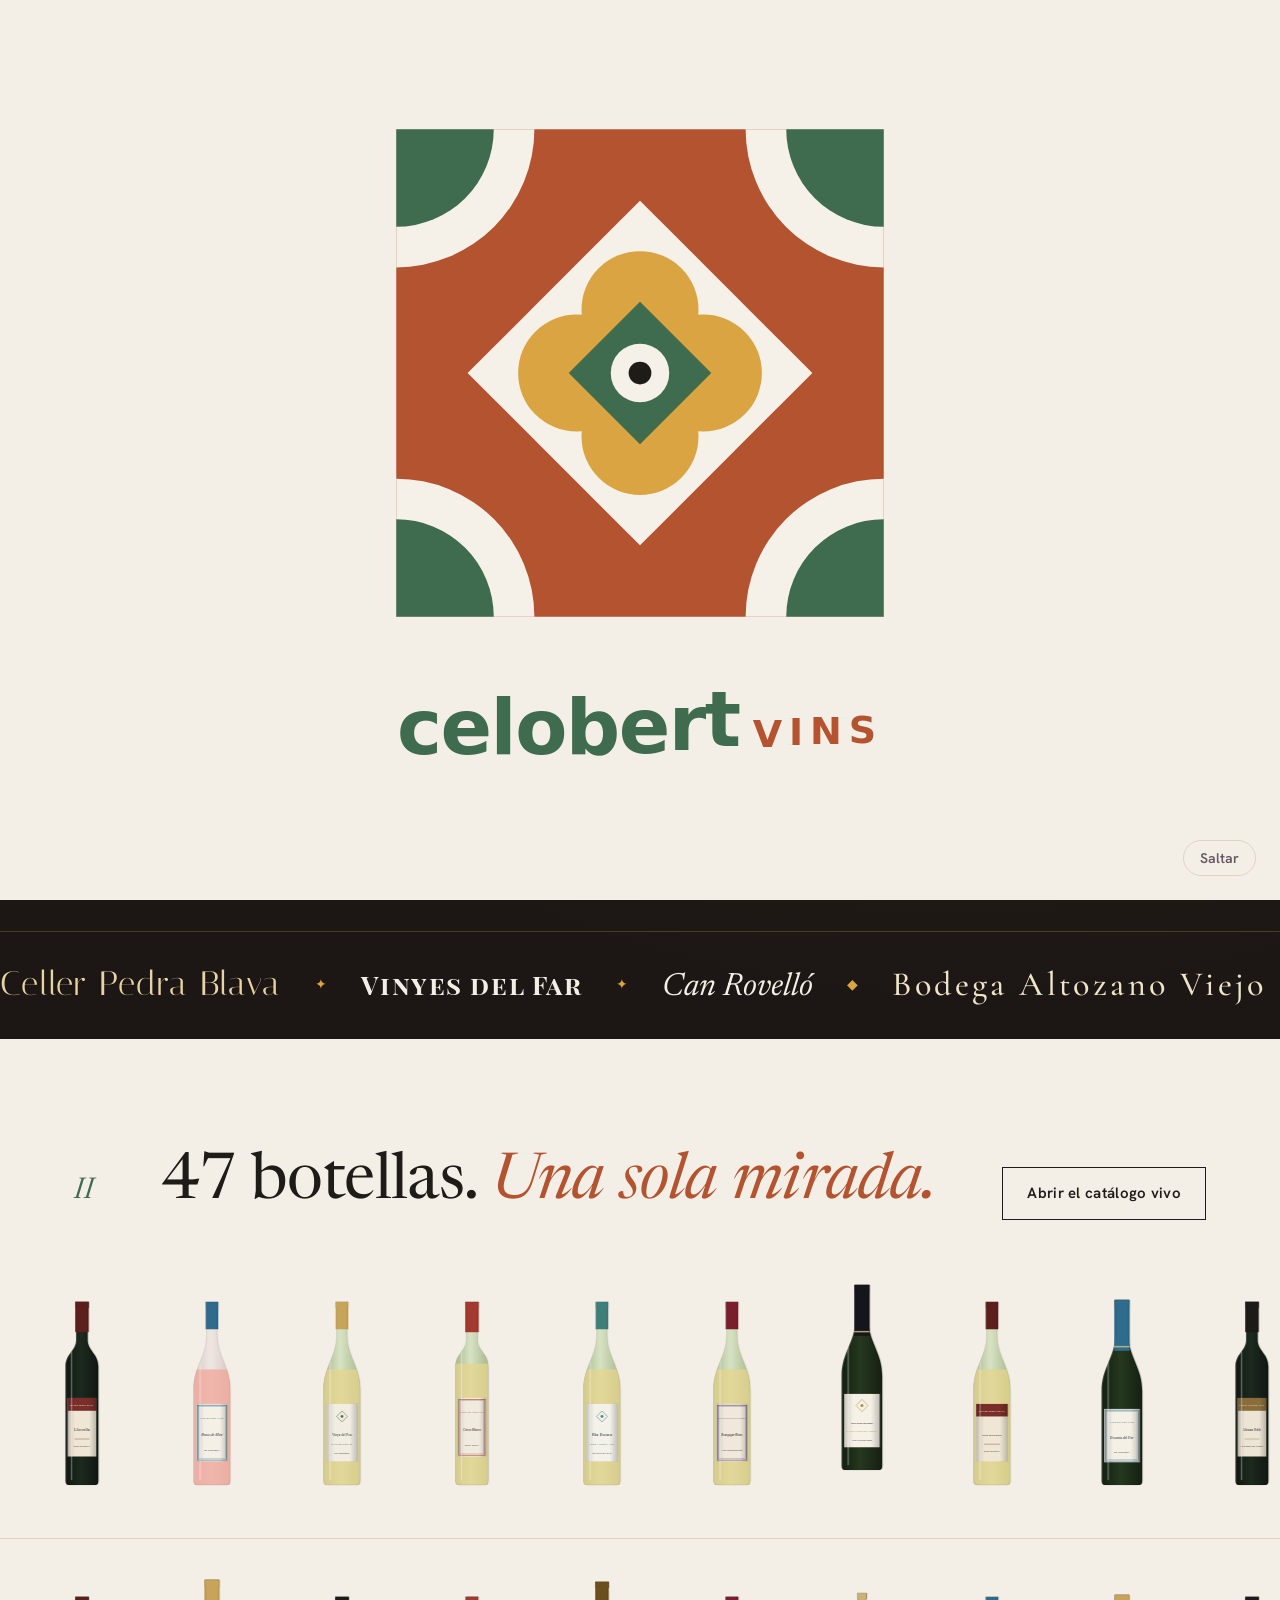
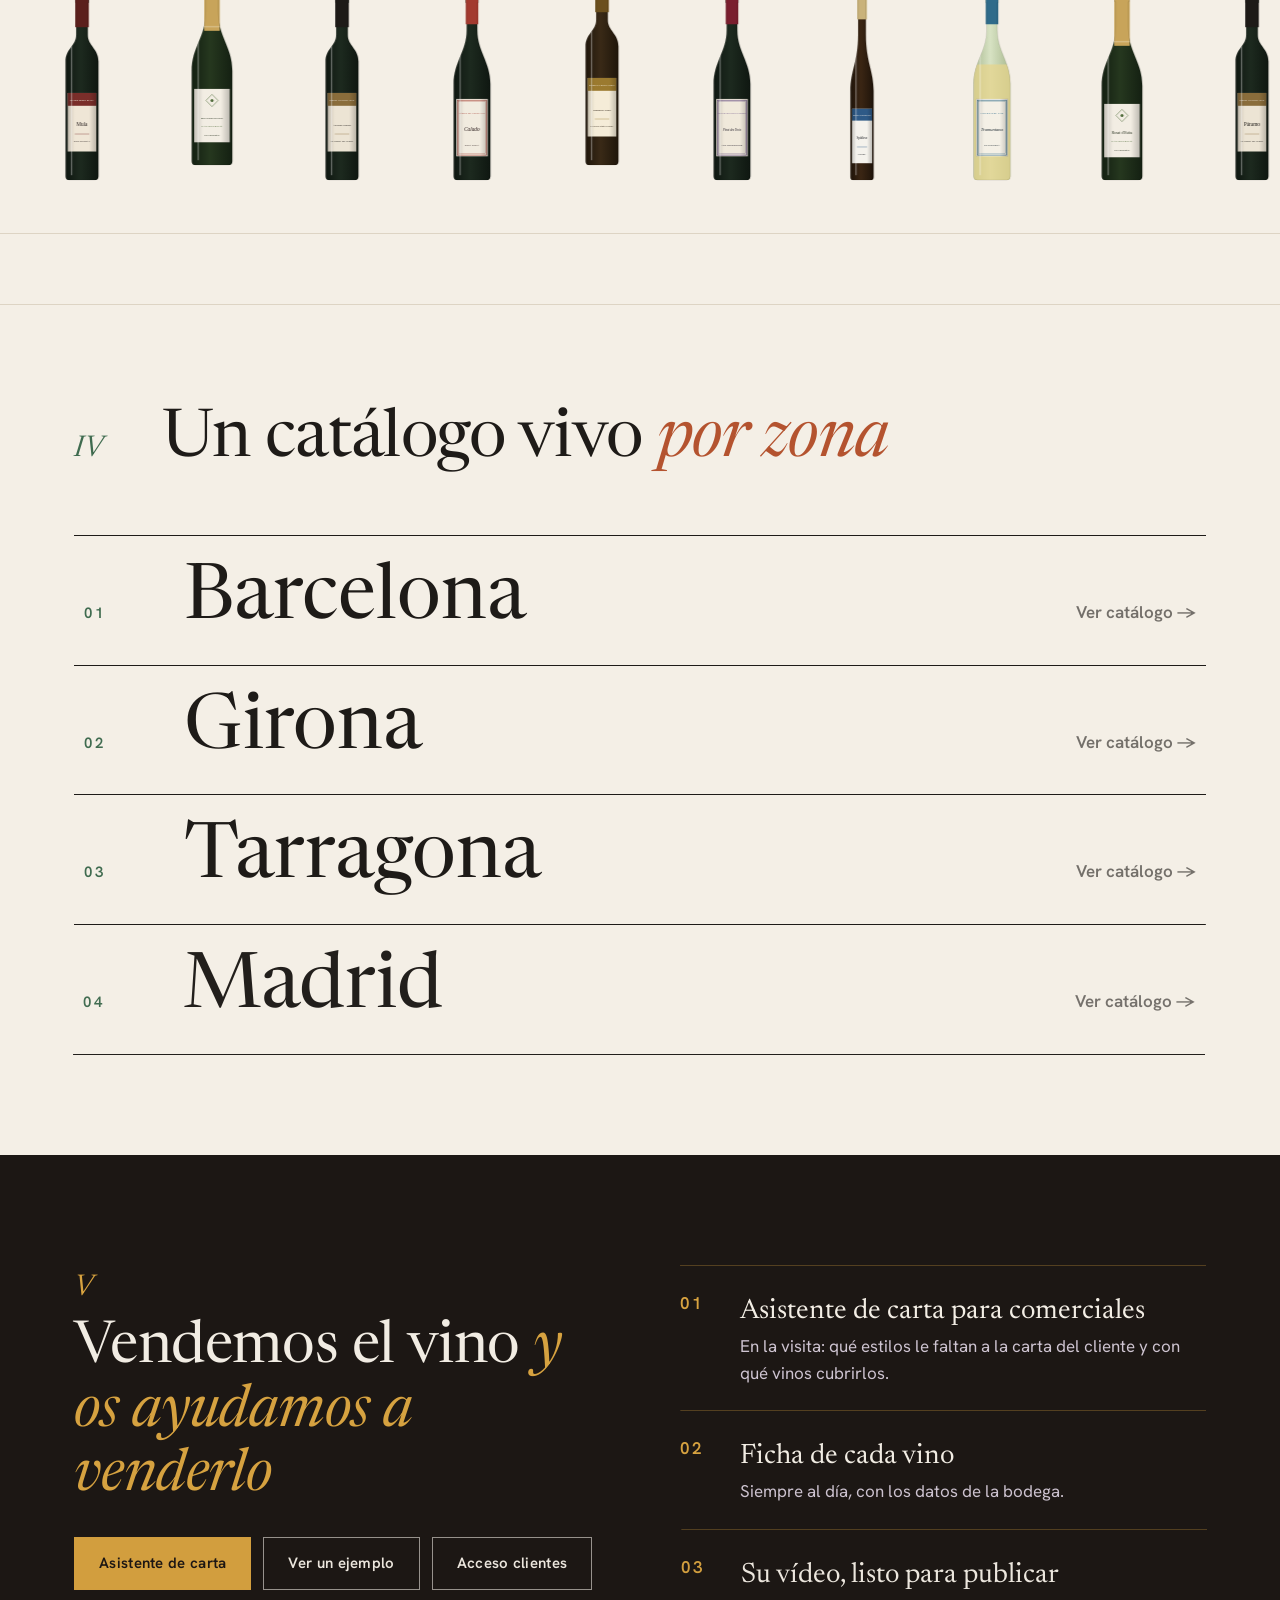
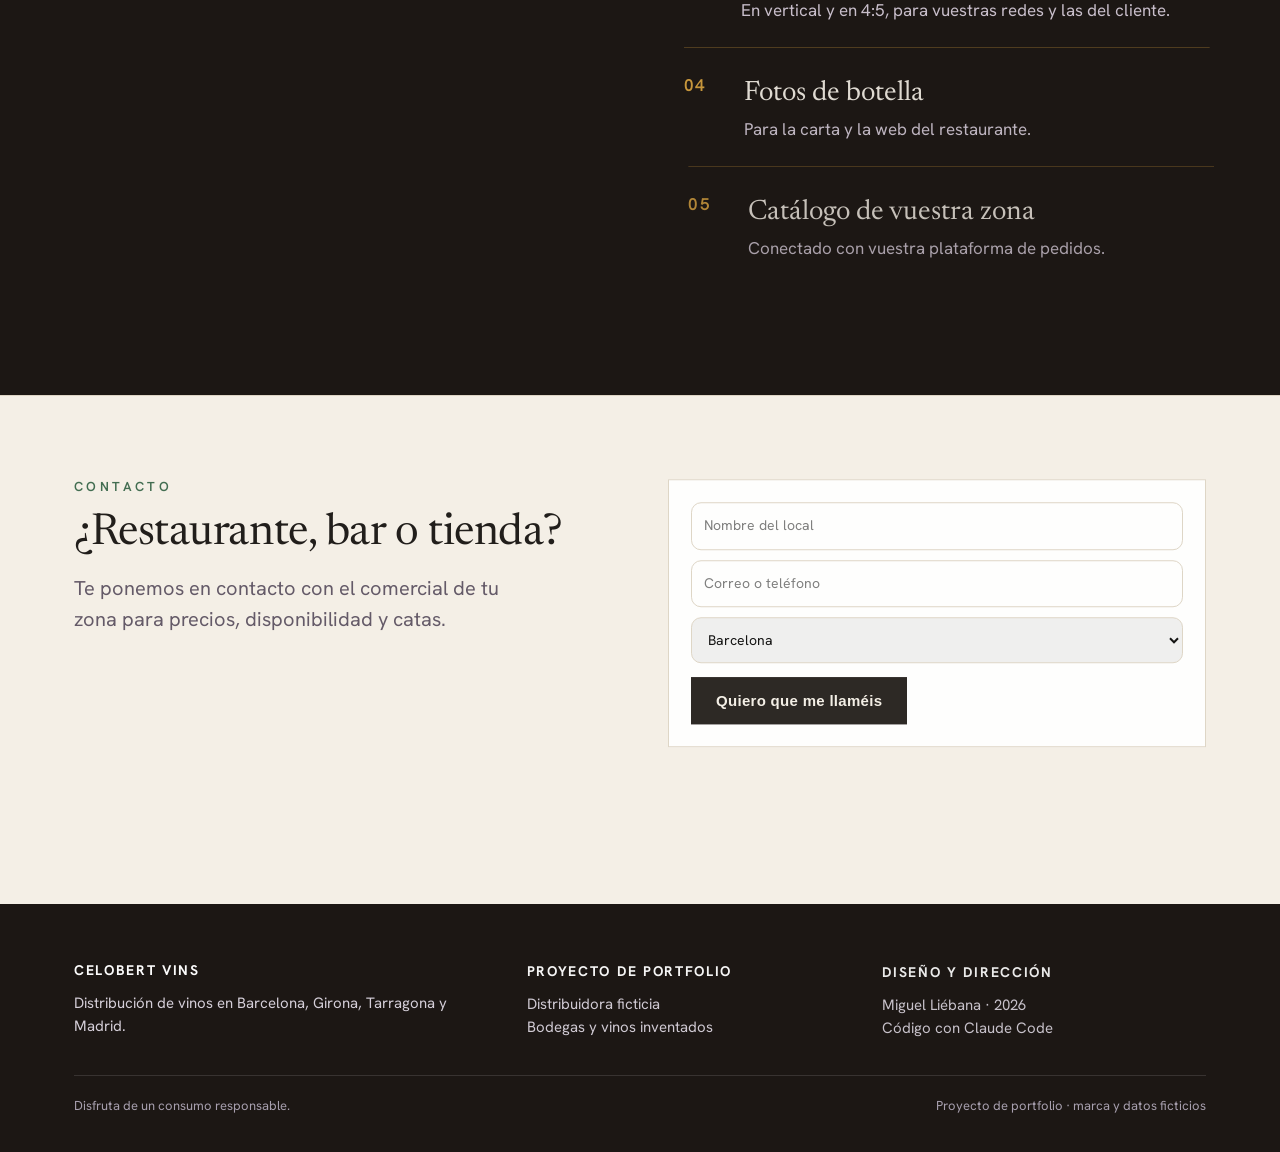
==== index.html @ f4293a27 "Celobert Vins: distribuidora ficticia para portfolio Datos inventados, botellas SVG, logo de baldosa" ====
<!doctype html>
<html lang="es">
<head>
  <meta charset="utf-8" />
  <meta name="viewport" content="width=device-width, initial-scale=1" />
  <title>Celobert Vins · distribuidora de vinos (portfolio)</title>
  <meta name="robots" content="noindex" />
  <link rel="preconnect" href="https://fonts.googleapis.com" />
  <link rel="preconnect" href="https://fonts.gstatic.com" crossorigin />
  <link href="https://fonts.googleapis.com/css2?family=Newsreader:ital,opsz,wght@0,6..72,300..700;1,6..72,300..700&family=Hanken+Grotesk:ital,wght@0,400..700;1,400..700&display=swap" rel="stylesheet" />
  <link href="https://fonts.googleapis.com/css2?family=Bodoni+Moda:opsz,wght@6..96,400;6..96,500&family=Cormorant+Garamond:ital,wght@0,500;0,600;1,500;1,600&family=Italiana&family=Playfair+Display+SC:wght@400;700&display=swap" rel="stylesheet" />
  <link rel="stylesheet" href="styles.css" />
  <script>
    // antes de pintar: lo que va a entrar animado no parpadea (si GSAP no carga en 4 s, se enseña todo)
    if (!matchMedia('(prefers-reduced-motion: reduce)').matches) document.documentElement.classList.add('js-anim','js-intro');
    setTimeout(() => { if (!window.gsap) document.documentElement.classList.remove('js-anim', 'js-intro'); }, 4000);
  </script>
</head>
<body>
  <!-- entrada: el mandala se despliega como un caleidoscopio y vuela a la cabecera (anim.js) -->
  <div id="intro" aria-hidden="true"><div class="intro-mark"></div><div class="intro-word">celobert<small>vins</small></div><button type="button" class="intro-skip">Saltar</button></div>
  <div class="proposal"><b>PORTFOLIO</b> · Celobert Vins es una distribuidora ficticia: bodegas, vinos y datos inventados · Miguel Liébana, 2026</div>
  <header class="top">
    <div class="wrap">
      <a class="brand" href="index.html" aria-label="Celobert Vins"><span class="brand-mark" data-mandala></span><span class="brand-word">celobert<small>vins</small></span></a>
      <nav class="nav">
        <a href="index.html#destacados">Destacados</a>
        <a href="catalogo.html">Catálogo</a>
        <a href="index.html#profesionales">Profesionales</a>
        <a href="#contacto">Contacto</a>
      </nav>
      <a class="pro-btn" href="#" data-platform>Acceso clientes</a>
    </div>
  </header>

  <main>
    <!-- I. Portada: el caleidoscopio con las fotos de sus bodegas -->
    <section class="hero ed-hero">
      <div class="wrap ed-hero-grid">
        <div class="ed-hero-copy">
          <p class="kicker">Distribuidora de vinos de autor · Barcelona</p>
          <h1>Vinos con historia, <em>contados como se merecen.</em></h1>
          <p class="lead">Cada vino con su ficha, su historia y su vídeo. Y material listo para que vuestros clientes los conozcan.</p>
          <div class="btns"><a class="btn solid" href="catalogo.html">Ver el catálogo</a><a class="btn ghost" href="#destacados">Ver los destacados</a></div>
        </div>
        <figure class="ed-kaleido">
          <div class="ed-mandala" data-mandala aria-label="Logo de Celobert: una baldosa de patio"></div>
          <svg class="ed-ring" viewBox="0 0 200 200" aria-hidden="true"><defs><path id="ring" d="M100,100 m-88,0 a88,88 0 1,1 176,0 a88,88 0 1,1 -176,0" /></defs><text><textPath href="#ring">10 BODEGAS · 47 VINOS · BARCELONA · GIRONA · TARRAGONA · MADRID ·</textPath></text></svg>
          
        </figure>
      </div>
      <nav class="ed-ribbon" aria-label="Bodegas"><div class="ed-ribbon-track" id="ribbon"></div></nav>
    </section>

    <!-- II. La bodega: una pared de botellas en movimiento -->
    <section class="ed-wall" id="bodega">
      <div class="wrap ed-wall-head">
        <p class="ed-num">II</p>
        <h2>47 botellas. <em>Una sola mirada.</em></h2>
        <a class="btn" href="catalogo.html">Abrir el catálogo vivo</a>
      </div>
      <div class="ed-shelf"><div class="ed-shelf-track" id="shelf-a"></div></div>
      <div class="ed-shelf reverse"><div class="ed-shelf-track" id="shelf-b"></div></div>
    </section>

    <!-- III. Destacados: los vinos con vídeo, en una sala de proyección (destacados.js + app.js) -->
    <section class="ed-star" id="destacados" hidden>
      <span id="vinos" class="anchor-alias" aria-hidden="true"></span>
      <div class="wrap">
        <div class="ed-star-head"><p class="ed-num">III</p><h2>Destacados, <em>en movimiento</em></h2><p class="ed-star-sub">Cada vino con su vídeo y su estilo. Toca uno para verlo.</p></div>
        <div class="ed-star-grid">
          <div class="ed-star-media">
            <video muted playsinline preload="metadata"></video>
            <button class="ed-star-sound" type="button" aria-label="Activar el sonido">Sonido</button>
          </div>
          <div class="ed-star-text" aria-live="polite"></div>
        </div>
        <div class="ed-star-rail" role="tablist" aria-label="Vinos destacados"></div>
      </div>
    </section>

    <!-- IV. Zonas: un índice -->
    <section class="ed-index" id="zonas">
      <div class="wrap">
        <div class="ed-chapter"><p class="ed-num">IV</p><h2>Un catálogo vivo <em>por zona</em></h2></div>
        <ol class="ed-zones">
          <li><a href="catalogo.html?zona=barcelona"><span class="z-n">01</span><span class="z-name">Barcelona</span><span class="z-go">Ver catálogo →</span></a></li>
          <li><a href="catalogo.html?zona=girona"><span class="z-n">02</span><span class="z-name">Girona</span><span class="z-go">Ver catálogo →</span></a></li>
          <li><a href="catalogo.html?zona=tarragona"><span class="z-n">03</span><span class="z-name">Tarragona</span><span class="z-go">Ver catálogo →</span></a></li>
          <li><a href="catalogo.html?zona=madrid"><span class="z-n">04</span><span class="z-name">Madrid</span><span class="z-go">Ver catálogo →</span></a></li>
        </ol>
      </div>
    </section>

    <!-- V. Profesionales -->
    <section class="ed-pro" id="profesionales">
      <div class="wrap ed-pro-grid">
        <div>
          <p class="ed-num light">V</p>
          <h2>Vendemos el vino <em>y os ayudamos a venderlo</em></h2>
          <div class="btns"><a class="btn solid light" href="carta.html">Asistente de carta</a><a class="btn ghost light" href="vino.html?id=celler-pedra-blava-terrassa-vella">Ver un ejemplo</a><a class="btn ghost light" href="#" data-platform>Acceso clientes</a></div>
        </div>
        <ol class="ed-pro-list">
          <li><b>Asistente de carta para comerciales</b><span>En la visita: qué estilos le faltan a la carta del cliente y con qué vinos cubrirlos.</span></li>
          <li><b>Ficha de cada vino</b><span>Siempre al día, con los datos de la bodega.</span></li>
          <li><b>Su vídeo, listo para publicar</b><span>En vertical y en 4:5, para vuestras redes y las del cliente.</span></li>
          <li><b>Fotos de botella</b><span>Para la carta y la web del restaurante.</span></li>
          <li><b>Catálogo de vuestra zona</b><span>Conectado con vuestra plataforma de pedidos.</span></li>
        </ol>
      </div>
    </section>
  </main>
  <section class="section" id="contacto">
    <div class="wrap grid-2">
      <div>
        <p class="kicker">Contacto</p>
        <h2 style="font-size:clamp(30px,3.6vw,44px)">¿Restaurante, bar o tienda?</h2>
        <p class="lead" style="margin-top:14px">Te ponemos en contacto con el comercial de tu zona para precios, disponibilidad y catas.</p>
      </div>
      <form class="zone" onsubmit="event.preventDefault(); this.querySelector('p.ok').hidden=false;">
        <p style="margin:0 0 10px"><input required placeholder="Nombre del local" style="width:100%;padding:12px;border:1px solid var(--line);border-radius:10px;font:inherit" /></p>
        <p style="margin:0 0 10px"><input required placeholder="Correo o teléfono" style="width:100%;padding:12px;border:1px solid var(--line);border-radius:10px;font:inherit" /></p>
        <p style="margin:0 0 14px"><select style="width:100%;padding:12px;border:1px solid var(--line);border-radius:10px;font:inherit"><option>Barcelona</option><option>Girona</option><option>Tarragona</option><option>Madrid</option></select></p>
        <button class="btn solid" type="submit">Quiero que me llaméis</button>
        <p class="ok" hidden style="margin:14px 0 0;color:var(--olive);font-weight:600">Prototipo: aquí la petición llegaría al comercial de tu zona.</p>
      </form>
    </div>
  </section>
  <footer class="foot">
    <div class="wrap">
      <div class="cols">
        <div><h4>Celobert Vins</h4><p>Distribución de vinos en Barcelona, Girona, Tarragona y Madrid.</p></div>
        <div><h4>Proyecto de portfolio</h4><p>Distribuidora ficticia<br />Bodegas y vinos inventados</p></div>
        <div><h4>Diseño y dirección</h4><p>Miguel Liébana · 2026<br />Código con Claude Code</p></div>
      </div>
      <div class="legal"><span>Disfruta de un consumo responsable.</span><span>Proyecto de portfolio · marca y datos ficticios</span></div>
    </div>
  </footer>
  <script src="catalogo-data.js"></script>
  <script src="nav.js"></script>
  <script src="marca.js"></script>
  <script src="data.js"></script>
  <script src="destacados.js"></script>
  <script src="app.js"></script>
  <!-- GSAP en local: la propuesta funciona sin internet -->
  <script src="assets/vendor/gsap.min.js"></script>
  <script src="assets/vendor/ScrollTrigger.min.js"></script>
  <script src="assets/vendor/SplitText.min.js"></script>
  <script src="anim.js"></script>
</body>
</html>
---- styles.css ----
/* Celobert Vins (distribuidora ficticia, portfolio) · cal, terracota de baldosa, verde de patio y ocre */
:root {
  --paper: #faf8f4;
  --paper-2: #f2eee6;
  --ink: #1e1b18;
  --ink-2: #5d5563;
  --line: #e6e0d6;
  --purple: #b4532f;
  --purple-2: #c96b45;
  --olive: #3f6b4f;
  --olive-soft: #dfe7d8;
  --serif: "Newsreader", Georgia, serif;
  --sans: "Inter", system-ui, -apple-system, sans-serif;
  --radius: 18px;
  --wrap: 1180px;
}
* { box-sizing: border-box; }
html { scroll-behavior: smooth; }
body { margin: 0; background: var(--paper); color: var(--ink); font-family: var(--sans); font-size: 17px; line-height: 1.55; -webkit-font-smoothing: antialiased; }
img, video { max-width: 100%; display: block; }
a { color: inherit; }
.wrap { max-width: var(--wrap); margin: 0 auto; padding: 0 24px; }

/* franja de propuesta */
.proposal { background: var(--ink); color: #fff; font-size: 13px; letter-spacing: 0.04em; text-align: center; padding: 8px 16px; }
.proposal b { color: #d9c7ff; font-weight: 600; }

/* cabecera */
.top { position: sticky; top: 0; z-index: 10; background: rgba(250, 248, 244, 0.92); backdrop-filter: blur(10px); border-bottom: 1px solid var(--line); }
.top .wrap { display: flex; align-items: center; justify-content: space-between; height: 76px; gap: 16px; }
.brand img { height: 48px; width: auto; mix-blend-mode: multiply; } /* el logo tiene fondo blanco: se funde con el papel */
.nav { display: flex; gap: 28px; font-size: 15px; font-weight: 500; }
.nav a { text-decoration: none; color: var(--ink-2); }
.nav a:hover, .nav a.on { color: var(--purple); }
.pro-btn { text-decoration: none; font-size: 14px; font-weight: 600; color: #fff; background: var(--purple); padding: 10px 18px; border-radius: 999px; white-space: nowrap; }

/* tipografía */
h1, h2, h3 { font-family: var(--serif); font-weight: 500; line-height: 1.08; letter-spacing: -0.01em; margin: 0; }
.kicker { font-size: 13px; font-weight: 600; letter-spacing: 0.22em; text-transform: uppercase; color: var(--olive); margin: 0 0 14px; }
.lead { font-size: 20px; color: var(--ink-2); max-width: 40ch; }

/* botones */
.btn { display: inline-flex; align-items: center; gap: 8px; text-decoration: none; font-weight: 600; font-size: 15px; padding: 13px 22px; border-radius: 999px; border: 1.5px solid var(--purple); color: var(--purple); background: transparent; cursor: pointer; }
.btn.solid { background: var(--purple); color: #fff; }
.btn:hover { transform: translateY(-1px); }
.btns { display: flex; flex-wrap: wrap; gap: 12px; margin-top: 28px; }

/* portada */
.hero { padding: 90px 0 70px; position: relative; overflow: hidden; }
.hero h1 { font-size: clamp(44px, 7vw, 92px); max-width: 13ch; }
.hero h1 em { color: var(--purple); font-style: italic; }
.hero .lead { margin-top: 24px; }
.hero .mandala { position: absolute; right: -120px; top: 40px; width: 560px; opacity: 0.08; pointer-events: none; }
.section { padding: 80px 0; border-top: 1px solid var(--line); }
.section-head { display: flex; justify-content: space-between; align-items: end; gap: 24px; margin-bottom: 36px; flex-wrap: wrap; }
.section-head h2 { font-size: clamp(32px, 4vw, 48px); }

/* tarjetas de vino */
.cards { display: grid; grid-template-columns: repeat(3, 1fr); gap: 24px; }
.card { text-decoration: none; background: #fff; border: 1px solid var(--line); border-radius: var(--radius); overflow: hidden; display: flex; flex-direction: column; transition: transform 0.25s, box-shadow 0.25s; }
.card:hover { transform: translateY(-4px); box-shadow: 0 24px 50px rgba(34, 28, 38, 0.12); }
.card .media { position: relative; aspect-ratio: 4 / 5; background: var(--paper-2); overflow: hidden; }
.card .media video, .card .media img { position: absolute; inset: 0; width: 100%; height: 100%; object-fit: cover; }
.card .media .play { position: absolute; left: 14px; bottom: 14px; font-size: 12px; font-weight: 600; background: rgba(255, 255, 255, 0.9); padding: 6px 12px; border-radius: 999px; }
.card .body { padding: 20px 22px 24px; }
.card .winery { font-size: 13px; font-weight: 600; letter-spacing: 0.14em; text-transform: uppercase; color: var(--olive); }
.card h3 { font-size: 26px; margin: 6px 0 8px; }
.card p { margin: 0; color: var(--ink-2); font-size: 15px; }

/* zonas */
.zones { display: grid; grid-template-columns: repeat(4, 1fr); gap: 16px; }
.zone { border: 1px solid var(--line); border-radius: var(--radius); padding: 22px; background: #fff; }
.zone h3 { font-size: 24px; margin-bottom: 6px; }
.zone p { margin: 0 0 14px; font-size: 14px; color: var(--ink-2); }
.zone a { font-size: 14px; font-weight: 600; color: var(--purple); text-decoration: none; }

/* profesionales */
.pro { background: var(--purple); color: #fff; border-radius: 28px; padding: 56px; display: grid; grid-template-columns: 1.1fr 1fr; gap: 48px; align-items: center; }
.pro .kicker { color: #d9c7ff; }
.pro h2 { font-size: clamp(30px, 3.6vw, 44px); }
.pro ul { list-style: none; padding: 0; margin: 0; display: grid; gap: 14px; }
.pro li { display: flex; gap: 12px; align-items: start; font-size: 16px; }
.pro li::before { content: ""; flex: none; width: 10px; height: 10px; margin-top: 8px; border-radius: 50%; background: #d9c7ff; }
.pro .btn { border-color: #fff; color: #fff; }
.pro .btn.solid { background: #fff; color: var(--purple); }

/* ficha de un vino */
.crumbs { font-size: 14px; color: var(--ink-2); padding: 22px 0 0; }
.crumbs a { text-decoration: none; }
.wine-hero { display: grid; grid-template-columns: 0.9fr 1.1fr; gap: 56px; align-items: center; padding: 36px 0 70px; }
.bottle-stage { position: relative; border-radius: 28px; min-height: 620px; display: flex; align-items: end; justify-content: center; padding: 40px 0 30px; background: radial-gradient(70% 60% at 50% 40%, #fff 0%, var(--paper-2) 100%); overflow: hidden; }
.bottle-stage.dark { background: radial-gradient(70% 60% at 50% 40%, #2a241b 0%, #0d0b08 100%); }
.bottle-stage img { height: 560px; width: auto; position: relative; z-index: 1; filter: drop-shadow(0 24px 30px rgba(0, 0, 0, 0.18)); }
.bottle-stage img.multiply { mix-blend-mode: multiply; filter: none; }
.bottle-stage .glow { position: absolute; width: 70%; height: 60%; top: 15%; border-radius: 50%; filter: blur(40px); opacity: 0.35; }
.wine-hero h1 { font-size: clamp(40px, 5.4vw, 72px); }
.wine-hero .winery { font-family: var(--serif); font-style: italic; font-size: 26px; color: var(--purple); margin: 10px 0 18px; }
.chips { display: flex; flex-wrap: wrap; gap: 8px; margin-top: 20px; }
.chip { font-size: 14px; font-weight: 600; padding: 7px 14px; border-radius: 999px; background: var(--olive-soft); color: #5b5b22; }

.grid-2 { display: grid; grid-template-columns: 1fr 1fr; gap: 56px; }
.sheet { margin: 0; display: grid; grid-template-columns: 190px 1fr; border-top: 1px solid var(--line); }
.sheet dt, .sheet dd { margin: 0; padding: 14px 0; border-bottom: 1px solid var(--line); }
.sheet dt { font-size: 13px; font-weight: 600; letter-spacing: 0.08em; text-transform: uppercase; color: var(--ink-2); padding-right: 16px; }
.notes { list-style: none; padding: 0; margin: 0 0 22px; display: grid; gap: 8px; }
.notes li { font-family: var(--serif); font-size: 24px; }
.notes li:nth-child(even) { font-style: italic; color: var(--purple); }
.quote { margin: 36px 0 0; padding: 28px 30px; border-left: 3px solid var(--olive); background: #fff; border-radius: 0 var(--radius) var(--radius) 0; }
.quote p { font-family: var(--serif); font-style: italic; font-size: 24px; margin: 0 0 10px; }
.quote small { color: var(--ink-2); }
.tags { display: flex; flex-wrap: wrap; gap: 8px; }

/* material para clientes */
.kit { display: grid; grid-template-columns: 340px 1fr; gap: 56px; align-items: center; }
.phone { border-radius: 44px; padding: 12px; background: #17131a; box-shadow: 0 40px 80px rgba(34, 28, 38, 0.25); }
.phone video { border-radius: 34px; width: 100%; aspect-ratio: 9 / 16; object-fit: cover; background: #000; }
.downloads { display: grid; gap: 12px; margin-top: 26px; }
.dl { display: flex; align-items: center; justify-content: space-between; gap: 16px; text-decoration: none; background: #fff; border: 1px solid var(--line); border-radius: 14px; padding: 16px 18px; }
.dl b { display: block; font-size: 16px; }
.dl small { color: var(--ink-2); }
.dl span.go { font-weight: 600; color: var(--purple); white-space: nowrap; }

.more { display: grid; grid-template-columns: repeat(3, 1fr); gap: 24px; }

/* pie */
.foot { margin-top: 80px; background: var(--ink); color: #d8d2dc; padding: 56px 0 36px; font-size: 15px; }
.foot .cols { display: grid; grid-template-columns: 1.3fr 1fr 1fr; gap: 32px; }
.foot h4 { margin: 0 0 10px; color: #fff; font-size: 14px; letter-spacing: 0.12em; text-transform: uppercase; }
.foot p { margin: 0; }
.foot .legal { margin-top: 36px; padding-top: 20px; border-top: 1px solid rgba(255, 255, 255, 0.12); font-size: 13px; color: #a79fae; display: flex; justify-content: space-between; gap: 16px; flex-wrap: wrap; }

/* móvil */
@media (max-width: 900px) {
  .nav { display: none; }
  .cards, .zones { grid-template-columns: 1fr 1fr; }
  .pro, .wine-hero, .grid-2, .kit, .more { grid-template-columns: 1fr; }
  .pro { padding: 36px 26px; }
  .bottle-stage { min-height: 460px; }
  .bottle-stage img { height: 400px; }
  .kit .phone { max-width: 300px; margin: 0 auto; }
  .foot .cols { grid-template-columns: 1fr; }
}
@media (max-width: 560px) {
  body { font-size: 16px; }
  .wrap { padding: 0 16px; }
  .top .wrap { height: 64px; }
  .brand img { height: 38px; }
  .hero { padding: 56px 0 44px; }
  .hero .mandala { width: 360px; right: -140px; opacity: 0.045; }
  .cards, .zones { grid-template-columns: 1fr; }
  .section { padding: 56px 0; }
  .sheet { grid-template-columns: 1fr; }
  .sheet dt { border-bottom: 0; padding-bottom: 0; }
  .sheet dd { padding-top: 4px; }
}

/* ---------- logo vectorial: el mandala redibujado + el nombre (Verdana, como el original) ---------- */
.brand { display: inline-flex; align-items: center; gap: 12px; text-decoration: none; }
.brand-mark { width: 46px; height: 46px; display: block; }
.brand-mark svg, .mandala svg, .intro-mark svg { width: 100%; height: 100%; display: block; overflow: visible; }
.brand-word { font-family: Verdana, "DejaVu Sans", sans-serif; font-weight: 700; font-size: 23px; letter-spacing: -0.02em; color: #3f6b4f; }
.hero .mandala { width: 560px; height: 560px; }
@media (max-width: 560px) {
  .brand-mark { width: 36px; height: 36px; }
  .brand-word { font-size: 19px; }
  .hero .mandala { width: 360px; height: 360px; }
}

/* ---------- entrada (solo en la portada, con GSAP) ---------- */
#intro { display: none; }
.js-intro #intro { display: flex; position: fixed; inset: 0; z-index: 100; background: var(--paper); flex-direction: column; align-items: center; justify-content: center; gap: 4vmin; }
.js-intro body { overflow: hidden; }
.intro-mark { width: min(62vmin, 520px); height: min(62vmin, 520px); }
.intro-word { font-family: Verdana, "DejaVu Sans", sans-serif; font-weight: 700; font-size: min(9vmin, 76px); letter-spacing: -0.02em; color: #3f6b4f; }
.intro-skip { position: absolute; right: 24px; bottom: 24px; font: 600 14px var(--sans); color: var(--ink-2); background: transparent; border: 1px solid var(--line); border-radius: 999px; padding: 8px 16px; cursor: pointer; }

/* mientras carga la animación, lo que va a entrar animado no parpadea */
.js-anim .hero .kicker, .js-anim .hero h1, .js-anim .hero .lead, .js-anim .hero .btns { visibility: hidden; }

/* ================= catálogo ================= */
.sr { position: absolute; width: 1px; height: 1px; overflow: hidden; clip: rect(0 0 0 0); }
.cat-hero { padding: 56px 0 30px; }
.cat-hero h1 { font-size: clamp(42px, 6vw, 76px); }
.cat-hero h1 em { color: var(--purple); }
.cat-hero .lead { margin-top: 14px; }
.zone-tabs { display: flex; gap: 8px; flex-wrap: wrap; margin-top: 24px; }
.zone-tabs a { text-decoration: none; font-weight: 600; font-size: 15px; padding: 9px 18px; border-radius: 999px; border: 1.5px solid var(--line); color: var(--ink-2); background: #fff; }
.zone-tabs a.on { border-color: var(--purple); color: #fff; background: var(--purple); }
.zone-note { margin-top: 14px; font-size: 14px; color: var(--olive); }

.cat-bar { position: sticky; top: 76px; z-index: 8; background: rgba(250, 248, 244, 0.95); backdrop-filter: blur(10px); border-top: 1px solid var(--line); border-bottom: 1px solid var(--line); }
.cat-bar .wrap { display: grid; grid-template-columns: minmax(220px, 1.2fr) 2fr auto; gap: 14px; align-items: center; padding-top: 14px; padding-bottom: 14px; }
.cat-search input { width: 100%; font: inherit; padding: 12px 16px; border-radius: 999px; border: 1.5px solid var(--line); background: #fff; }
.cat-search input:focus { outline: none; border-color: var(--purple); }
.cat-filters { display: flex; gap: 10px; align-items: center; flex-wrap: wrap; }
.cat-filters select { font: inherit; font-size: 14px; padding: 9px 12px; border-radius: 10px; border: 1.5px solid var(--line); background: #fff; max-width: 220px; }
.chips.country { margin: 0; }
.chips.country button { font: 600 13px var(--sans); padding: 8px 13px; border-radius: 999px; border: 1.5px solid var(--line); background: #fff; color: var(--ink-2); cursor: pointer; }
.chips.country button.on { background: var(--olive); border-color: var(--olive); color: #fff; }
.cat-tools { display: flex; gap: 10px; align-items: center; }
.toggle { display: inline-flex; background: #fff; border: 1.5px solid var(--line); border-radius: 999px; padding: 3px; }
.toggle button { font: 600 13px var(--sans); border: 0; background: transparent; padding: 8px 12px; border-radius: 999px; cursor: pointer; color: var(--ink-2); white-space: nowrap; }
.toggle button.on { background: var(--ink); color: #fff; }
.cat-tools .btn { padding: 10px 16px; font-size: 14px; }

.cat-featured { padding-top: 36px; }
.feat-head { display: flex; align-items: baseline; justify-content: space-between; gap: 16px; flex-wrap: wrap; }
.feat-head .hint { margin: 0; color: var(--ink-2); font-size: 14px; }
.feat-row { display: grid; grid-template-columns: repeat(3, 1fr); gap: 16px; margin-top: 6px; }
.feat { display: flex; align-items: center; gap: 16px; text-decoration: none; background: #fff; border: 1px solid var(--line); border-radius: var(--radius); padding: 14px 18px; transition: transform 0.25s, box-shadow 0.25s; }
.feat:hover { transform: translateY(-3px); box-shadow: 0 18px 36px rgba(34, 28, 38, 0.1); }
.feat img { height: 110px; width: auto; }
.feat img.multiply { mix-blend-mode: multiply; }
.feat small { display: block; font-size: 12px; font-weight: 600; letter-spacing: 0.1em; text-transform: uppercase; color: var(--olive); }
.feat b { display: block; font-family: var(--serif); font-weight: 500; font-size: 20px; line-height: 1.15; margin: 4px 0 6px; }
.feat em { font-style: normal; font-size: 13px; font-weight: 600; color: var(--purple); }

#results { padding-top: 26px; }
.winery { margin: 0 0 34px; }
.winery.hide, .bottle-card.hide { display: none; }
.winery-head { display: flex; align-items: center; gap: 16px; padding-bottom: 12px; border-bottom: 1px solid var(--line); margin-bottom: 14px; }
.wphoto { width: 92px; height: 58px; border-radius: 12px; background: center/cover var(--paper-2); flex: none; }
.wphoto.empty { background: var(--olive-soft); }
.wtext { flex: 1; min-width: 0; }
.wtext b { display: block; font-family: var(--serif); font-weight: 500; font-size: 26px; line-height: 1.1; }
.wtext small { color: var(--ink-2); font-size: 14px; }
.wcount { font-size: 13px; color: var(--ink-2); white-space: nowrap; }
.bottles { display: flex; gap: 12px; overflow-x: auto; padding: 4px 2px 14px; scroll-snap-type: x proximity; }
.bottles.grid { display: grid; grid-template-columns: repeat(auto-fill, minmax(132px, 1fr)); overflow: visible; gap: 14px; }
.bottle-card { flex: 0 0 132px; scroll-snap-align: start; display: flex; flex-direction: column; align-items: center; gap: 8px; text-align: center; font: inherit; background: #fff; border: 1px solid var(--line); border-radius: 16px; padding: 14px 10px 12px; cursor: pointer; transition: transform 0.25s, box-shadow 0.25s, border-color 0.25s; }
.bottle-card:hover { transform: translateY(-4px); box-shadow: 0 16px 30px rgba(34, 28, 38, 0.12); border-color: #d9cfe0; }
.bimg { height: 170px; display: flex; align-items: end; justify-content: center; }
.bimg img { max-height: 170px; width: auto; transition: transform 0.35s; }
.bottle-card:hover .bimg img { transform: translateY(-4px) rotate(-2deg); }
.bname { font-size: 14px; font-weight: 500; line-height: 1.25; color: var(--ink); }
.bottle-card small { font-size: 11px; color: var(--olive); font-weight: 600; letter-spacing: 0.04em; }
.cat-empty { padding: 30px 0; color: var(--ink-2); }
.linkish { font: inherit; color: var(--purple); background: none; border: 0; text-decoration: underline; cursor: pointer; }
.cat-source { font-size: 13px; color: var(--ink-2); margin-top: 20px; }

/* pedido */
.order-fab { position: fixed; right: 24px; bottom: 24px; z-index: 30; font: 600 15px var(--sans); color: #fff; background: var(--ink); border: 0; border-radius: 999px; padding: 14px 20px; box-shadow: 0 14px 30px rgba(34, 28, 38, 0.3); cursor: pointer; display: flex; gap: 10px; align-items: center; }
.order-fab b { display: inline-grid; place-items: center; min-width: 26px; height: 26px; border-radius: 999px; background: #fff; color: var(--ink); font-size: 13px; }
.order-fab.has { background: var(--purple); }
.order-fab.has b { color: var(--purple); }
.scrim { position: fixed; inset: 0; z-index: 40; background: rgba(34, 28, 38, 0.45); }
body.locked { overflow: hidden; }
.drawer { position: fixed; top: 0; right: 0; bottom: 0; z-index: 50; width: min(440px, 100%); background: var(--paper); box-shadow: -20px 0 50px rgba(0, 0, 0, 0.2); display: flex; flex-direction: column; }
.drawer-head { display: flex; justify-content: space-between; align-items: center; padding: 22px 24px; border-bottom: 1px solid var(--line); }
.drawer-head h2 { font-size: 30px; }
.x { font-size: 28px; line-height: 1; width: 40px; height: 40px; border-radius: 50%; border: 1px solid var(--line); background: #fff; cursor: pointer; }
#order-list { flex: 1; overflow-y: auto; padding: 10px 24px; }
.o-row { display: grid; grid-template-columns: 44px 1fr auto auto; gap: 12px; align-items: center; padding: 12px 0; border-bottom: 1px solid var(--line); }
.o-row img { height: 64px; width: auto; justify-self: center; }
.o-row b { display: block; font-size: 15px; font-weight: 600; line-height: 1.2; }
.o-row small { color: var(--ink-2); font-size: 13px; }
.o-row .x { width: 32px; height: 32px; font-size: 20px; }
.qty { display: inline-flex; align-items: center; gap: 8px; }
.qty button { width: 30px; height: 30px; border-radius: 50%; border: 1.5px solid var(--line); background: #fff; font-size: 16px; cursor: pointer; }
.qty span { min-width: 22px; text-align: center; font-weight: 600; }
.drawer-foot { padding: 18px 24px 24px; border-top: 1px solid var(--line); display: grid; gap: 10px; }
.drawer-foot label { display: grid; gap: 4px; font-size: 13px; font-weight: 600; color: var(--ink-2); }
.drawer-foot input, .drawer-foot select, .drawer-foot textarea { font: inherit; font-weight: 400; color: var(--ink); padding: 10px 12px; border-radius: 10px; border: 1.5px solid var(--line); background: #fff; }
.drawer-foot .btns { margin-top: 6px; }
.ok { color: var(--olive); font-weight: 600; font-size: 14px; }
.empty { color: var(--ink-2); padding: 20px 0; }

/* ficha rápida */
.modal { position: fixed; inset: 0; z-index: 45; display: grid; place-items: center; padding: 20px; }
.modal[hidden] { display: none; }
.modal-card { position: relative; width: min(860px, 100%); max-height: calc(100vh - 40px); overflow: auto; background: var(--paper); border-radius: 28px; display: grid; grid-template-columns: 0.8fr 1.2fr; box-shadow: 0 40px 90px rgba(0, 0, 0, 0.3); }
.modal-card > .x { position: absolute; top: 16px; right: 16px; z-index: 2; }
.modal-bottle { background: radial-gradient(70% 60% at 50% 45%, #fff 0%, var(--paper-2) 100%); display: flex; align-items: end; justify-content: center; padding: 36px 20px 26px; border-radius: 28px 0 0 28px; min-height: 420px; }
.modal-bottle img { max-height: 380px; width: auto; filter: drop-shadow(0 20px 24px rgba(0, 0, 0, 0.15)); }
.modal-body { padding: 44px 36px 32px; }
.modal-body h2 { font-size: clamp(30px, 3.4vw, 42px); }
.modal-body .winery { font-family: var(--serif); font-style: italic; font-size: 22px; color: var(--purple); margin: 8px 0 14px; }
.modal-body .qty { margin: 24px 0 4px; }
.modal-body .qty small { color: var(--ink-2); }
.modal-body .btns { margin-top: 18px; }

@media (max-width: 1080px) {
  .cat-bar .wrap { grid-template-columns: 1fr; }
  .feat-row { grid-template-columns: 1fr; }
}
@media (max-width: 700px) {
  .cat-bar { position: static; }
  .cat-filters select { max-width: none; flex: 1 1 45%; }
  .modal-card { grid-template-columns: 1fr; }
  .modal-bottle { min-height: 260px; border-radius: 28px 28px 0 0; }
  .modal-bottle img { max-height: 230px; }
  .modal-body { padding: 24px 22px 26px; }
  .order-fab { right: 16px; bottom: 16px; }
  .wtext b { font-size: 21px; }
  .wphoto { width: 64px; height: 44px; }
}

/* ================= PDF (imprimir) ================= */
@media print {
  @page { margin: 14mm; }
  body { background: #fff; font-size: 11pt; }
  .proposal, .top, .cat-bar, .zone-tabs, .zone-note, .cat-featured, .order-fab, .drawer, .scrim, .modal, #contacto, .foot, .cat-empty { display: none !important; }
  .cat-hero { padding: 0 0 10pt; }
  .cat-hero h1 { font-size: 26pt; }
  .cat-hero .lead { font-size: 11pt; }
  .winery { break-inside: avoid; margin-bottom: 12pt; }
  .winery-head { margin-bottom: 6pt; }
  .wphoto { display: none; }
  .wtext b { font-size: 14pt; }
  .bottles, .bottles.grid { display: grid !important; grid-template-columns: repeat(6, 1fr); overflow: visible; gap: 6pt; padding: 0; }
  .bottle-card { border: 0; padding: 2pt; box-shadow: none !important; transform: none !important; }
  .bimg, .bimg img { height: 70pt; max-height: 70pt; }
  .bname { font-size: 8pt; }
  .bottle-card.hide, .winery.hide { display: none !important; }
  /* solo el pedido */
  body.print-order main, body.print-order .order-fab { display: none !important; }
  body.print-order .drawer { display: block !important; position: static; box-shadow: none; width: 100%; }
  body.print-order .drawer[hidden] { display: block !important; }
  body.print-order .drawer .x, body.print-order .drawer .btns, body.print-order .qty button, body.print-order .ok { display: none !important; }
}

/* que «hidden» gane al display del panel y del fondo oscuro */
.drawer[hidden], .scrim[hidden], .order-fab[hidden] { display: none; }

/* «hidden» siempre oculta, aunque el elemento tenga su propio display (botones, paneles…) */
[hidden] { display: none !important; }
.print-only { display: none; }
@media print { .print-only { display: block; font-size: 10pt; color: #5d5563; margin: 4pt 0 0; } .cat-hero .lead { display: none; } }
@media (max-width: 700px) { .cat-source { padding-bottom: 90px; } }
.platform-tip { position: fixed; left: 50%; bottom: 96px; z-index: 300; transform: translate(-50%, 20px); opacity: 0; pointer-events: none; max-width: min(520px, calc(100% - 32px)); background: var(--ink); color: #fff; font-size: 15px; padding: 14px 20px; border-radius: 14px; box-shadow: 0 16px 40px rgba(0, 0, 0, 0.3); transition: opacity 0.3s, transform 0.3s; text-align: center; }
.platform-tip.show { opacity: 1; transform: translate(-50%, 0); }
.drawer-foot .btns { display: grid; grid-template-columns: 1fr 1fr; }
.drawer-foot .btns #o-platform { grid-column: 1 / -1; }

/* reel de bodega */
.reel-btn { font: 600 13px var(--sans); color: #fff; background: var(--ink); border: 0; border-radius: 999px; padding: 9px 16px; cursor: pointer; white-space: nowrap; display: inline-flex; gap: 8px; align-items: center; transition: transform 0.2s, background 0.2s; }
.reel-btn span { color: #ff8a80; font-size: 11px; }
.reel-btn:hover { transform: translateY(-1px); background: var(--purple); }
.feat-reel { font: inherit; text-align: left; cursor: pointer; background: var(--ink); border-color: var(--ink); color: #fff; }
.feat-reel img { height: 110px; width: auto; aspect-ratio: 9 / 16; object-fit: cover; border-radius: 8px; }
.feat-reel small { color: #d9c7ff; }
.feat-reel b { color: #fff; }
.feat-reel em { color: #ff8a80; }
.feat-row { grid-template-columns: repeat(4, 1fr); }
.reel-card { grid-template-columns: 340px 1fr; align-items: center; }
.reel-phone { padding: 30px 0 30px 34px; }
.reel-phone .phone { box-shadow: 0 30px 60px rgba(34, 28, 38, 0.3); }
@media (max-width: 1080px) { .feat-row { grid-template-columns: 1fr 1fr; } }
@media (max-width: 700px) {
  .feat-row { grid-template-columns: 1fr; }
  .reel-card { grid-template-columns: 1fr; }
  .reel-phone { padding: 56px 40px 0; }
  .winery-head { flex-wrap: wrap; }
  .reel-btn { order: 3; }
}
@media print { .reel-btn, .reel-modal { display: none !important; } }

/* =====================================================================
   DIRECCIÓN «REVISTA DE VINO · CALEIDOSCOPIO» (sustituye a la base genérica)
   Lino en vez de blanco, tinta berenjena, el oliva del logo como acento y el morado solo en detalles.
   Newsreader para titulares y Hanken Grotesk para el texto.
   ===================================================================== */
:root {
  --paper: #f4efe6;
  --paper-2: #ebe4d6;
  --ink: #1e1b18;
  --ink-2: #625866;
  --line: #ddd4c4;
  --night: #1c1714;
  --night-2: #2a221c;
  --purple: #b4532f;
  --olive: #3f6b4f;
  --olive-soft: #dfe7d8;
  --gold: #d9a441;
  --serif: "Newsreader", Georgia, serif;
  --sans: "Hanken Grotesk", "Helvetica Neue", sans-serif;
}
body { background: var(--paper); }
body::before { /* grano de papel en toda la web */
  content: ""; position: fixed; inset: 0; z-index: 0; pointer-events: none; opacity: 0.35; mix-blend-mode: multiply;
  background-image: url("data:image/svg+xml,%3Csvg xmlns='http://www.w3.org/2000/svg' width='220' height='220'%3E%3Cfilter id='n'%3E%3CfeTurbulence type='fractalNoise' baseFrequency='0.85' numOctaves='2' stitchTiles='stitch'/%3E%3CfeColorMatrix values='0 0 0 0 0.35 0 0 0 0 0.3 0 0 0 0 0.28 0 0 0 0.16 0'/%3E%3C/filter%3E%3Crect width='220' height='220' filter='url(%23n)'/%3E%3C/svg%3E");
}
main, header, footer, section, .proposal { position: relative; z-index: 1; }
h1, h2, h3 { font-family: var(--serif); font-variation-settings: "SOFT" 50, "WONK" 1; font-weight: 400; }
h1 em, h2 em, h3 em { font-style: italic; font-variation-settings: "SOFT" 100, "WONK" 1; }
.kicker { color: var(--olive); letter-spacing: 0.26em; }
.top { background: rgba(244, 239, 230, 0.86); border-bottom-color: var(--line); }
.nav a:hover, .nav a.on { color: var(--ink); }
.pro-btn { background: var(--night); }
.pro-btn:hover { background: var(--purple); }
.btn { border-color: var(--ink); color: var(--ink); border-radius: 0; letter-spacing: 0.02em; padding: 14px 24px; transition: background 0.25s, color 0.25s, border-color 0.25s, transform 0.25s; }
.btn:hover { background: var(--ink); color: var(--paper); transform: none; }
.btn.solid { background: var(--night); border-color: var(--night); color: var(--paper); }
.btn.solid:hover { background: var(--purple); border-color: var(--purple); }
.btn.ghost { background: transparent; }
.btn.light { border-color: rgba(244, 239, 230, 0.6); color: var(--paper); }
.btn.solid.light { background: var(--gold); border-color: var(--gold); color: var(--night); }
.btn.solid.light:hover { background: var(--paper); border-color: var(--paper); }
.chip { background: var(--olive-soft); color: #4e4e1c; border-radius: 0; }
.ed-num { font-family: var(--serif); font-style: italic; font-variation-settings: "SOFT" 100, "WONK" 1; font-size: 30px; color: var(--olive); margin: 0 0 6px; }
.ed-num.light { color: var(--gold); }
.ed-chapter { display: grid; grid-template-columns: 70px 1fr; column-gap: 18px; align-items: baseline; margin-bottom: 56px; }
.ed-chapter h2 { font-size: clamp(40px, 5.2vw, 76px); }
.ed-chapter h2 em { color: var(--purple); }
.ed-chapter .lead { grid-column: 2; margin-top: 14px; }

/* ---------- I. portada oscura con el caleidoscopio ---------- */
.ed-hero { background: radial-gradient(90% 80% at 75% 40%, var(--night-2) 0%, var(--night) 70%); color: var(--paper); padding: 90px 0 0; overflow: hidden; }
.ed-hero .mandala { display: none; }
.ed-hero-grid { display: grid; grid-template-columns: 1.05fr 0.95fr; gap: 40px; align-items: center; min-height: 640px; }
.ed-hero h1 { font-size: clamp(50px, 6.6vw, 104px); line-height: 0.98; max-width: 12ch; color: var(--paper); }
.ed-hero h1 em { color: var(--gold); }
.ed-hero .kicker { color: var(--gold); }
.ed-hero .lead { color: #cfc5d2; }
.ed-hero .btn { border-color: rgba(244, 239, 230, 0.55); color: var(--paper); }
.ed-hero .btn.solid { background: var(--gold); border-color: var(--gold); color: var(--night); }
.ed-hero .btn:hover { background: var(--paper); color: var(--night); }
.ed-kaleido { position: relative; margin: 0; justify-self: center; width: min(560px, 42vw); aspect-ratio: 1; }
.ed-kaleido canvas { position: absolute; inset: 7%; width: 86%; height: 86%; border-radius: 50%; box-shadow: 0 0 0 1px rgba(217, 164, 65, 0.5), 0 40px 120px rgba(180, 83, 47, 0.35); }
.ed-ring { position: absolute; inset: 0; width: 100%; height: 100%; animation: ed-spin 60s linear infinite; }
.ed-ring text { font: 600 7.2px var(--sans); letter-spacing: 0.32em; fill: var(--gold); }
.ed-kaleido figcaption { position: absolute; left: 0; right: 0; bottom: -34px; text-align: center; font-size: 13px; color: #a99fae; font-style: italic; }
@keyframes ed-spin { to { transform: rotate(360deg); } }
.ed-ribbon { margin-top: 80px; border-top: 1px solid rgba(217, 164, 65, 0.25); padding: 22px 0; overflow: hidden; white-space: nowrap; }
.ed-ribbon-track { display: inline-flex; gap: 28px; align-items: center; animation: ed-marquee 90s linear infinite; }
.ed-ribbon a { text-decoration: none; transition: color 0.2s; font-family: var(--serif); font-style: italic; font-variation-settings: "SOFT" 100, "WONK" 1; font-size: 30px; color: var(--paper); }
.ed-ribbon i { font-style: normal; color: var(--gold); font-size: 14px; }
@keyframes ed-marquee { to { transform: translateX(-50%); } }

/* ---------- II. la pared de botellas ---------- */
.ed-wall { padding: 110px 0 70px; overflow: hidden; }
.ed-wall-head { display: grid; grid-template-columns: 70px 1fr auto; column-gap: 18px; align-items: baseline; margin-bottom: 50px; }
.ed-wall-head h2 { font-size: clamp(38px, 5vw, 72px); }
.ed-wall-head h2 em { color: var(--purple); }
.ed-shelf { overflow: hidden; padding: 6px 0 22px; border-bottom: 1px solid var(--line); }
.ed-shelf + .ed-shelf { margin-top: 26px; }
.ed-shelf-track { display: inline-flex; gap: 34px; align-items: end; animation: ed-marquee 70s linear infinite; padding-left: 34px; }
.ed-shelf.reverse .ed-shelf-track { animation-direction: reverse; animation-duration: 80s; }
.ed-shelf:hover .ed-shelf-track { animation-play-state: paused; }
.ed-bottle { display: flex; flex-direction: column; align-items: center; gap: 10px; width: 96px; text-decoration: none; }
.ed-bottle img { height: 200px; width: auto; transition: transform 0.4s cubic-bezier(0.22, 1, 0.36, 1); }
.ed-bottle span { font-size: 12px; line-height: 1.25; text-align: center; color: var(--ink-2); opacity: 0; transition: opacity 0.3s; }
.ed-bottle:hover img { transform: translateY(-10px) rotate(-3deg); }
.ed-bottle:hover span { opacity: 1; }

/* ---------- III. páginas de revista ---------- */
.ed-spreads { padding: 110px 0 60px; }
.ed-spread { display: grid; grid-template-columns: 1.1fr 0.9fr; gap: 70px; align-items: center; margin-bottom: 120px; }
.ed-spread.flip .ed-spread-media { order: 2; }
.ed-spread-media { position: relative; display: block; aspect-ratio: 4 / 5; background: var(--paper-2); overflow: visible; }
.ed-spread-media video { position: absolute; inset: 0; width: 100%; height: 100%; object-fit: cover; }
.ed-spread-bottle { position: absolute; right: -40px; bottom: -36px; height: 72%; width: auto; filter: drop-shadow(0 30px 30px rgba(0, 0, 0, 0.35)); transition: transform 0.6s cubic-bezier(0.22, 1, 0.36, 1); }
.ed-spread.flip .ed-spread-bottle { right: auto; left: -40px; }
.ed-spread-bottle.multiply { filter: none; mix-blend-mode: multiply; background: transparent; }
.ed-spread-media:hover .ed-spread-bottle { transform: translateY(-14px) rotate(-2deg); }
.ed-spread-n { font-family: var(--serif); font-style: italic; font-variation-settings: "SOFT" 100, "WONK" 1; font-size: 120px; line-height: 0.8; color: var(--accent); margin: 0 0 18px; }
.ed-spread h3 { font-size: clamp(36px, 4vw, 60px); line-height: 1.02; }
.ed-spread-hook { font-family: var(--serif); font-size: 24px; line-height: 1.4; color: var(--ink-2); margin: 18px 0 22px; }
.ed-link { display: inline-flex; gap: 10px; margin-top: 26px; font-weight: 600; text-decoration: none; border-bottom: 1px solid var(--ink); padding-bottom: 4px; }
.ed-link span { transition: transform 0.3s; }
.ed-link:hover span { transform: translateX(6px); }

/* ---------- IV. índice de zonas ---------- */
.ed-index { padding: 100px 0; border-top: 1px solid var(--line); }
.ed-zones { list-style: none; padding: 0; margin: 0; border-top: 1px solid var(--ink); }
.ed-zones a { display: grid; grid-template-columns: 90px 1fr auto; align-items: baseline; gap: 20px; padding: 26px 0; border-bottom: 1px solid var(--ink); text-decoration: none; position: relative; overflow: hidden; }
.ed-zones a::before { content: ""; position: absolute; inset: 0; background: var(--night); transform: scaleY(0); transform-origin: bottom; transition: transform 0.45s cubic-bezier(0.22, 1, 0.36, 1); z-index: -1; }
.ed-zones a:hover::before { transform: scaleY(1); }
.ed-zones a:hover { color: var(--paper); }
.z-n { font-size: 15px; font-weight: 600; letter-spacing: 0.2em; color: var(--olive); padding-left: 10px; }
.z-name { font-family: var(--serif); font-variation-settings: "SOFT" 50, "WONK" 1; font-size: clamp(44px, 6vw, 92px); line-height: 1; transition: transform 0.45s cubic-bezier(0.22, 1, 0.36, 1); }
.ed-zones a:hover .z-name { transform: translateX(24px); font-style: italic; }
.z-go { font-weight: 600; padding-right: 10px; opacity: 0.6; }

/* ---------- V. profesionales, en oscuro ---------- */
.ed-pro { background: var(--night); color: var(--paper); padding: 110px 0; }
.ed-pro-grid { display: grid; grid-template-columns: 1fr 1fr; gap: 80px; align-items: start; }
.ed-pro h2 { font-size: clamp(38px, 4.6vw, 66px); color: var(--paper); }
.ed-pro h2 em { color: var(--gold); }
.ed-pro-list { list-style: none; counter-reset: p; padding: 0; margin: 0; }
.ed-pro-list li { counter-increment: p; display: grid; grid-template-columns: 60px 1fr; padding: 24px 0; border-top: 1px solid rgba(217, 164, 65, 0.3); }
.ed-pro-list li::before { content: counter(p, decimal-leading-zero); font-weight: 600; color: var(--gold); letter-spacing: 0.1em; grid-row: span 2; }
.ed-pro-list b { font-family: var(--serif); font-weight: 400; font-size: 28px; }
.ed-pro-list span { color: #cfc5d2; }

/* contacto y pie con la misma paleta */
#contacto .zone { border-radius: 0; }
#contacto h2 em { color: var(--purple); }
.foot { background: var(--night); }

/* las otras páginas heredan la paleta */
.cat-hero h1 em, .wine-hero .winery { color: var(--purple); }
.zone-tabs a, .chips.country button, .toggle, .cat-search input, .cat-filters select { border-radius: 0; }
.zone-tabs a.on { background: var(--night); border-color: var(--night); }
.bottle-card, .feat, .wphoto, .modal-card, .bottle-stage, .sheet, .dl, .zone { border-radius: 0 !important; }
.order-fab { border-radius: 0; background: var(--night); }
.order-fab.has { background: var(--purple); }

@media (max-width: 900px) {
  .ed-hero-grid { grid-template-columns: 1fr; min-height: 0; }
  .ed-kaleido { width: min(420px, 86vw); margin-top: 20px; }
  .ed-spread, .ed-pro-grid { grid-template-columns: 1fr; gap: 40px; }
  .ed-spread.flip .ed-spread-media { order: 0; }
  .ed-spread-bottle { right: -10px; height: 60%; }
  .ed-spread.flip .ed-spread-bottle { left: -10px; }
  .ed-wall-head { grid-template-columns: 1fr; }
  .ed-chapter { grid-template-columns: 1fr; }
  .ed-chapter .lead { grid-column: 1; }
}
@media (max-width: 560px) {
  .ed-hero { padding-top: 50px; }
  .ed-ribbon a { font-size: 22px; }
  .ed-bottle img { height: 150px; }
  .ed-zones a { grid-template-columns: 50px 1fr; }
  .z-go { display: none; }
  .ed-spread-n { font-size: 84px; }
  .ed-spread { margin-bottom: 80px; }
}
@media (prefers-reduced-motion: reduce) {
  .ed-ribbon-track, .ed-shelf-track, .ed-ring { animation: none; }
}
/* fondo propio en las secciones con botellas fundidas («multiply» necesita algo detrás) */
.ed-spreads, .ed-wall, .ed-index { background: var(--paper); }
.ed-kaleido canvas { filter: saturate(1.15) contrast(1.08); }
/* el mandala oficial en la portada (sustituye al caleidoscopio de fotos) */
.ed-mandala { position: absolute; inset: 14%; filter: drop-shadow(0 30px 60px rgba(0, 0, 0, 0.45)); }
.ed-mandala svg { width: 100%; height: 100%; overflow: visible; display: block; }
/* ficha de un vino del catálogo */
.wsum { display: block; font-style: normal; font-size: 14px; color: var(--ink-2); margin-top: 4px; max-width: 70ch; }
.cat-wphoto { width: 100%; aspect-ratio: 16 / 9; object-fit: cover; margin: 6px 0 22px; }
.story p { font-family: var(--serif); font-size: 19px; line-height: 1.6; color: var(--ink); margin: 0 0 16px; }
.pending { margin-top: 26px; padding: 22px 24px; background: var(--olive-soft); }
.pending b { font-family: var(--serif); font-weight: 500; font-size: 22px; }
.pending p { margin: 8px 0 16px; color: var(--ink-2); font-size: 15px; }
.bottles.sib { flex-wrap: nowrap; }
a.bottle-card { text-decoration: none; }

/* lo que entra animado desde un lado (y el anillo que gira) no debe ensanchar la página en el móvil */
html, body { overflow-x: clip; }

/* =================== cabecera =================== */
.top { position: sticky; top: 0; z-index: 30; background: rgba(244, 239, 230, 0.9); backdrop-filter: blur(14px) saturate(1.2); border-bottom: 1px solid transparent; transition: transform 0.45s cubic-bezier(0.22, 1, 0.36, 1), background 0.35s, border-color 0.35s, color 0.35s; }
.top.scrolled { border-bottom-color: var(--line); }
.top.hide { transform: translateY(-100%); }
.top .nav-row { display: grid; justify-content: stretch; grid-template-columns: auto 1fr auto; align-items: center; gap: 28px; height: 84px; }
.brand { gap: 14px; }
.brand-mark { width: 50px; height: 50px; }
.brand-word { font-size: 25px; transition: color 0.35s; }
.nav { justify-self: center; display: flex; gap: 6px; font-size: 15px; }
.nav-item { position: relative; }
.nav-item > a { position: relative; display: inline-flex; align-items: baseline; gap: 6px; padding: 12px 14px; color: var(--ink); font-weight: 500; letter-spacing: 0.01em; text-decoration: none; transition: color 0.3s; }
.nav-item > a sup { font-family: var(--serif); font-style: italic; font-variation-settings: "SOFT" 100, "WONK" 1; font-size: 13px; color: var(--olive); transition: color 0.3s; }
.nav-item > a::after { content: ""; position: absolute; left: 14px; right: 14px; bottom: 6px; height: 1.5px; background: currentColor; transform: scaleX(0); transform-origin: right; transition: transform 0.45s cubic-bezier(0.22, 1, 0.36, 1); }
.nav-item > a:hover::after, .nav-item > a.on::after, .nav-item.open > a::after { transform: scaleX(1); transform-origin: left; }
.nav-item > a.on { color: var(--purple); }
.caret { width: 7px; height: 7px; border-right: 1.5px solid currentColor; border-bottom: 1.5px solid currentColor; transform: translateY(-3px) rotate(45deg); margin-left: 2px; transition: transform 0.3s; }
.has-mega.open .caret { transform: translateY(0) rotate(225deg); }
.nav-end { display: flex; align-items: center; gap: 12px; }
.pro-btn { border-radius: 0; padding: 12px 20px; font-size: 14px; letter-spacing: 0.02em; background: var(--night); color: var(--paper); transition: background 0.3s, color 0.3s; }

/* sobre la portada oscura: transparente y en claro */
.top.over-dark { background: transparent; backdrop-filter: none; border-bottom-color: rgba(217, 164, 65, 0.18); }
.top.over-dark .nav-item > a { color: var(--paper); }
.top.over-dark .nav-item > a sup { color: var(--gold); }
.top.over-dark .pro-btn { background: var(--gold); color: var(--night); }
.top.over-dark .burger span { background: var(--paper); }
body:has(.ed-hero) .top { margin-bottom: -84px; } /* la portada sube por debajo de la cabecera */
body:has(.ed-hero) .ed-hero { padding-top: 174px; }

/* panel «Catálogo» */
.mega { position: absolute; top: calc(100% + 10px); left: 50%; width: min(940px, 92vw); transform: translate(-50%, 12px); display: grid; grid-template-columns: 1fr 1.1fr 0.9fr; gap: 34px; padding: 34px; background: var(--paper); color: var(--ink); border: 1px solid var(--line); box-shadow: 0 40px 80px rgba(23, 13, 27, 0.18); opacity: 0; visibility: hidden; transition: opacity 0.3s, transform 0.45s cubic-bezier(0.22, 1, 0.36, 1), visibility 0.3s; }
.mega::before { content: ""; position: absolute; left: 0; right: 0; top: -14px; height: 14px; } /* puente: el ratón no pierde el panel */
.has-mega.open .mega { opacity: 1; visibility: visible; transform: translate(-50%, 0); }
.mega-k { font-size: 12px; font-weight: 600; letter-spacing: 0.24em; text-transform: uppercase; color: var(--olive); margin: 0 0 14px; }
.mega-zones a { display: flex; justify-content: space-between; align-items: baseline; padding: 11px 0; border-bottom: 1px solid var(--line); text-decoration: none; }
.mega-zones a span { font-family: var(--serif); font-size: 26px; transition: transform 0.35s cubic-bezier(0.22, 1, 0.36, 1), color 0.3s; }
.mega-zones a em { font-style: normal; font-size: 13px; color: var(--ink-2); }
.mega-zones a:hover span { transform: translateX(10px); color: var(--purple); font-style: italic; }
.mega-search input { width: 100%; font: inherit; padding: 14px 16px; border: 1.5px solid var(--ink); background: #fff; margin-bottom: 12px; }
.mega-search input:focus { outline: none; border-color: var(--purple); }
.mega-search .btn { width: 100%; justify-content: center; }
.mega-note { font-size: 13px; color: var(--ink-2); margin: 14px 0 0; }
.mega-pick { display: block; text-decoration: none; }
.mega-pick img { width: 100%; aspect-ratio: 4 / 3; object-fit: cover; margin-bottom: 14px; transition: transform 0.6s cubic-bezier(0.22, 1, 0.36, 1); }
.mega-pick:hover img { transform: scale(1.03); }
.mega-pick b { display: block; font-family: var(--serif); font-weight: 400; font-size: 24px; margin-top: -4px; }
.mega-pick small { color: var(--ink-2); }

/* botón de menú (móvil) */
.burger { display: none; width: 46px; height: 46px; border: 0; background: transparent; position: relative; cursor: pointer; z-index: 60; }
.burger span { position: absolute; left: 11px; right: 11px; height: 2px; background: var(--ink); transition: transform 0.45s cubic-bezier(0.22, 1, 0.36, 1), background 0.3s, top 0.45s; }
.burger span:first-child { top: 18px; }
.burger span:last-child { top: 27px; }
body.menu-open .burger span { background: var(--paper); }
body.menu-open .burger span:first-child { top: 22px; transform: rotate(45deg); }
body.menu-open .burger span:last-child { top: 22px; transform: rotate(-45deg); }
body.menu-open .top { z-index: 70; background: transparent; backdrop-filter: none; border-color: transparent; transform: none; }
body.menu-open .top .brand-word { color: var(--gold); }

/* menú a pantalla completa */
.menu { position: fixed; inset: 0; z-index: 50; background: radial-gradient(90% 70% at 80% 10%, var(--night-2), var(--night) 70%); color: var(--paper); padding: 110px 28px 32px; display: flex; flex-direction: column; gap: 26px; overflow-y: auto; }
.menu-mandala { position: absolute; right: -40%; bottom: -12%; width: 120vw; height: 120vw; max-width: 760px; max-height: 760px; opacity: 0.18; pointer-events: none; animation: ed-spin 90s linear infinite; }
.menu-links { position: relative; display: grid; gap: 2px; }
.menu-links a { display: flex; align-items: baseline; gap: 14px; overflow: hidden; font-family: var(--serif); font-variation-settings: "SOFT" 50, "WONK" 1; font-size: clamp(40px, 11vw, 64px); line-height: 1.12; color: var(--paper); text-decoration: none; }
.menu-links a sup { font-style: italic; font-size: 17px; color: var(--gold); width: 26px; }
.menu-links a:active { color: var(--gold); font-style: italic; }
.menu-search input { width: 100%; font: inherit; font-size: 17px; padding: 15px 16px; border: 1px solid rgba(217, 164, 65, 0.5); background: rgba(255, 255, 255, 0.06); color: var(--paper); }
.menu-search input::placeholder { color: #a99fae; }
.menu-zones { position: relative; display: grid; grid-template-columns: 1fr 1fr; gap: 10px; }
.menu-zones a { display: flex; justify-content: space-between; padding: 14px 16px; border: 1px solid rgba(217, 164, 65, 0.3); color: var(--paper); text-decoration: none; font-weight: 500; }
.menu-zones em { font-style: normal; color: var(--gold); font-size: 13px; }
.menu-end { position: relative; display: flex; align-items: center; justify-content: space-between; margin-top: auto; }
.menu-mail { color: #cfc5d2; }

@media (max-width: 1080px) { .nav-item > a { padding: 12px 9px; } .nav-item > a::after { left: 9px; right: 9px; } .mega { left: 0; transform: translateY(12px); } .has-mega.open .mega { transform: translateY(0); } }
@media (max-width: 900px) {
  .nav { display: none; }
  .top .nav-row { grid-template-columns: 1fr auto; height: 68px; }
  .burger { display: block; }
  .nav-end .pro-btn { display: none; }
  body:has(.ed-hero) .top { margin-bottom: -68px; }
  body:has(.ed-hero) .ed-hero { padding-top: 118px; }
  .brand-mark { width: 40px; height: 40px; }
  .brand-word { font-size: 21px; }
}
@media (min-width: 901px) { .menu { display: none !important; } }
.cat-bar { top: 84px; transition: top 0.45s cubic-bezier(0.22, 1, 0.36, 1); }
body.nav-hidden .cat-bar { top: 0; } /* la cabecera se esconde al bajar: la barra de filtros sube con ella */
.tech { background: #fff; border: 1px solid var(--line); padding: 26px 26px 20px; }
.tech-badge { display: inline-block; margin: 0 0 14px; font-size: 12px; font-weight: 600; letter-spacing: 0.18em; text-transform: uppercase; color: var(--paper); background: var(--purple); padding: 6px 10px; }
.tech-intro { font-family: var(--serif); font-style: italic; font-size: 19px; line-height: 1.5; margin: 0 0 18px; }
.tech p { line-height: 1.6; }
.bottle-card { position: relative; }
.tech-dot { position: absolute; top: 8px; right: 8px; font-size: 10px; font-weight: 600; letter-spacing: 0.1em; text-transform: uppercase; color: var(--paper); background: var(--purple); padding: 3px 6px; }
.feat-row { grid-template-columns: repeat(auto-fill, minmax(260px, 1fr)); }
.feat img { max-height: 110px; width: auto; object-fit: contain; }

/* vino destacado: banda oscura de cine con el vídeo vertical */
.ed-star { background: radial-gradient(80% 70% at 30% 40%, #1d1013 0%, #0b0909 70%); color: #efe8dc; padding: 120px 0; overflow: hidden; }
.ed-star-grid { display: grid; grid-template-columns: minmax(260px, 420px) 1fr; gap: 90px; align-items: center; }
.ed-star-media { position: relative; aspect-ratio: 9 / 16; background: #000; box-shadow: 0 40px 90px rgba(0, 0, 0, 0.6), 0 0 0 1px rgba(239, 232, 220, 0.08); }
.ed-star-media video { position: absolute; inset: 0; width: 100%; height: 100%; object-fit: cover; }
.ed-star-sound { position: absolute; right: 14px; bottom: 14px; font: 600 12px/1 var(--sans); letter-spacing: 0.14em; text-transform: uppercase; color: #efe8dc; background: rgba(10, 9, 9, 0.55); border: 1px solid rgba(239, 232, 220, 0.3); padding: 9px 12px; cursor: pointer; backdrop-filter: blur(6px); }
.ed-star-sound:hover { background: rgba(10, 9, 9, 0.8); }
.ed-star-kicker { font: 600 12px/1 var(--sans); letter-spacing: 0.4em; text-transform: uppercase; color: #d9a441; margin: 0 0 26px; display: flex; align-items: center; gap: 14px; }
.ed-star-kicker::before { content: ""; width: 46px; height: 1px; background: #d9a441; }
.ed-star .kicker { color: rgba(239, 232, 220, 0.6); }
.ed-star h3 { font-size: clamp(44px, 6vw, 88px); line-height: 0.98; font-style: italic; font-variation-settings: "SOFT" 100; color: #f5efe4; margin: 10px 0 0; }
.ed-star-hook { font-family: var(--serif); font-size: 22px; line-height: 1.45; color: rgba(239, 232, 220, 0.82); max-width: 44ch; margin: 26px 0 34px; }
.ed-star-facts { display: grid; grid-template-columns: repeat(3, auto); justify-content: start; gap: 0 46px; margin: 0 0 40px; padding: 22px 0; border-top: 1px solid rgba(239, 232, 220, 0.16); border-bottom: 1px solid rgba(239, 232, 220, 0.16); }
.ed-star-facts dt { font: 600 11px/1 var(--sans); letter-spacing: 0.24em; text-transform: uppercase; color: rgba(239, 232, 220, 0.5); margin-bottom: 10px; }
.ed-star-facts dd { margin: 0; font-family: var(--serif); font-size: 20px; color: #f5efe4; }
.ed-star .btn { background: #efe8dc; color: #120d0e; border-color: #efe8dc; }
.ed-star .btn.ghost { background: transparent; color: #efe8dc; border-color: rgba(239, 232, 220, 0.4); }
.ed-star-note { font-size: 13px; color: rgba(239, 232, 220, 0.45); margin: 26px 0 0; max-width: 56ch; }
@media (max-width: 900px) {
  .ed-star { padding: 80px 0; }
  .ed-star-grid { grid-template-columns: 1fr; gap: 50px; }
  .ed-star-media { width: min(360px, 78vw); margin: 0 auto; }
  .ed-star-facts { grid-template-columns: 1fr; gap: 16px; }
}

/* cinta de bodegas: los nombres son enlaces; se para al pasar por encima para poder pinchar */
.ed-ribbon .rg { display: inline-flex; gap: 28px; align-items: center; padding-right: 28px; }
.ed-ribbon .ed-ribbon-track { gap: 0; } /* el hueco entre copias lo pone .rg: así el -50 % del bucle encaja exacto */
.ed-ribbon a:hover, .ed-ribbon a:focus-visible { color: var(--gold); }
.ed-ribbon:hover .ed-ribbon-track, .ed-ribbon:focus-within .ed-ribbon-track { animation-play-state: paused; }
/* cabecera de bodega en el móvil: foto + nombre arriba, texto a lo ancho, reel y número de vinos debajo */
@media (max-width: 700px) {
  .winery-head { display: grid; grid-template-columns: 64px 1fr auto; gap: 10px 14px; align-items: center; }
  .winery-head .wphoto { grid-column: 1; grid-row: 1; }
  .winery-head .wtext { grid-column: 2 / -1; grid-row: 1; }
  .winery-head .reel-btn { grid-column: 1 / 3; grid-row: 2; justify-self: start; }
  .winery-head .wcount { grid-column: 3; grid-row: 2; }
  .winery-head .wtext .wsum { font-size: 14px; line-height: 1.5; }
}
@media (max-width: 700px) { .winery-head .wphoto { align-self: start; margin-top: 4px; } }

/* cinta de bodegas como carta tipográfica: seis voces distintas, todas en la gama de la casa */
.ed-ribbon { padding: 26px 0; }
.ed-ribbon .rg { align-items: baseline; gap: 34px; padding-right: 34px; }
.ed-ribbon i { align-self: center; }
.ed-ribbon a.r0 { font-family: var(--serif); font-style: italic; font-size: 32px; color: var(--paper); }
.ed-ribbon a.r1 { font-family: "Bodoni Moda", serif; font-style: normal; font-weight: 500; font-size: 22px; letter-spacing: 0.22em; text-transform: uppercase; color: var(--gold); }
.ed-ribbon a.r2 { font-family: "Cormorant Garamond", serif; font-style: normal; font-weight: 500; font-size: 34px; letter-spacing: 0.1em; color: #efe4c8; }
.ed-ribbon a.r3 { font-family: var(--sans); font-style: normal; font-weight: 700; font-size: 15px; letter-spacing: 0.34em; text-transform: uppercase; color: #b9b874; }
.ed-ribbon a.r4 { font-family: "Italiana", serif; font-style: normal; font-size: 34px; letter-spacing: 0.04em; color: #e8d3a2; }
.ed-ribbon a.r5 { font-family: "Playfair Display SC", serif; font-style: normal; font-weight: 700; font-size: 26px; letter-spacing: 0.06em; color: var(--paper); }
.ed-ribbon a:hover, .ed-ribbon a:focus-visible { color: var(--gold); opacity: 1; }
.ed-ribbon a.r1:hover, .ed-ribbon a.r1:focus-visible { color: var(--paper); }
@media (max-width: 560px) {
  .ed-ribbon a.r0 { font-size: 24px; } .ed-ribbon a.r1 { font-size: 17px; } .ed-ribbon a.r2 { font-size: 28px; }
  .ed-ribbon a.r3 { font-size: 12px; } .ed-ribbon a.r4 { font-size: 26px; } .ed-ribbon a.r5 { font-size: 20px; }
}

/* destacados: sala de proyección (cabecera, título del vino y fila de miniaturas) */
.anchor-alias { position: absolute; margin-top: -90px; }
.ed-star { position: relative; }
.ed-star-head { display: grid; grid-template-columns: auto 1fr; align-items: end; gap: 0 28px; margin-bottom: 64px; }
.ed-star-head .ed-num { color: #d9a441; margin: 0; }
.ed-star-head h2 { font-size: clamp(38px, 4.6vw, 64px); color: #f5efe4; margin: 0; }
.ed-star-head h2 em { color: #d9a441; }
.ed-star-sub { grid-column: 2; color: rgba(239, 232, 220, 0.6); margin: 10px 0 0; }
.ed-star-text { min-height: 520px; }
.ed-star-text h3 { margin: 10px 0 0; }
.ed-star-facts dd { font-size: 19px; }
.ed-star-rail { display: flex; gap: 14px; margin-top: 56px; overflow-x: auto; padding: 4px 2px 12px; scroll-snap-type: x proximity; scrollbar-width: thin; scrollbar-color: rgba(217, 164, 65, 0.4) transparent; }
.ed-star-tab { flex: 0 0 auto; width: 178px; display: grid; grid-template-columns: 54px 1fr; gap: 12px; align-items: center; text-align: left; padding: 8px; background: rgba(239, 232, 220, 0.04); border: 1px solid rgba(239, 232, 220, 0.12); color: #efe8dc; cursor: pointer; scroll-snap-align: start; font: inherit; transition: background 0.25s, border-color 0.25s, transform 0.25s; }
.ed-star-tab:hover { background: rgba(239, 232, 220, 0.08); transform: translateY(-2px); }
.ed-star-tab.on { border-color: #d9a441; background: rgba(217, 164, 65, 0.12); }
.ed-star-thumb { width: 54px; aspect-ratio: 9 / 16; overflow: hidden; background: #000; }
.ed-star-thumb img { width: 100%; height: 100%; object-fit: cover; display: block; }
.ed-star-tabtext small { display: block; font-size: 11px; letter-spacing: 0.14em; text-transform: uppercase; color: rgba(239, 232, 220, 0.5); margin-bottom: 4px; }
.ed-star-tabtext b { font-family: var(--serif); font-weight: 500; font-size: 16px; line-height: 1.2; display: block; }
@media (max-width: 900px) {
  .ed-star-head { grid-template-columns: 1fr; margin-bottom: 40px; }
  .ed-star-sub { grid-column: 1; }
  .ed-star-text { min-height: 0; }
  .ed-star-rail { margin-top: 36px; }
}
/* en el móvil, las miniaturas van justo debajo del vídeo (antes que el texto) */
@media (max-width: 900px) {
  .ed-star .wrap { display: flex; flex-direction: column; }
  .ed-star-grid { display: contents; }
  .ed-star-head { order: 0; }
  .ed-star-media { order: 1; }
  .ed-star-rail { order: 2; margin: 22px 0 34px; }
  .ed-star-text { order: 3; }
  .ed-star-tab { width: 168px; }
}
@media (max-width: 900px) { .ed-star-media { width: min(290px, 66vw); } }

/* cinta y estanterías: capas animadas ligeras (una capa por pista, sin repintar) */
.ed-ribbon-track, .ed-shelf-track { will-change: transform; backface-visibility: hidden; transform: translateZ(0); }
.ed-ribbon, .ed-shelf { contain: paint; }
.ed-bottle img { aspect-ratio: 1 / 3.4; object-fit: contain; }

/* =====================================================================
   Cristal: pinceladas de glassmorphism (no un rediseño). Colores de la casa, esquinas rectas como el resto,
   desenfoque 10-20 px, superficies del 4-12 %, borde de luz de 1 px. Solo transform en lo que se mueve.
   ===================================================================== */
:root {
  --glass-dark: rgba(255, 255, 255, 0.055);
  --glass-dark-line: rgba(255, 255, 255, 0.13);
  --glass-light: rgba(250, 248, 244, 0.72);
  --glass-light-line: rgba(255, 255, 255, 0.7);
  --glass-hi: inset 0 1px 0 rgba(255, 255, 255, 0.14); /* el filo de luz arriba */
}

/* 1. Destacados: luces de ambiente detrás (gradientes, sin filtros) */
.ed-star { overflow: hidden; isolation: isolate; }
.ed-star::before, .ed-star::after { content: ""; position: absolute; z-index: -1; width: 70vmax; height: 70vmax; border-radius: 50%; pointer-events: none; will-change: transform; }
.ed-star::before { left: -20vmax; top: -18vmax; background: radial-gradient(circle, rgba(180, 83, 47, 0.38) 0%, rgba(180, 83, 47, 0) 62%); animation: glass-drift-a 26s ease-in-out infinite alternate; }
.ed-star::after { right: -24vmax; bottom: -26vmax; background: radial-gradient(circle, rgba(217, 164, 65, 0.22) 0%, rgba(217, 164, 65, 0) 60%); animation: glass-drift-b 32s ease-in-out infinite alternate; }
@keyframes glass-drift-a { to { transform: translate(14vmax, 10vmax) scale(1.12); } }
@keyframes glass-drift-b { to { transform: translate(-12vmax, -8vmax) scale(0.92); } }

.ed-star-tab { background: var(--glass-dark); border-color: var(--glass-dark-line); box-shadow: var(--glass-hi); }
.ed-star-tab.on { background: rgba(217, 164, 65, 0.14); border-color: rgba(217, 164, 65, 0.85); box-shadow: var(--glass-hi), 0 10px 30px rgba(0, 0, 0, 0.35); }
.ed-star-facts { padding: 22px 26px; background: var(--glass-dark); border: 1px solid var(--glass-dark-line); box-shadow: var(--glass-hi); }
.ed-star-sound { background: rgba(12, 10, 12, 0.35); border-color: rgba(255, 255, 255, 0.28); box-shadow: var(--glass-hi); }

/* 5. «Mi selección» */
.order-fab { background: rgba(26, 18, 30, 0.74); border: 1px solid var(--glass-dark-line); box-shadow: var(--glass-hi), 0 18px 40px rgba(34, 28, 38, 0.35); }
.order-fab.has { background: rgba(180, 83, 47, 0.8); }

/* 4. menú del móvil: baldosas de cristal sobre el mandala */
.menu-zones a, .menu-search input { background: var(--glass-dark); border-color: rgba(217, 164, 65, 0.32); box-shadow: var(--glass-hi); }

@supports ((-webkit-backdrop-filter: blur(1px)) or (backdrop-filter: blur(1px))) {
  .ed-star-tab, .ed-star-facts { -webkit-backdrop-filter: blur(14px) saturate(1.3); backdrop-filter: blur(14px) saturate(1.3); }
  .ed-star-sound { -webkit-backdrop-filter: blur(10px); backdrop-filter: blur(10px); }
  .order-fab { -webkit-backdrop-filter: blur(14px) saturate(1.4); backdrop-filter: blur(14px) saturate(1.4); }
  .menu-zones a, .menu-search input { -webkit-backdrop-filter: blur(10px); backdrop-filter: blur(10px); }
  /* 2. cabecero sobre lo oscuro, ya bajando: cristal oscuro */
  .top.over-dark.scrolled { background: rgba(16, 12, 18, 0.42); -webkit-backdrop-filter: blur(16px) saturate(1.3); backdrop-filter: blur(16px) saturate(1.3); box-shadow: inset 0 -1px 0 rgba(217, 164, 65, 0.18); }
  .top { -webkit-backdrop-filter: blur(14px) saturate(1.2); }
  /* 3. panel «Catálogo»: cristal crema */
  /* (el panel vive dentro del cabecero, que ya desenfoca: Safari no anida cristales, así que va opaco con filo de luz) */
  /* 6. avisos (la barra de filtros se queda casi opaca: con cristal se colaba el texto de debajo) */
  .platform-tip { background: rgba(26, 18, 30, 0.78); -webkit-backdrop-filter: blur(14px); backdrop-filter: blur(14px); border: 1px solid var(--glass-dark-line); }
}
@media (prefers-reduced-motion: reduce) { .ed-star::before, .ed-star::after { animation: none; } }
.mega { background: #f6f2eb; border: 1px solid rgba(255, 255, 255, 0.9); box-shadow: inset 0 1px 0 #fff, 0 30px 70px rgba(34, 28, 38, 0.24); }

/* =====================================================================
   «Completa tu carta» (carta.html)
   ===================================================================== */
.cc-hero { padding: 70px 0 34px; }
.cc-hero h1 { font-size: clamp(42px, 6vw, 82px); max-width: 14ch; }
.cc-hero h1 em { color: var(--purple); }
.cc-hero .lead { max-width: 62ch; }
.cc-tool { display: grid; grid-template-columns: minmax(300px, 400px) 1fr; gap: 48px; align-items: start; padding-bottom: 70px; }
.cc-form { position: sticky; top: 100px; display: grid; gap: 22px; }
.cc-step { border: 1px solid var(--line); background: #fff; padding: 22px; margin: 0; display: grid; gap: 14px; }
.cc-step legend { font-family: var(--serif); font-size: 24px; padding: 0 8px; margin-left: -8px; display: flex; gap: 10px; align-items: baseline; }
.cc-step legend span { font-style: italic; color: var(--olive); font-size: 18px; }
.cc-chips { display: flex; flex-wrap: wrap; gap: 8px; }
.cc-chip { font: 500 14px var(--sans); padding: 9px 14px; border: 1.5px solid var(--line); background: var(--paper); color: var(--ink); cursor: pointer; transition: border-color 0.2s, background 0.2s; }
.cc-chip:hover { border-color: var(--purple); }
.cc-chip.on { background: var(--purple); border-color: var(--purple); color: #fff; }
.cc-row { display: grid; gap: 6px; font-size: 13px; font-weight: 600; color: var(--ink-2); }
.cc-row select { font: inherit; font-weight: 400; font-size: 15px; color: var(--ink); padding: 10px 12px; border: 1.5px solid var(--line); background: var(--paper); }
.cc-hint { font-size: 13px; font-weight: 600; color: var(--ink-2); margin: 6px 0 0; }
.cc-have { display: grid; gap: 6px; }
.cc-stepper { display: flex; justify-content: space-between; align-items: center; gap: 10px; padding: 8px 0; border-bottom: 1px solid var(--line); }
.cc-st-label b { font-weight: 600; font-size: 15px; display: block; }
.cc-st-label small { font-size: 12px; color: var(--ink-2); }
.cc-st-ctrl { display: inline-flex; align-items: center; border: 1.5px solid var(--line); }
.cc-st-ctrl button { width: 36px; height: 36px; border: 0; background: var(--paper); font-size: 18px; cursor: pointer; color: var(--ink); }
.cc-st-ctrl button:hover { background: var(--olive-soft); }
.cc-st-ctrl output { min-width: 34px; text-align: center; font-weight: 600; }
.cc-panel { background: var(--night); color: var(--paper); padding: 30px 32px 26px; margin-bottom: 30px; }
.cc-panel .kicker { color: var(--gold); }
.cc-panel h2 { font-size: clamp(30px, 3.4vw, 46px); margin: 6px 0 14px; }
.cc-panel h2 em { color: var(--gold); }
.cc-legend { font-size: 13px; color: #b9b0bd; display: flex; align-items: center; gap: 8px; margin: 0 0 16px; flex-wrap: wrap; }
.cc-legend i { width: 18px; height: 8px; display: inline-block; }
.lg-have, .cc-bar-have { background: var(--gold); }
.lg-target { border: 1px dashed rgba(217, 164, 65, 0.7); }
.cc-bar { display: grid; grid-template-columns: 110px 1fr 70px; gap: 14px; align-items: center; padding: 7px 0; }
.cc-bar-label { font-size: 14px; }
.cc-bar-track { position: relative; height: 14px; background: rgba(255, 255, 255, 0.05); }
.cc-bar-track i { position: absolute; left: 0; top: 0; bottom: 0; transition: width 0.5s cubic-bezier(0.22, 1, 0.36, 1); }
.cc-bar-target { border: 1px dashed rgba(217, 164, 65, 0.7); }
.cc-bar-have { top: 3px !important; bottom: 3px !important; }
.cc-bar-n { font-size: 13px; color: #b9b0bd; text-align: right; }
.cc-bar-n b { color: var(--paper); font-size: 16px; }
.cc-gap { margin-bottom: 30px; }
.cc-gap h3 { font-size: 30px; display: flex; align-items: baseline; gap: 12px; margin: 0 0 14px; }
.cc-gap h3 small { font-family: var(--sans); font-size: 14px; font-weight: 600; color: var(--purple); }
.cc-cards { display: grid; grid-template-columns: repeat(auto-fill, minmax(280px, 1fr)); gap: 12px; }
.cc-card { display: grid; grid-template-columns: 54px 1fr; grid-template-rows: auto auto; gap: 6px 14px; padding: 14px; background: #fff; border: 1px solid var(--line); }
.cc-card img { grid-row: 1 / 3; width: 54px; height: 130px; object-fit: contain; }
.cc-card small { display: block; font-size: 12px; color: var(--ink-2); }
.cc-card b { display: block; font-family: var(--serif); font-weight: 500; font-size: 19px; line-height: 1.2; margin: 2px 0 6px; }
.cc-src { display: inline-block; font-size: 11px; font-weight: 600; letter-spacing: 0.06em; text-transform: uppercase; color: var(--olive); }
.cc-tags { display: flex; flex-wrap: wrap; gap: 10px; margin-top: 6px; font-size: 13px; }
.cc-tags a { color: var(--purple); font-weight: 600; text-decoration: none; }
.cc-slot { font-style: normal; color: var(--ink-2); border: 1px dashed var(--line); padding: 1px 6px; font-size: 11px; }
.cc-add { grid-column: 2; justify-self: start; font: 600 13px var(--sans); padding: 8px 14px; border: 1.5px solid var(--purple); color: var(--purple); background: transparent; cursor: pointer; }
.cc-add:hover { background: var(--purple); color: #fff; }
.cc-add:disabled { border-color: var(--line); color: var(--ink-2); background: var(--paper-2); cursor: default; }
.cc-empty { color: var(--ink-2); }
.cc-all { display: flex; flex-wrap: wrap; gap: 12px; margin-top: 10px; }
.cc-notes { padding: 10px 0 90px; max-width: 900px; }
.cc-notes h2 { font-size: 28px; margin-bottom: 14px; }
.cc-notes li { margin-bottom: 10px; color: var(--ink-2); }
.cc-notes b { color: var(--ink); }
@media (max-width: 900px) {
  .cc-tool { grid-template-columns: 1fr; gap: 30px; }
  .cc-form { position: static; }
  .cc-panel { padding: 24px 20px; }
  .cc-bar { grid-template-columns: 86px 1fr 56px; gap: 10px; }
}
.cc-other { font-style: normal; font-size: 11px; color: #8a5a00; background: #fbf1dc; padding: 1px 6px; }
.cc-row input { font: inherit; font-weight: 400; font-size: 15px; color: var(--ink); padding: 10px 12px; border: 1.5px solid var(--line); background: var(--paper); }

/* Celobert: la palabra de la marca, con «vins» en pequeño */
.brand-word small, .intro-word small { font-size: 0.5em; letter-spacing: 0.18em; text-transform: uppercase; margin-left: 0.35em; color: var(--purple); font-weight: 600; }
.brand-word { color: var(--olive); }
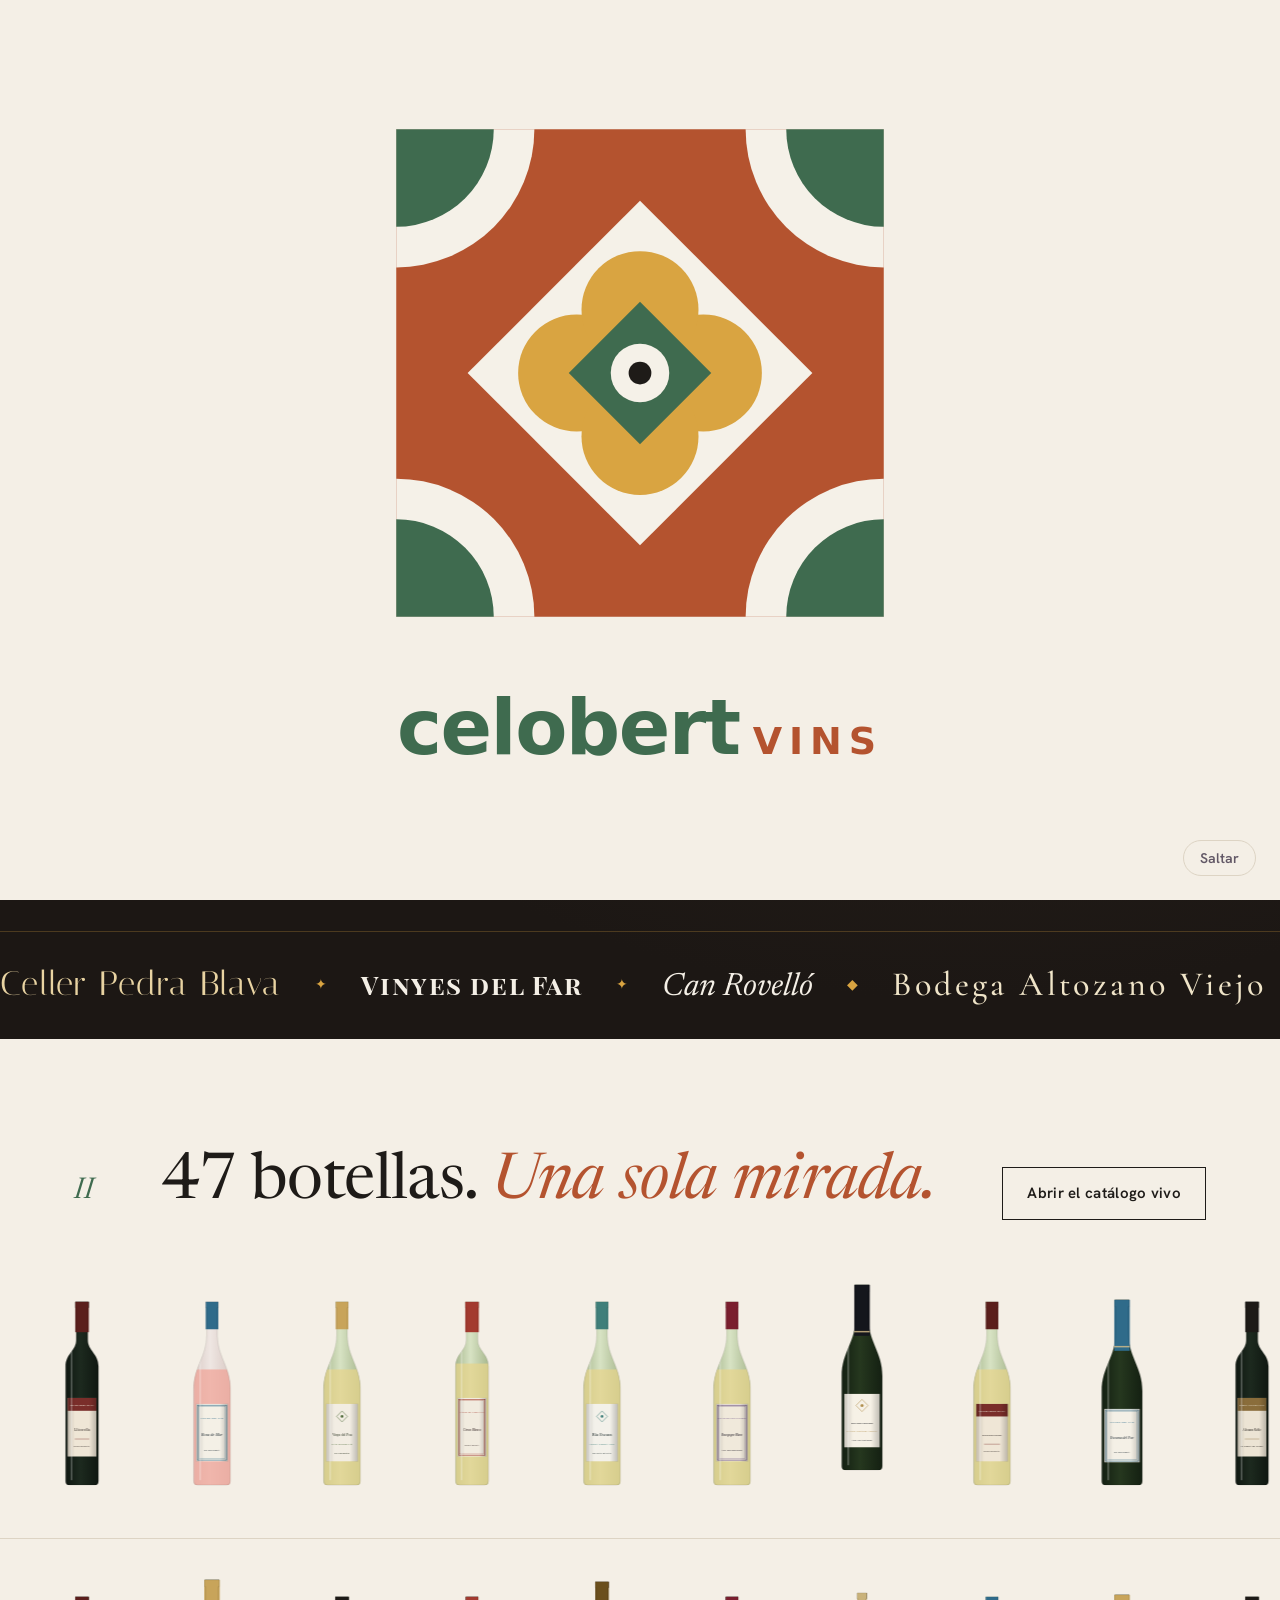
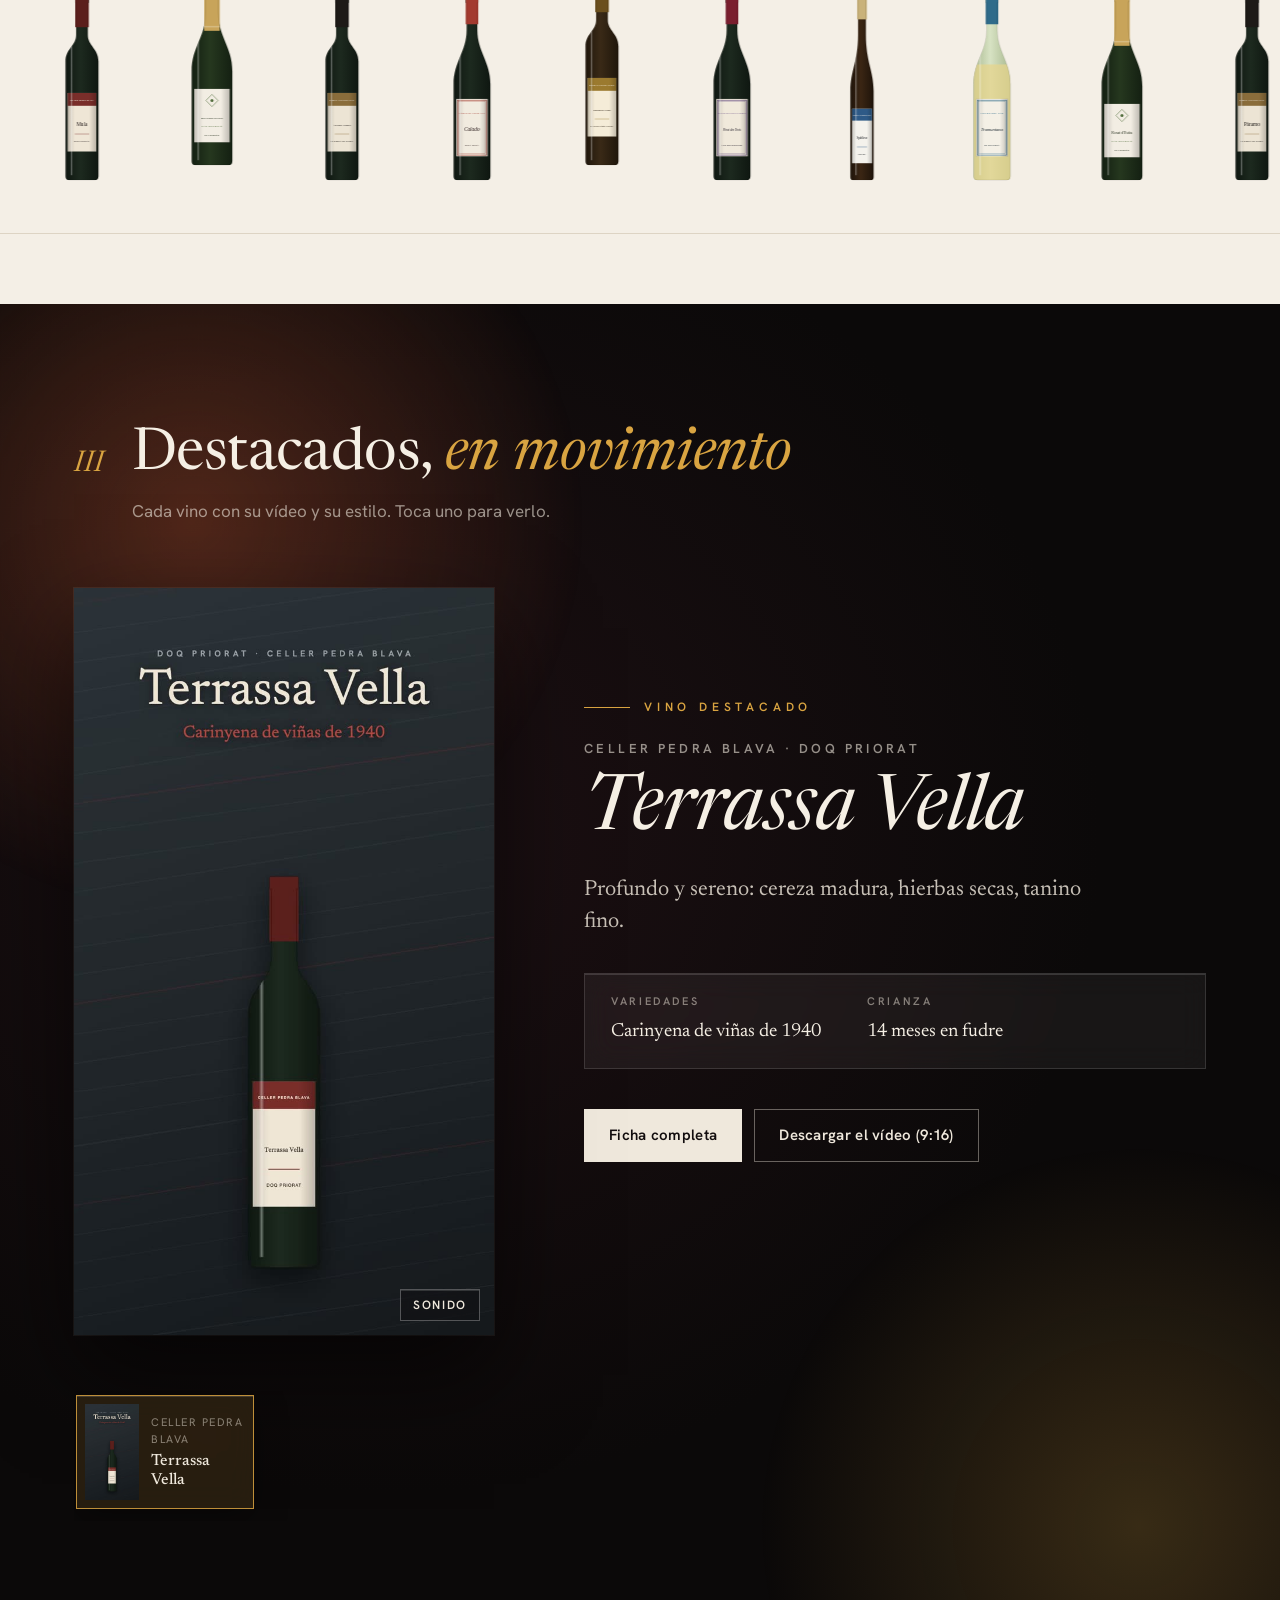
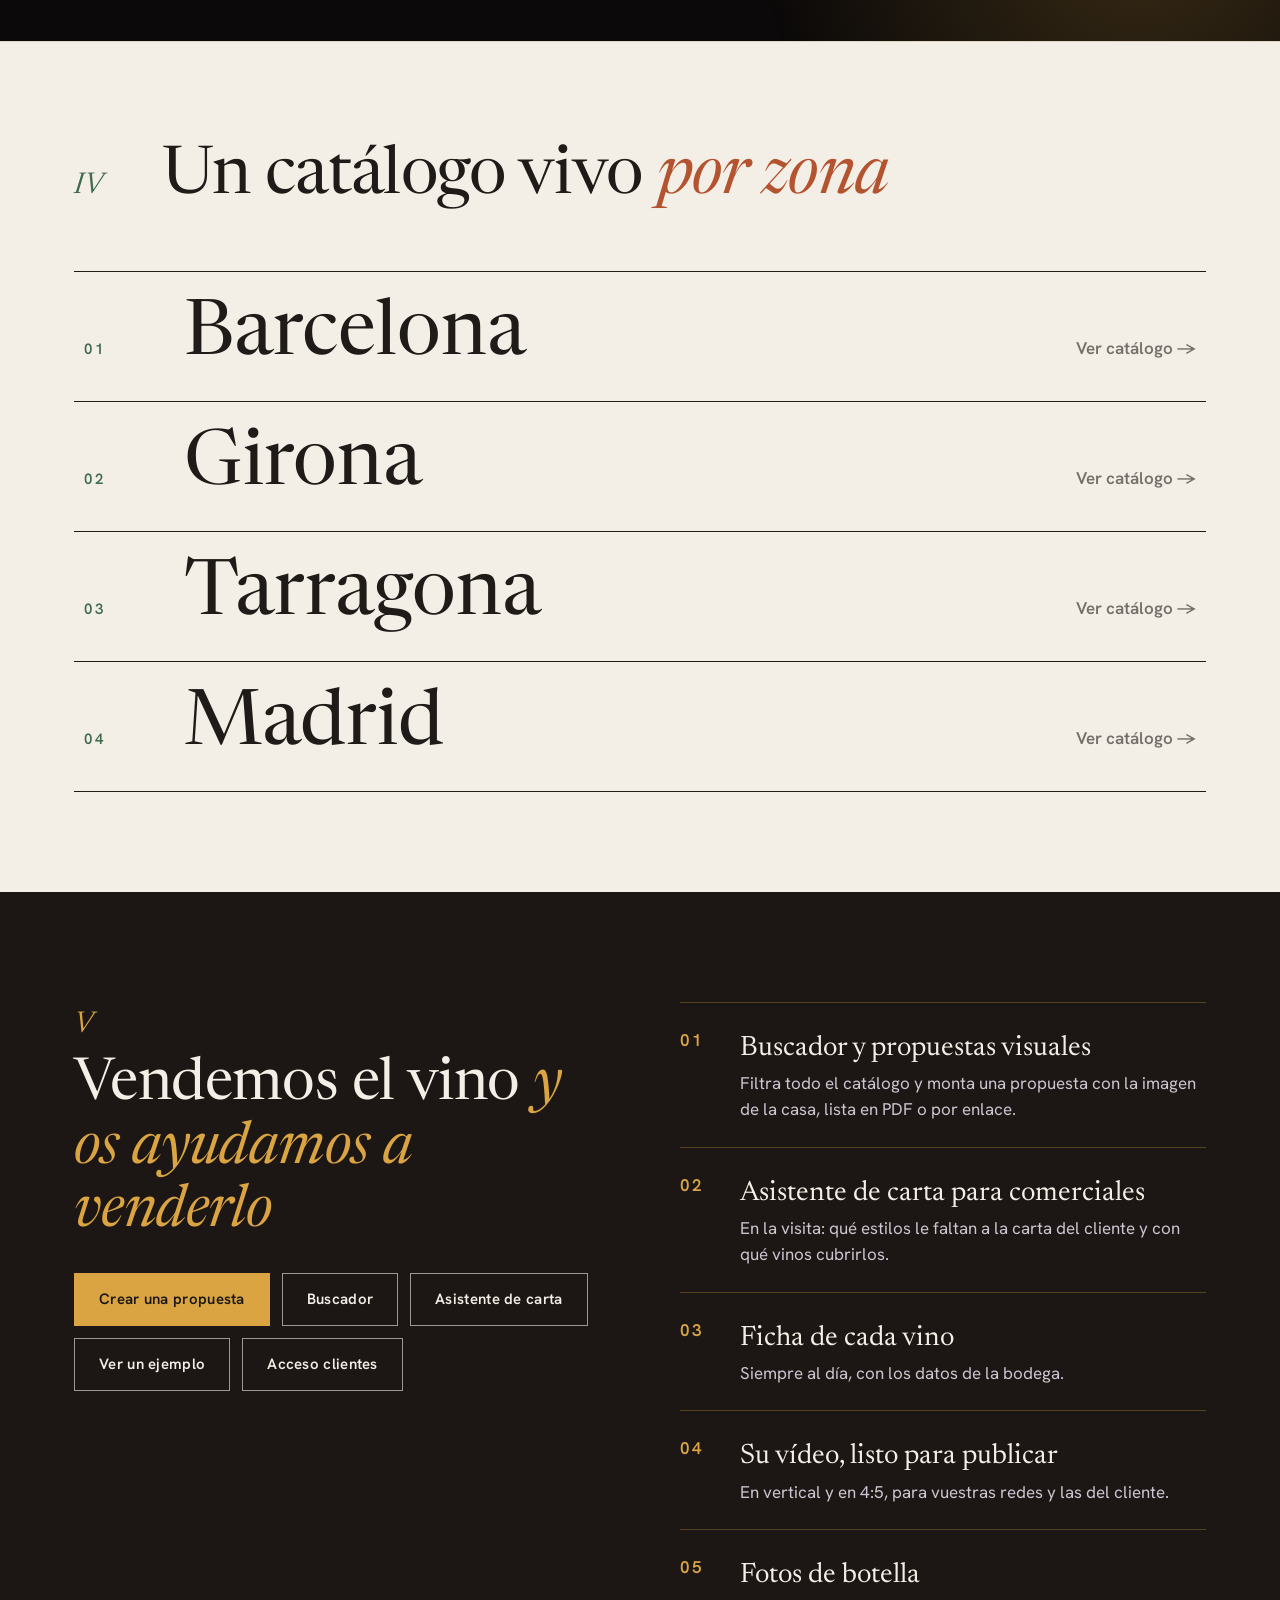
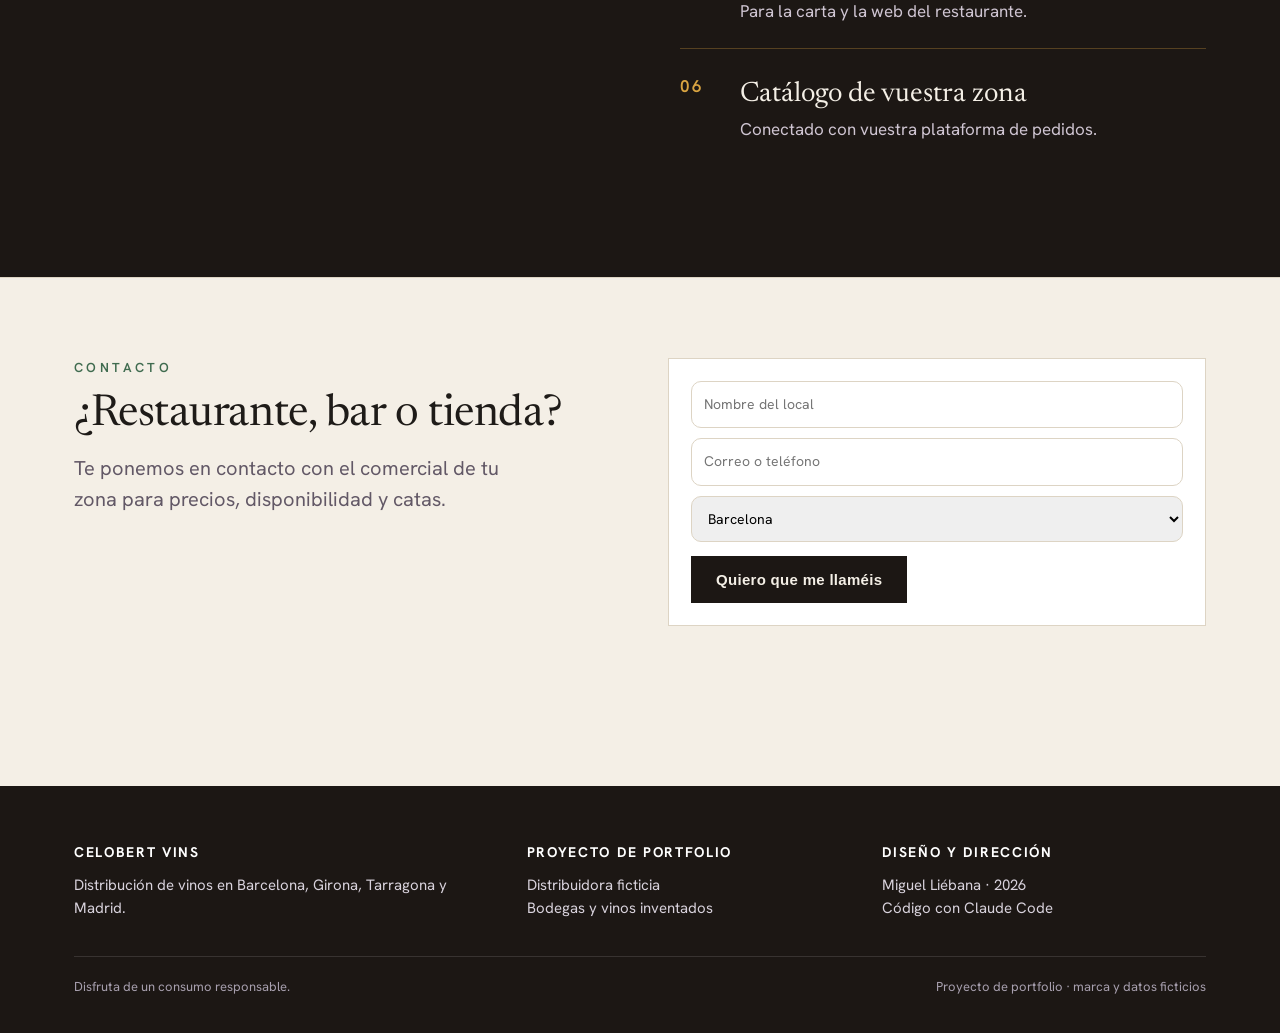
==== commit 3968a24b: "Buscador avanzado y propuestas visuales con pedido y PDF A4 - buscador.html: filtros combinables con" ====
--- a/index.html
+++ b/index.html
@@ -98,9 +98,10 @@
         <div>
           <p class="ed-num light">V</p>
           <h2>Vendemos el vino <em>y os ayudamos a venderlo</em></h2>
-          <div class="btns"><a class="btn solid light" href="carta.html">Asistente de carta</a><a class="btn ghost light" href="vino.html?id=celler-pedra-blava-terrassa-vella">Ver un ejemplo</a><a class="btn ghost light" href="#" data-platform>Acceso clientes</a></div>
+          <div class="btns"><a class="btn solid light" href="propuesta.html">Crear una propuesta</a><a class="btn ghost light" href="buscador.html">Buscador</a><a class="btn ghost light" href="carta.html">Asistente de carta</a><a class="btn ghost light" href="vino.html?id=celler-pedra-blava-terrassa-vella">Ver un ejemplo</a><a class="btn ghost light" href="#" data-platform>Acceso clientes</a></div>
         </div>
         <ol class="ed-pro-list">
+          <li><b>Buscador y propuestas visuales</b><span>Filtra todo el catálogo y monta una propuesta con la imagen de la casa, lista en PDF o por enlace.</span></li>
           <li><b>Asistente de carta para comerciales</b><span>En la visita: qué estilos le faltan a la carta del cliente y con qué vinos cubrirlos.</span></li>
           <li><b>Ficha de cada vino</b><span>Siempre al día, con los datos de la bodega.</span></li>
           <li><b>Su vídeo, listo para publicar</b><span>En vertical y en 4:5, para vuestras redes y las del cliente.</span></li>
--- a/styles.css
+++ b/styles.css
@@ -859,3 +859,272 @@
 /* Celobert: la palabra de la marca, con «vins» en pequeño */
 .brand-word small, .intro-word small { font-size: 0.5em; letter-spacing: 0.18em; text-transform: uppercase; margin-left: 0.35em; color: var(--purple); font-weight: 600; }
 .brand-word { color: var(--olive); }
+/* asistente: lo añadido a la propuesta en la barra; y el formulario fijo, pero con su propio scroll si no cabe */
+.cc-bar-add { background: repeating-linear-gradient(135deg, rgba(217, 164, 65, 0.9) 0 4px, rgba(217, 164, 65, 0.45) 4px 8px); top: 3px !important; bottom: 3px !important; }
+.lg-add { background: repeating-linear-gradient(135deg, rgba(217, 164, 65, 0.9) 0 3px, rgba(217, 164, 65, 0.45) 3px 6px); }
+@media (min-width: 901px) { .cc-form { max-height: calc(100vh - 120px); overflow-y: auto; overscroll-behavior: contain; padding-right: 4px; } }
+
+/* =====================================================================
+   Buscador avanzado (buscador.html)
+   ===================================================================== */
+.sr { position: absolute; width: 1px; height: 1px; overflow: hidden; clip: rect(0 0 0 0); }
+.bs-hero { padding: 60px 0 26px; }
+.bs-hero h1 { font-size: clamp(42px, 6vw, 80px); margin-bottom: 22px; }
+.bs-hero h1 em { color: var(--purple); }
+.bs-q input { width: 100%; max-width: 760px; font: inherit; font-size: 20px; padding: 18px 22px; border: 1.5px solid var(--ink); background: #fff; }
+.bs-q input:focus { outline: none; border-color: var(--purple); box-shadow: 0 0 0 4px rgba(180, 83, 47, 0.12); }
+.bs-layout { display: grid; grid-template-columns: 280px 1fr; gap: 40px; align-items: start; padding-bottom: 80px; }
+.bs-facets { position: sticky; top: 100px; max-height: calc(100vh - 120px); overflow-y: auto; overscroll-behavior: contain; padding-right: 6px; }
+.bs-facets-head { display: flex; align-items: baseline; justify-content: space-between; gap: 10px; padding-bottom: 10px; border-bottom: 1.5px solid var(--ink); margin-bottom: 6px; }
+.bs-facets-head b { font-family: var(--serif); font-weight: 500; font-size: 22px; }
+.bs-close { display: none; }
+.linkish { background: none; border: 0; padding: 0; font: inherit; font-size: 13px; color: var(--purple); text-decoration: underline; cursor: pointer; }
+.bs-group { border: 0; border-bottom: 1px solid var(--line); margin: 0; padding: 14px 0; }
+.bs-gtitle { font-size: 12px; font-weight: 600; letter-spacing: 0.2em; text-transform: uppercase; color: var(--olive); margin: 0 0 8px; padding: 0; }
+.bs-gtitle em { font-style: normal; background: var(--purple); color: #fff; font-size: 11px; padding: 1px 7px; margin-left: 6px; letter-spacing: 0; }
+.bs-opts.scroll { max-height: 210px; overflow-y: auto; }
+.bs-opt { display: grid; grid-template-columns: 18px 1fr auto; gap: 8px; align-items: center; padding: 4px 0; font-size: 14px; cursor: pointer; }
+.bs-opt input { accent-color: var(--purple); width: 16px; height: 16px; margin: 0; }
+.bs-opt small { color: var(--ink-2); font-size: 12px; }
+.bs-opt.zero { opacity: 0.4; }
+.bs-opt.pend span { font-style: italic; color: var(--ink-2); }
+.bs-find { width: 100%; font: inherit; font-size: 13px; padding: 8px 10px; border: 1px solid var(--line); background: #fff; margin-bottom: 8px; }
+.bs-note { font-size: 12px; color: var(--ink-2); margin: 8px 0 0; line-height: 1.4; }
+.bs-pending { opacity: 0.85; }
+.bs-fake-range { position: relative; height: 4px; background: var(--line); margin: 14px 4px; }
+.bs-fake-range i { position: absolute; top: -6px; width: 16px; height: 16px; border: 2px dashed var(--ink-2); border-radius: 50%; background: var(--paper); }
+.bs-fake-range i:first-child { left: 10%; } .bs-fake-range i:last-child { right: 15%; }
+.bs-bar { display: flex; align-items: center; justify-content: space-between; gap: 14px; flex-wrap: wrap; padding-bottom: 12px; border-bottom: 1px solid var(--line); }
+.bs-count { margin: 0; font-size: 15px; color: var(--ink-2); }
+.bs-count b { font-family: var(--serif); font-weight: 500; font-size: 30px; color: var(--ink); margin-right: 4px; }
+.bs-sort { font-size: 13px; color: var(--ink-2); display: flex; gap: 8px; align-items: center; }
+.bs-sort select { font: inherit; padding: 8px 10px; border: 1px solid var(--line); background: #fff; }
+.bs-open { display: none; }
+.bs-chips { display: flex; flex-wrap: wrap; gap: 8px; margin: 14px 0 4px; }
+.bs-chip { font: 500 13px var(--sans); padding: 6px 12px; border: 1px solid var(--purple); color: var(--purple); background: rgba(180, 83, 47, 0.05); cursor: pointer; }
+.bs-chip:hover { background: var(--purple); color: #fff; }
+.bs-grid { display: grid; grid-template-columns: repeat(auto-fill, minmax(250px, 1fr)); gap: 14px; margin-top: 16px; }
+.bs-card { position: relative; display: grid; grid-template-columns: 70px 1fr; gap: 14px; padding: 16px 14px 54px; background: #fff; border: 1px solid var(--line); transition: transform 0.25s, box-shadow 0.25s; }
+.bs-card:hover { transform: translateY(-3px); box-shadow: 0 18px 40px rgba(34, 28, 38, 0.1); }
+.bs-img img { width: 70px; height: 170px; object-fit: contain; display: block; }
+.bs-body small { display: block; font-size: 12px; color: var(--ink-2); }
+.bs-name { display: block; font-family: var(--serif); font-size: 20px; line-height: 1.15; color: var(--ink); text-decoration: none; margin: 2px 0 6px; }
+.bs-name:hover { color: var(--purple); }
+.bs-meta { font-size: 12px; color: var(--ink-2); margin: 0 0 8px; }
+.bs-tags { display: flex; flex-wrap: wrap; gap: 5px; margin: 0; }
+.bs-tags span { font-size: 11px; font-weight: 600; padding: 3px 7px; background: var(--paper-2); color: var(--ink); }
+.bs-tags .pend { background: none; border: 1px dashed var(--line); color: var(--ink-2); font-weight: 500; }
+.bs-tags .t-tinto { background: #f1dfe1; color: #6b1d2a; } .bs-tags .t-blanco { background: #f4efd6; color: #6a5a12; }
+.bs-tags .t-rosado { background: #f9e1dc; color: #9a3b2c; } .bs-tags .t-espumoso { background: #e8efe0; color: #3d5a24; }
+.bs-tags .t-generoso { background: #efe3cf; color: #6e4a12; } .bs-tags .t-dulce { background: #f3e2c8; color: #7a4a0f; }
+.bs-tags .v { background: var(--night); color: var(--gold); }
+.bs-uvas { font-size: 12px; font-style: italic; color: var(--ink-2); margin: 8px 0 0; }
+.bs-add { position: absolute; left: 14px; right: 14px; bottom: 12px; font: 600 13px var(--sans); padding: 8px; border: 1.5px solid var(--purple); color: var(--purple); background: transparent; cursor: pointer; }
+.bs-add:hover { background: var(--purple); color: #fff; }
+.bs-add[aria-pressed="true"] { background: var(--purple); color: #fff; }
+.bs-empty, .bs-more { color: var(--ink-2); margin: 24px 0; }
+@media (max-width: 900px) {
+  .bs-layout { grid-template-columns: 1fr; }
+  .bs-open { display: inline-flex; }
+  .bs-open b { background: var(--purple); color: #fff; padding: 0 7px; font-size: 12px; }
+  .bs-facets { position: fixed; inset: auto 0 0 0; top: 12vh; z-index: 60; max-height: none; background: var(--paper); padding: 18px 20px 30px; box-shadow: 0 -20px 60px rgba(0, 0, 0, 0.3); transform: translateY(105%); transition: transform 0.4s cubic-bezier(0.22, 1, 0.36, 1); }
+  body.bs-filters-open .bs-facets { transform: none; }
+  body.bs-filters-open { overflow: hidden; }
+  .bs-close { display: block; background: none; border: 0; font-size: 28px; line-height: 1; cursor: pointer; }
+  .bs-grid { grid-template-columns: 1fr; }
+}
+
+/* =====================================================================
+   Propuestas visuales (propuesta.html)
+   ===================================================================== */
+.pp-hero { padding: 60px 0 26px; }
+.pp-hero h1 { font-size: clamp(42px, 6vw, 80px); }
+.pp-hero h1 em { color: var(--purple); }
+.pp-layout { display: grid; grid-template-columns: 380px 1fr; gap: 44px; align-items: start; padding-bottom: 90px; }
+.pp-editor { position: sticky; top: 100px; max-height: calc(100vh - 120px); overflow-y: auto; overscroll-behavior: contain; display: grid; gap: 18px; padding-right: 4px; }
+.pp-editor textarea, .pp-editor input { font: inherit; font-size: 15px; color: var(--ink); padding: 10px 12px; border: 1.5px solid var(--line); background: var(--paper); width: 100%; resize: vertical; }
+.pp-themes { display: flex; gap: 10px; margin-top: 6px; }
+.pp-theme { width: 46px; height: 46px; border: 2px solid var(--line); cursor: pointer; }
+.pp-theme.on { outline: 2px solid var(--purple); outline-offset: 3px; }
+.pp-theme.t-noche { background: linear-gradient(135deg, #1c1714 60%, #b4532f); }
+.pp-theme.t-lino { background: linear-gradient(135deg, #f5f1e8 60%, #d9a441); }
+.pp-theme.t-oliva { background: linear-gradient(135deg, #2c4a37 60%, #3f6b4f); }
+.pp-sugg { display: grid; gap: 4px; }
+.pp-sugg button { display: grid; grid-template-columns: 26px 1fr; gap: 10px; align-items: center; text-align: left; font: inherit; padding: 6px 8px; border: 1px solid var(--line); background: #fff; cursor: pointer; }
+.pp-sugg button:hover { border-color: var(--purple); }
+.pp-sugg img { width: 26px; height: 56px; object-fit: contain; }
+.pp-sugg small, .pp-list small { display: block; font-size: 12px; color: var(--ink-2); }
+.pp-list { list-style: none; margin: 0; padding: 0; display: grid; gap: 10px; }
+.pp-list li { display: grid; grid-template-columns: 34px 1fr auto; gap: 10px; padding: 10px; background: #fff; border: 1px solid var(--line); }
+.pp-list img { width: 34px; height: 80px; object-fit: contain; }
+.pp-li-main { display: grid; gap: 6px; }
+.pp-li-main input, .pp-li-main textarea { font-size: 13px; padding: 7px 9px; }
+.pp-li-ctrl { display: flex; flex-direction: column; gap: 4px; }
+.pp-li-ctrl button { width: 28px; height: 28px; border: 1px solid var(--line); background: var(--paper); cursor: pointer; }
+.pp-li-ctrl button:disabled { opacity: 0.3; cursor: default; }
+.pp-actions { display: flex; flex-wrap: wrap; gap: 10px; }
+.pp-view-only { display: none; }
+
+/* el documento: páginas apiladas, proporción A4 */
+.pp-doc { --bg: #1c1714; --fg: #f5f1e8; --acc: #d9a441; --acc2: #b4532f; display: grid; gap: 26px; }
+.pp-doc.theme-lino { --bg: #f5f1e8; --fg: #1e1b18; --acc: #b4532f; --acc2: #3f6b4f; }
+.pp-doc.theme-oliva { --bg: #24402f; --fg: #f5f1e8; --acc: #dfe7d8; --acc2: #3f6b4f; }
+.pp-page { position: relative; aspect-ratio: 1 / 1.414; overflow: hidden; background: #fff; box-shadow: 0 30px 70px rgba(34, 28, 38, 0.16); padding: 7% 8%; display: flex; flex-direction: column; animation: pp-in 0.6s cubic-bezier(0.22, 1, 0.36, 1) both; }
+@keyframes pp-in { from { opacity: 0; transform: translateY(18px); } }
+.pp-k { font-size: 12px; font-weight: 600; letter-spacing: 0.3em; text-transform: uppercase; margin: 0 0 14px; color: var(--acc2); }
+.pp-cover { background: var(--bg); color: var(--fg); justify-content: flex-end; }
+.pp-cover .pp-k { color: var(--acc); }
+.pp-cover-mark { position: absolute; right: -22%; top: -14%; width: 85%; opacity: 0.9; animation: ed-spin 140s linear infinite; }
+.pp-cover-mark svg { width: 100%; height: auto; display: block; overflow: visible; }
+.pp-cover h2 { font-size: clamp(40px, 5.4vw, 74px); line-height: 1; color: var(--fg); margin: 0 0 22px; }
+.pp-cover h2 em { color: var(--acc); }
+.pp-intro { font-family: var(--serif); font-size: clamp(17px, 1.6vw, 22px); line-height: 1.45; max-width: 30ch; margin: 0 0 30px; opacity: 0.9; }
+.pp-cover-meta { display: grid; grid-template-columns: repeat(2, 1fr); gap: 16px 30px; margin: 0 0 34px; padding-top: 20px; border-top: 1px solid rgba(255, 255, 255, 0.22); }
+.pp-doc.theme-lino .pp-cover-meta { border-top-color: rgba(27, 19, 32, 0.18); }
+.pp-cover-meta dt { font-size: 11px; letter-spacing: 0.24em; text-transform: uppercase; opacity: 0.6; margin-bottom: 4px; }
+.pp-cover-meta dd { margin: 0; font-family: var(--serif); font-size: 19px; }
+.pp-brand { margin: 0; }
+.pp-brand .brand-word { font-size: 26px; }
+.pp-wine { background: #fbf8f2; display: grid; grid-template-rows: 54% 1fr; padding: 0; }
+.pp-wine-img { position: relative; display: flex; align-items: flex-end; justify-content: center; padding-bottom: 4%; background: radial-gradient(60% 70% at 50% 60%, #fff 0%, #ece6da 100%); }
+.pp-wine.t-tinto .pp-wine-img { background: radial-gradient(60% 70% at 50% 60%, #f6e9ea 0%, #e2c7ca 100%); }
+.pp-wine.t-blanco .pp-wine-img { background: radial-gradient(60% 70% at 50% 60%, #fbf7e6 0%, #ece2b8 100%); }
+.pp-wine.t-rosado .pp-wine-img { background: radial-gradient(60% 70% at 50% 60%, #fdf0ec 0%, #f0cfc6 100%); }
+.pp-wine.t-espumoso .pp-wine-img { background: radial-gradient(60% 70% at 50% 60%, #f3f6ee 0%, #d6e0c6 100%); }
+.pp-wine.t-generoso .pp-wine-img, .pp-wine.t-dulce .pp-wine-img { background: radial-gradient(60% 70% at 50% 60%, #f8eedd 0%, #e6cfa5 100%); }
+.pp-wine-img img { height: 88%; width: auto; filter: drop-shadow(0 24px 24px rgba(0, 0, 0, 0.22)); }
+.pp-n { position: absolute; left: 7%; top: 6%; font-family: var(--serif); font-style: italic; font-size: clamp(40px, 5vw, 72px); color: rgba(27, 19, 32, 0.18); }
+.pp-wine-text { padding: 5% 8% 6%; display: flex; flex-direction: column; }
+.pp-wine h3 { font-size: clamp(28px, 3.4vw, 46px); line-height: 1.05; margin: 0 0 12px; }
+.pp-tags { display: flex; flex-wrap: wrap; gap: 6px; margin: 0 0 14px; }
+.pp-tags span { font-size: 12px; font-weight: 600; padding: 4px 9px; border: 1px solid var(--line); background: #fff; }
+.pp-note { margin: 0 0 12px; padding: 12px 16px; border-left: 3px solid var(--purple); background: rgba(180, 83, 47, 0.05); font-family: var(--serif); font-style: italic; font-size: 17px; line-height: 1.4; }
+.pp-note cite { display: block; font-style: normal; font-family: var(--sans); font-size: 12px; color: var(--ink-2); margin-top: 6px; }
+.pp-winery { font-size: 14px; line-height: 1.5; color: var(--ink-2); margin: 0; display: -webkit-box; -webkit-line-clamp: 4; -webkit-box-orient: vertical; overflow: hidden; }
+.pp-winery b { color: var(--ink); }
+.pp-price { margin: auto 0 0; padding-top: 12px; border-top: 1px solid var(--line); display: flex; justify-content: space-between; align-items: baseline; }
+.pp-price span { font-size: 11px; letter-spacing: 0.22em; text-transform: uppercase; color: var(--ink-2); }
+.pp-price b { font-family: var(--serif); font-weight: 500; font-size: 26px; }
+.pp-price b.soft { font-size: 16px; font-style: italic; color: var(--ink-2); }
+.pp-end { background: var(--bg); color: var(--fg); justify-content: center; }
+.pp-end .pp-k { color: var(--acc); }
+.pp-end h3 { font-size: clamp(34px, 4.6vw, 62px); line-height: 1.02; margin: 0 0 18px; color: var(--fg); }
+.pp-end h3 em { color: var(--acc); }
+.pp-end p { max-width: 34ch; font-size: 17px; line-height: 1.5; }
+.pp-end .pp-fine { font-size: 12px; opacity: 0.6; margin-top: auto; }
+.pp-empty { align-items: center; justify-content: center; color: var(--ink-2); background: #fbf8f2; aspect-ratio: 2 / 1; }
+/* modo lectura (enlace compartido) */
+body.pp-view .pp-edit-only { display: none !important; }
+body.pp-view .pp-layout { grid-template-columns: minmax(0, 720px); justify-content: center; padding-top: 30px; }
+body.pp-view .pp-view-only { display: flex; justify-content: space-between; align-items: center; gap: 12px; margin-bottom: 18px; font-size: 13px; color: var(--ink-2); }
+@media (max-width: 900px) {
+  .pp-layout { grid-template-columns: 1fr; }
+  .pp-editor { position: static; max-height: none; overflow: visible; }
+}
+/* PDF: solo las páginas, en A4 y con sus fondos */
+@media print {
+  @page { size: A4; margin: 0; }
+  body.prop-page > *:not(main), .pp-hero, .pp-editor, .pp-view-bar, .order-fab { display: none !important; }
+  body.prop-page main, .pp-layout, .pp-doc-wrap { display: block !important; padding: 0 !important; margin: 0 !important; max-width: none !important; }
+  body.prop-page::before { display: none; }
+  .pp-doc { display: block; gap: 0; }
+  .pp-page { width: 210mm; height: 297mm; aspect-ratio: auto; box-shadow: none; break-after: page; page-break-after: always; animation: none; -webkit-print-color-adjust: exact; print-color-adjust: exact; }
+  .pp-cover-mark { animation: none; }
+}
+/* propuesta en el móvil: las páginas crecen con su contenido y el mandala va arriba, sin pisar el texto */
+@media screen and (max-width: 700px) {
+  .pp-page { aspect-ratio: auto; padding: 32px 24px; }
+  .pp-cover { padding-top: 64vw; min-height: 0; }
+  .pp-cover-mark { width: 74vw; right: -16vw; top: -14vw; }
+  .pp-cover h2 { font-size: 44px; }
+  .pp-wine { grid-template-rows: auto auto; padding: 0; }
+  .pp-wine-img { height: 340px; }
+  .pp-wine-text { padding: 24px; }
+  .pp-end { min-height: 70vh; }
+  body.pp-view .pp-view-only { flex-wrap: wrap; }
+}
+
+.bs-apply { display: none; }
+@media (max-width: 900px) {
+  .bs-facets { z-index: 120; top: 6vh; padding-bottom: 90px; }
+  .bs-apply { display: flex; justify-content: center; position: sticky; bottom: -70px; width: 100%; margin-top: 18px; }
+}
+@media (max-width: 900px) { body.bs-filters-open .top, body.bs-filters-open .proposal { visibility: hidden; } body.bs-filters-open .bs-facets { top: 0; } }
+
+/* PDF generado en la web (propuesta.js → exportPDF): páginas a tamaño A4 fijo, sea cual sea la pantalla */
+.pp-export .pp-doc { display: block !important; }
+.pp-export .pp-page { width: 794px !important; height: 1123px !important; aspect-ratio: auto !important; box-shadow: none !important; animation: none !important; margin: 0 !important; padding: 56px 64px !important; }
+.pp-export .pp-cover { padding-top: 56px !important; justify-content: flex-end !important; }
+.pp-export .pp-cover-mark { width: 85% !important; right: -22% !important; top: -14% !important; animation: none !important; }
+.pp-export .pp-cover h2 { font-size: 64px !important; }
+.pp-export .pp-wine { display: grid !important; grid-template-rows: 600px 1fr !important; padding: 0 !important; }
+.pp-export .pp-wine-img { height: 600px !important; }
+.pp-export .pp-wine-text { padding: 40px 64px 48px !important; }
+.pp-export .pp-wine h3 { font-size: 42px !important; }
+.pp-export .pp-end { justify-content: center !important; }
+.pp-export .pp-end h3 { font-size: 56px !important; }
+.pp-export .pp-wine h3, .pp-export .pp-end h3 { line-height: 1.22 !important; margin-bottom: 18px !important; }
+.pp-export .pp-cover h2 { line-height: 1.15 !important; }
+.pp-export .pp-winery { display: block !important; -webkit-line-clamp: unset !important; overflow: visible !important; line-height: 1.55 !important; }
+
+/* propuesta · página 1: el pedido entero */
+.pp-order { background: #fbf8f2; padding: 0 !important; }
+.pp-order-head { position: relative; overflow: hidden; background: var(--bg); color: var(--fg); padding: 6% 8% 4.5%; }
+.pp-order-head .pp-k { color: var(--acc); }
+.pp-order-mark { position: absolute; right: -9%; top: -38%; width: 46%; opacity: 0.95; }
+.pp-order-mark svg { width: 100%; height: auto; display: block; overflow: visible; }
+.pp-order-head h2 { position: relative; font-size: clamp(32px, 4.2vw, 56px); line-height: 1.05; margin: 0 0 12px; max-width: 70%; color: var(--fg); }
+.pp-order-head h2 em { color: var(--acc); }
+.pp-order-meta { position: relative; margin: 0; font-size: 14px; opacity: 0.8; }
+.pp-order > .pp-intro { font-family: var(--serif); font-size: 17px; line-height: 1.45; color: var(--ink); margin: 22px 8% 6px; max-width: none; opacity: 1; }
+.pp-shelf { display: flex; justify-content: center; align-items: flex-end; gap: 2.2%; margin: 14px 8% 6px; height: 150px; border-bottom: 2px solid #e6dccb; padding-bottom: 6px; }
+.pp-shelf figure { position: relative; margin: 0; height: 100%; display: flex; align-items: flex-end; }
+.pp-shelf img { height: 100%; width: auto; max-width: 60px; object-fit: contain; filter: drop-shadow(0 10px 10px rgba(0, 0, 0, 0.18)); }
+.pp-shelf figcaption { position: absolute; right: -10px; top: 6px; font: 700 12px var(--sans); background: var(--purple); color: #fff; padding: 2px 7px; border-radius: 999px; }
+.pp-table { width: 84%; margin: 12px 8% 0; border-collapse: collapse; font-size: 14px; }
+.pp-table th { text-align: left; font-size: 10.5px; font-weight: 600; letter-spacing: 0.18em; text-transform: uppercase; color: var(--ink-2); padding: 8px 6px; border-bottom: 1.5px solid var(--ink); }
+.pp-table td { padding: 9px 6px; border-bottom: 1px solid #e6dccb; vertical-align: top; }
+.pp-table td b { display: block; font-family: var(--serif); font-weight: 500; font-size: 16px; line-height: 1.2; }
+.pp-table td small { display: block; font-size: 11.5px; color: var(--ink-2); margin-top: 2px; }
+.pp-table .r { text-align: right; white-space: nowrap; }
+.pp-table tfoot td { border-bottom: 0; border-top: 2px solid var(--ink); font-weight: 700; padding-top: 12px; }
+.pp-table tfoot td:last-child { font-family: var(--serif); font-size: 22px; font-weight: 500; }
+.pp-order > .pp-brand { margin: auto 8% 5%; padding-top: 18px; }
+.pp-order.dense .pp-shelf { height: 110px; }
+.pp-order.dense .pp-table { font-size: 12.5px; }
+.pp-order.dense .pp-table td { padding: 6px; }
+.pp-order.dense .pp-table td b { font-size: 14px; }
+.pp-li-row label { display: inline-flex; align-items: center; gap: 8px; font-size: 13px; color: var(--ink-2); }
+.pp-li-row input { width: 74px !important; padding: 6px 8px !important; }
+@media screen and (max-width: 700px) {
+  .pp-order-head { padding: 28px 22px 22px; }
+  .pp-order-head h2 { font-size: 36px; max-width: 80%; }
+  .pp-order > .pp-intro { margin: 18px 22px 0; }
+  .pp-shelf { margin: 14px 22px 4px; height: 110px; gap: 10px; overflow: hidden; }
+  .pp-table { width: calc(100% - 44px); margin: 10px 22px 0; font-size: 12.5px; }
+  .pp-table th:nth-child(2), .pp-table td:nth-child(2) { display: none; }
+  .pp-order > .pp-brand { margin: 24px 22px 22px; }
+}
+/* en el PDF, la página del pedido usa su propio relleno */
+.pp-export .pp-order { padding: 0 !important; }
+.pp-export .pp-order-head { padding: 50px 64px 38px !important; }
+.pp-export .pp-order-head h2 { font-size: 48px !important; line-height: 1.18 !important; }
+.pp-export .pp-order > .pp-intro { margin: 24px 64px 6px !important; }
+.pp-export .pp-shelf { margin: 16px 64px 6px !important; }
+.pp-export .pp-table { width: calc(100% - 128px) !important; margin: 12px 64px 0 !important; }
+.pp-export .pp-table th:nth-child(2), .pp-export .pp-table td:nth-child(2) { display: table-cell !important; }
+.pp-export .pp-table td b { line-height: 1.35 !important; }
+.pp-export .pp-order > .pp-brand { margin: auto 64px 44px !important; }
+.pp-order-mark { width: 36%; right: -8%; top: -44%; }
+.pp-order-head h2 { max-width: 66%; }
+.pp-shelf { height: 170px; gap: 3%; }
+.pp-shelf figure { flex-direction: column; justify-content: flex-end; align-items: center; }
+.pp-shelf img { height: calc(100% - 26px); }
+.pp-shelf figcaption { position: static; margin-top: 6px; }
+.pp-order.dense .pp-shelf { height: 130px; }
+.pp-shelf { height: 184px; padding-bottom: 10px; }
+.pp-shelf img { height: calc(100% - 34px); }
+.pp-shelf figcaption { display: block; line-height: 18px; padding: 1px 8px 2px; margin-top: 8px; }
+.pp-order.dense .pp-shelf { height: 144px; }
+.pp-export .pp-shelf figcaption { height: 20px !important; line-height: 20px !important; padding: 0 9px !important; font-size: 12px !important; }
+.pp-export .pp-shelf figcaption { line-height: 12px !important; padding-top: 0 !important; padding-bottom: 8px !important; box-sizing: border-box; }
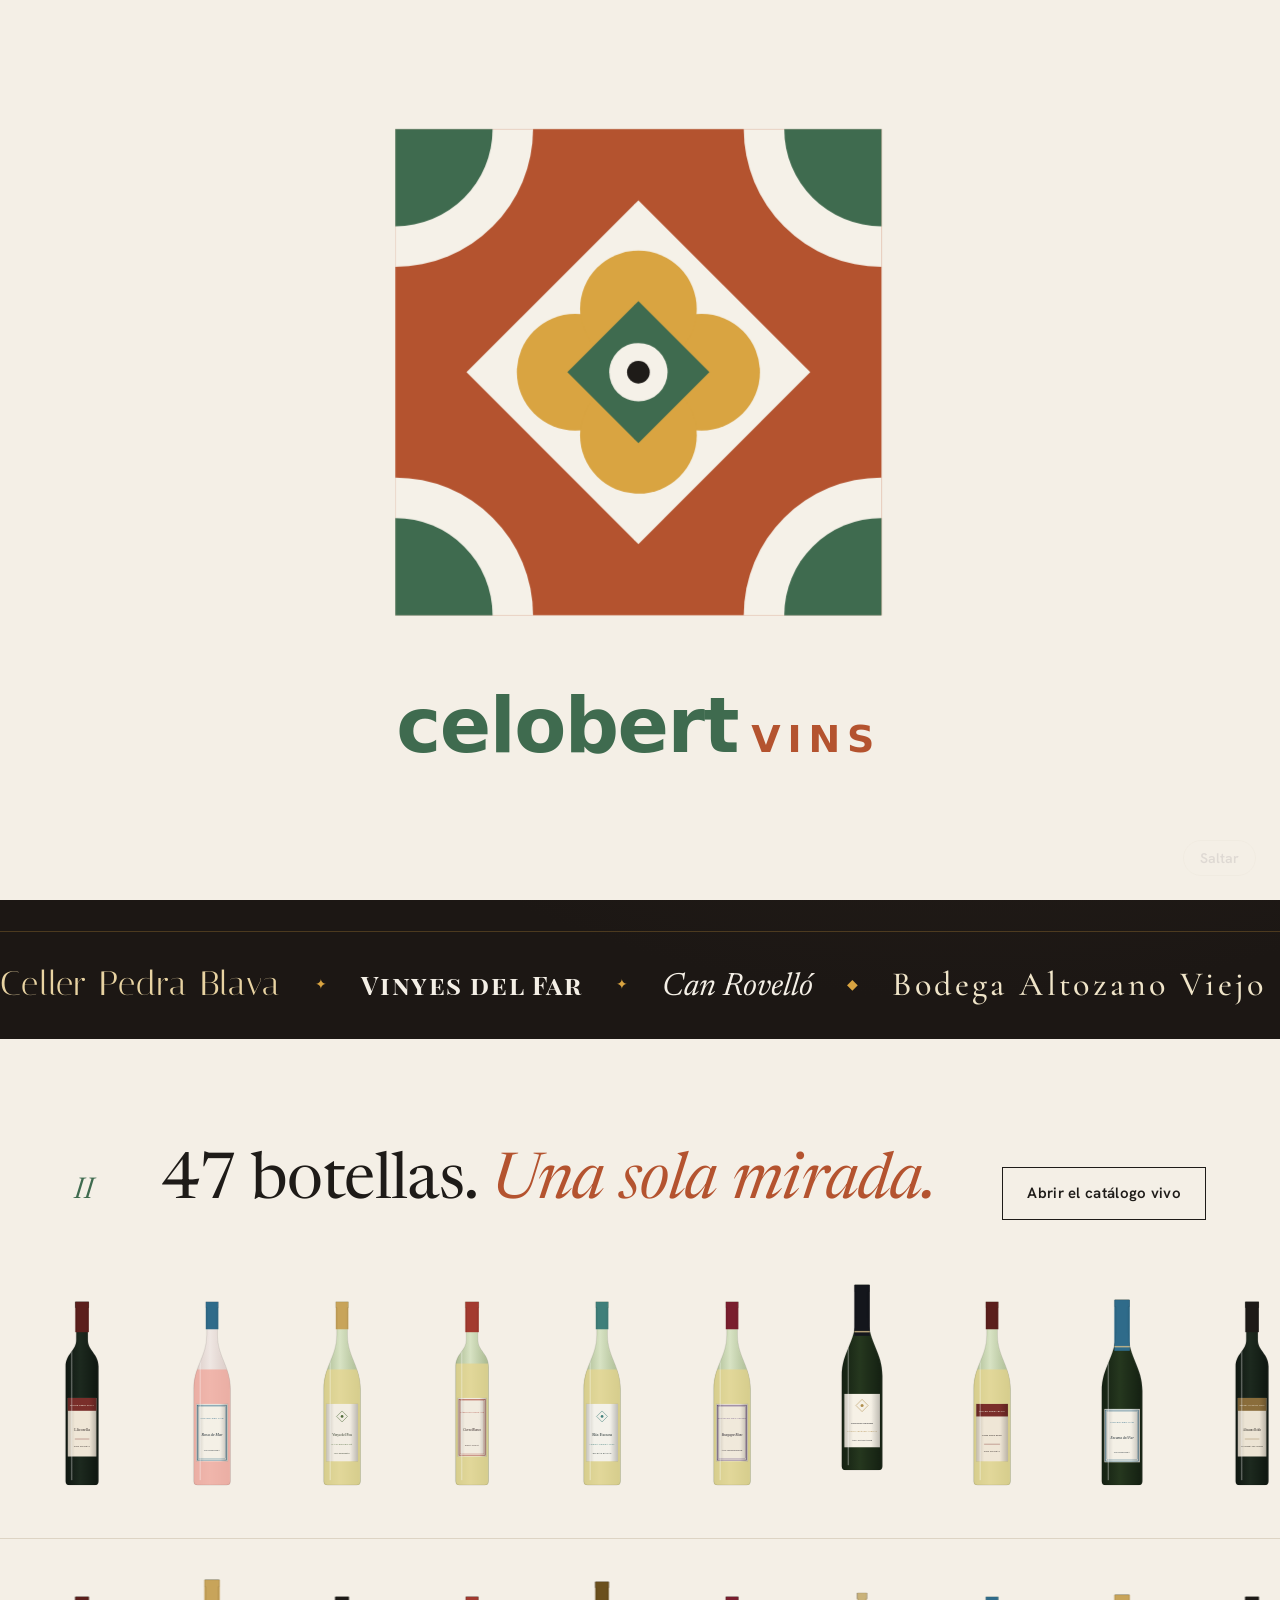
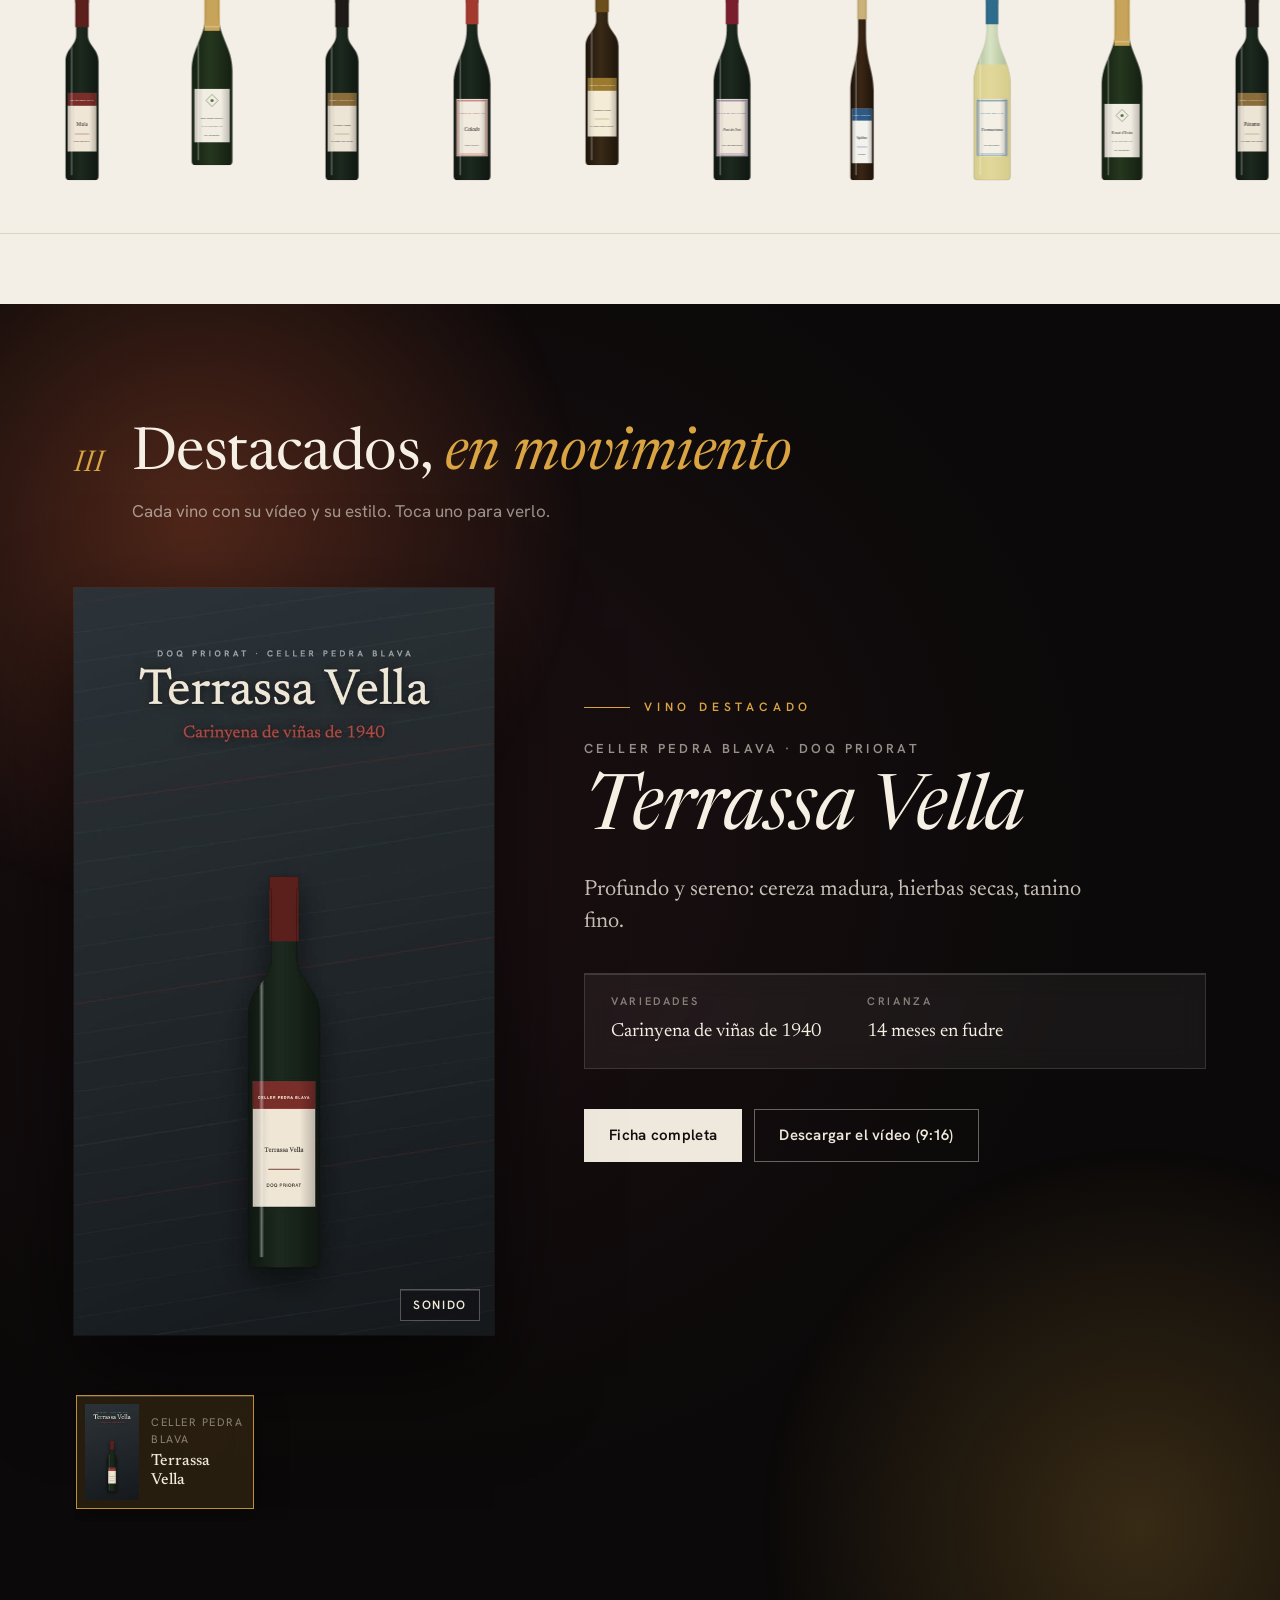
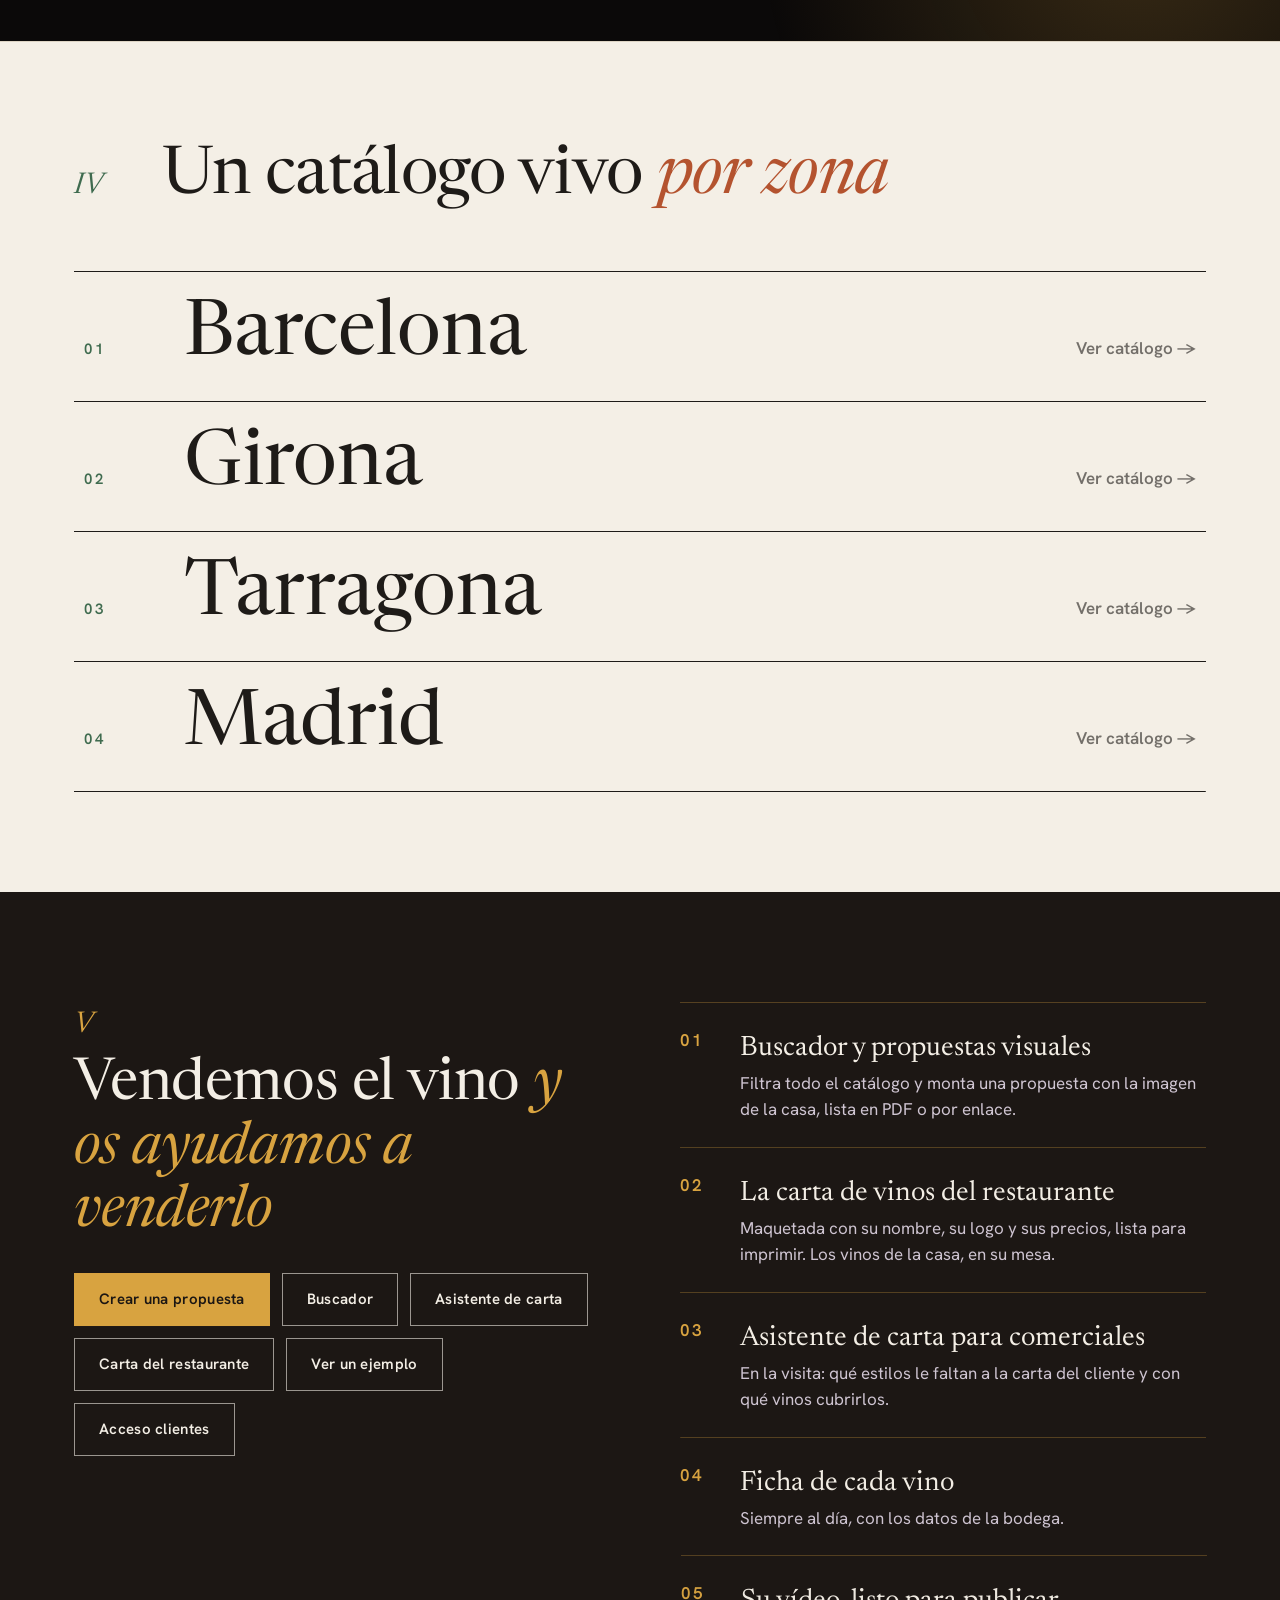
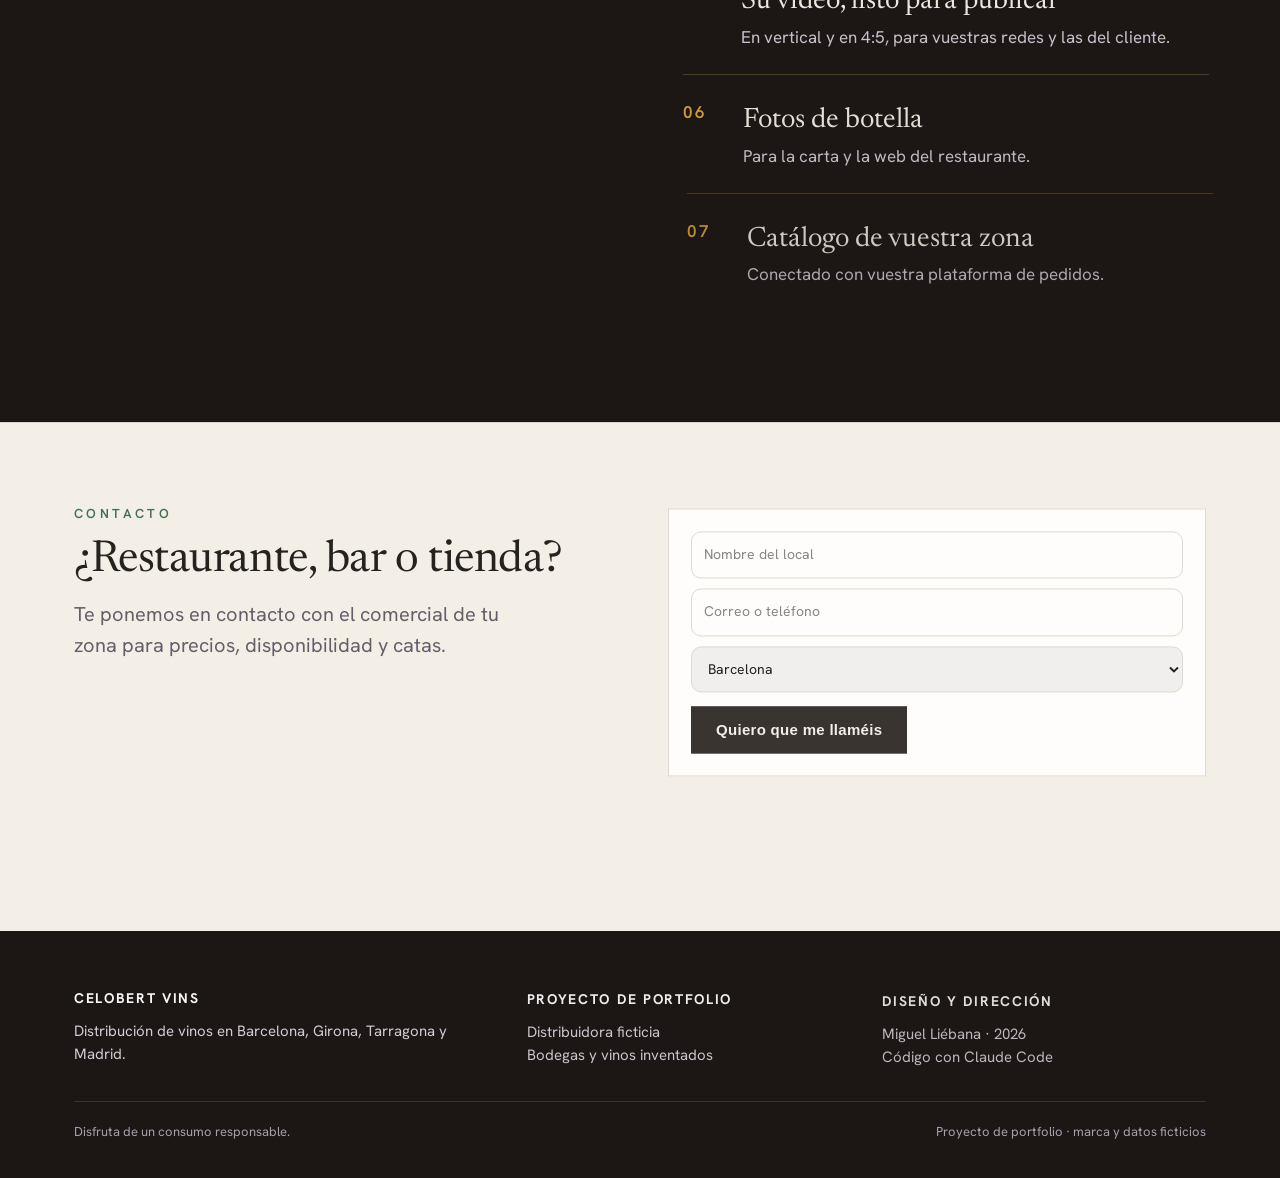
==== commit 94ba736a: "Carta de vinos del restaurante: tres diseños, reparto en hojas A4 y PDF Co-Authored-By: Claude Opus " ====
--- a/index.html
+++ b/index.html
@@ -98,10 +98,11 @@
         <div>
           <p class="ed-num light">V</p>
           <h2>Vendemos el vino <em>y os ayudamos a venderlo</em></h2>
-          <div class="btns"><a class="btn solid light" href="propuesta.html">Crear una propuesta</a><a class="btn ghost light" href="buscador.html">Buscador</a><a class="btn ghost light" href="carta.html">Asistente de carta</a><a class="btn ghost light" href="vino.html?id=celler-pedra-blava-terrassa-vella">Ver un ejemplo</a><a class="btn ghost light" href="#" data-platform>Acceso clientes</a></div>
+          <div class="btns"><a class="btn solid light" href="propuesta.html">Crear una propuesta</a><a class="btn ghost light" href="buscador.html">Buscador</a><a class="btn ghost light" href="carta.html">Asistente de carta</a><a class="btn ghost light" href="carta-restaurante.html">Carta del restaurante</a><a class="btn ghost light" href="vino.html?id=celler-pedra-blava-terrassa-vella">Ver un ejemplo</a><a class="btn ghost light" href="#" data-platform>Acceso clientes</a></div>
         </div>
         <ol class="ed-pro-list">
           <li><b>Buscador y propuestas visuales</b><span>Filtra todo el catálogo y monta una propuesta con la imagen de la casa, lista en PDF o por enlace.</span></li>
+          <li><b>La carta de vinos del restaurante</b><span>Maquetada con su nombre, su logo y sus precios, lista para imprimir. Los vinos de la casa, en su mesa.</span></li>
           <li><b>Asistente de carta para comerciales</b><span>En la visita: qué estilos le faltan a la carta del cliente y con qué vinos cubrirlos.</span></li>
           <li><b>Ficha de cada vino</b><span>Siempre al día, con los datos de la bodega.</span></li>
           <li><b>Su vídeo, listo para publicar</b><span>En vertical y en 4:5, para vuestras redes y las del cliente.</span></li>
--- a/styles.css
+++ b/styles.css
@@ -1128,3 +1128,79 @@
 .pp-order.dense .pp-shelf { height: 144px; }
 .pp-export .pp-shelf figcaption { height: 20px !important; line-height: 20px !important; padding: 0 9px !important; font-size: 12px !important; }
 .pp-export .pp-shelf figcaption { line-height: 12px !important; padding-top: 0 !important; padding-bottom: 8px !important; box-sizing: border-box; }
+
+/* editor de la propuesta: cantidad con − / + y campos cómodos en el móvil */
+.pp-li-row { display: flex; align-items: center; justify-content: space-between; gap: 10px; }
+.pp-qty-label { font-size: 13px; color: var(--ink-2); }
+.pp-qty { display: inline-flex; align-items: stretch; border: 1.5px solid var(--line); background: #fff; }
+.pp-qty button { width: 40px; height: 40px; border: 0; background: var(--paper); font-size: 20px; line-height: 1; color: var(--ink); cursor: pointer; touch-action: manipulation; }
+.pp-qty button:active { background: var(--olive-soft); }
+.pp-qty input { width: 52px !important; text-align: center; border: 0 !important; padding: 0 !important; font-size: 16px !important; font-weight: 600; background: #fff !important; }
+.pp-li-main input[data-f="precio"], .pp-li-main textarea { font-size: 16px; }
+@media (max-width: 700px) { .pp-list li { grid-template-columns: 30px 1fr; } .pp-li-ctrl { grid-column: 1 / -1; flex-direction: row; justify-content: flex-end; } .pp-li-ctrl button { width: 40px; height: 36px; } }
+
+/* portada de la propuesta (página 1) */
+.pp-cover-meta .wide { grid-column: 1 / -1; }
+.pp-cover-brand .brand-word { font-size: 34px; }
+.pp-export .pp-cover-brand .brand-word { font-size: 34px !important; }
+.pp-export .pp-cover-meta dd { line-height: 1.35 !important; }
+.pp-order .pp-shelf { margin-top: 26px; }
+
+/* =====================================================================
+   Carta de vinos del restaurante (carta-restaurante.html)
+   ===================================================================== */
+.cv-logo-row { display: flex; align-items: center; gap: 12px; flex-wrap: wrap; }
+.cv-logo-row input[type=file] { font-size: 13px; padding: 6px; }
+.cv-estilos { display: grid; grid-template-columns: repeat(3, 1fr); gap: 8px; }
+.cv-estilos button { display: grid; gap: 6px; justify-items: center; font: 600 13px var(--sans); padding: 8px 6px 10px; border: 1.5px solid var(--line); background: #fff; cursor: pointer; }
+.cv-estilos button.on { border-color: var(--purple); box-shadow: 0 0 0 3px rgba(180, 83, 47, 0.12); }
+.cv-estilos i { width: 100%; height: 46px; display: block; }
+.sw-clasica { background: linear-gradient(#f6f0e2, #f6f0e2) padding-box, repeating-linear-gradient(0deg, transparent 0 9px, #d7cbb2 9px 10px); border: 1px solid #d7cbb2; }
+.sw-bistro { background: radial-gradient(circle at 30% 30%, #34383d, #1f2226); }
+.sw-moderna { background: linear-gradient(90deg, #fff 70%, #6b1d2a 70% 74%, #fff 74%); border: 1px solid #e4e0da; }
+.cv-colors { display: flex; gap: 10px; margin-top: 6px; }
+.cv-color { width: 34px; height: 34px; border-radius: 50%; border: 3px solid #fff; box-shadow: 0 0 0 1px var(--line); cursor: pointer; }
+.cv-color.on { box-shadow: 0 0 0 2px var(--ink); }
+.cv-check { display: flex; gap: 10px; align-items: center; font-size: 14px; }
+.cv-check input { width: 18px; height: 18px; accent-color: var(--purple); }
+.cv-prices-in { display: grid; grid-template-columns: 1fr 1fr; gap: 6px; }
+.cv-preview { position: relative; min-width: 0; }
+.cv-pages { width: 794px; transform-origin: 0 0; display: grid; gap: 28px; }
+
+/* la hoja A4 */
+.cv-page { --ink-c: #1d1a17; --soft-c: #6f665c; --bg-c: #fbf7ee; --line-c: #ddd2bd; position: relative; width: 794px; height: 1123px; display: flex; flex-direction: column; padding: 70px 82px 46px; background: var(--bg-c); color: var(--ink-c); box-shadow: 0 30px 70px rgba(34, 28, 38, 0.16); overflow: hidden; font-family: var(--sans); }
+.cv-head { text-align: center; margin-bottom: 26px; }
+.cv-logo { max-width: 180px; max-height: 110px; object-fit: contain; display: block; margin: 0 auto 18px; }
+.cv-head h1 { font-family: var(--serif); font-weight: 500; font-size: 52px; line-height: 1.12; margin: 0; color: var(--ink-c); }
+.cv-sub { margin: 10px 0 0; font-size: 13px; letter-spacing: 0.42em; text-transform: uppercase; color: var(--cv-acc); }
+.cv-orn { display: block; width: 120px; height: 10px; margin: 22px auto 0; background: radial-gradient(circle, var(--cv-acc) 3px, transparent 3.5px) center / 10px 10px no-repeat, linear-gradient(var(--cv-acc), var(--cv-acc)) center / 100% 1px no-repeat; }
+.cv-head.small { display: flex; justify-content: space-between; text-align: left; font-size: 11px; letter-spacing: 0.3em; text-transform: uppercase; color: var(--soft-c); padding-bottom: 12px; border-bottom: 1px solid var(--line-c); margin-bottom: 24px; }
+.cv-body { flex: 1; min-height: 0; overflow: hidden; }
+.cv-group { font-family: var(--serif); font-weight: 500; font-style: italic; font-size: 30px; line-height: 1.3; color: var(--cv-acc); margin: 22px 0 8px; padding-bottom: 6px; border-bottom: 1px solid var(--line-c); }
+.cv-body > .cv-group:first-child { margin-top: 0; }
+.cv-item { display: flex; justify-content: space-between; align-items: baseline; gap: 24px; padding: 9px 0; break-inside: avoid; }
+.cv-main b { display: block; font-family: var(--serif); font-weight: 500; font-size: 19px; line-height: 1.3; }
+.cv-meta { display: block; font-size: 12px; line-height: 1.5; color: var(--soft-c); margin-top: 2px; }
+.cv-main em { display: block; font-family: var(--serif); font-size: 14px; line-height: 1.45; color: var(--ink-c); margin-top: 4px; }
+.cv-price { display: flex; gap: 18px; white-space: nowrap; font-family: var(--serif); font-size: 18px; }
+.cv-price span { display: grid; justify-items: end; line-height: 1.25; }
+.cv-price small { font-family: var(--sans); font-size: 9.5px; letter-spacing: 0.2em; text-transform: uppercase; color: var(--soft-c); }
+.cv-foot { display: flex; justify-content: space-between; font-size: 11px; color: var(--soft-c); padding-top: 14px; border-top: 1px solid var(--line-c); }
+.cv-foot b { color: var(--ink-c); font-weight: 600; }
+.cv-empty { text-align: center; color: var(--soft-c); margin-top: 120px; }
+/* Bistró: pizarra */
+.cv-page.t-bistro { --ink-c: #f2ede3; --soft-c: #a9a49b; --bg-c: #1f2226; --line-c: #3b3f45; background: radial-gradient(120% 90% at 30% 10%, #2a2e33 0%, #1f2226 60%, #191b1e 100%); }
+.cv-page.t-bistro .cv-group { font-style: normal; letter-spacing: 0.02em; }
+.cv-page.t-bistro .cv-sub, .cv-page.t-bistro .cv-group { color: var(--cv-acc-light); }
+.cv-page.t-bistro .cv-orn { background: radial-gradient(circle, var(--cv-acc-light) 3px, transparent 3.5px) center / 10px 10px no-repeat, linear-gradient(var(--cv-acc-light), var(--cv-acc-light)) center / 100% 1px no-repeat; }
+/* Moderna: blanco, palo seco, columna de color */
+.cv-page.t-moderna { --bg-c: #ffffff; --line-c: #ebe7e1; padding-left: 110px; }
+.cv-page.t-moderna::before { content: ""; position: absolute; left: 0; top: 0; bottom: 0; width: 26px; background: var(--cv-acc); }
+.cv-page.t-moderna .cv-head:not(.small) { text-align: left; }
+.cv-page.t-moderna .cv-head h1 { font-family: var(--sans); font-weight: 700; letter-spacing: -0.02em; font-size: 48px; }
+.cv-page.t-moderna .cv-logo { margin: 0 0 18px; }
+.cv-page.t-moderna .cv-orn { margin: 20px 0 0; width: 60px; background: linear-gradient(var(--cv-acc), var(--cv-acc)) left center / 100% 3px no-repeat; }
+.cv-page.t-moderna .cv-group { font-family: var(--sans); font-style: normal; font-weight: 700; font-size: 14px; letter-spacing: 0.3em; text-transform: uppercase; border-bottom: 2px solid var(--cv-acc); }
+.cv-page.t-moderna .cv-main b { font-family: var(--sans); font-weight: 600; font-size: 17px; }
+.cv-page.t-moderna .cv-price { font-family: var(--sans); font-weight: 600; font-size: 16px; }
+@media (max-width: 900px) { .cv-pages { gap: 16px; } }
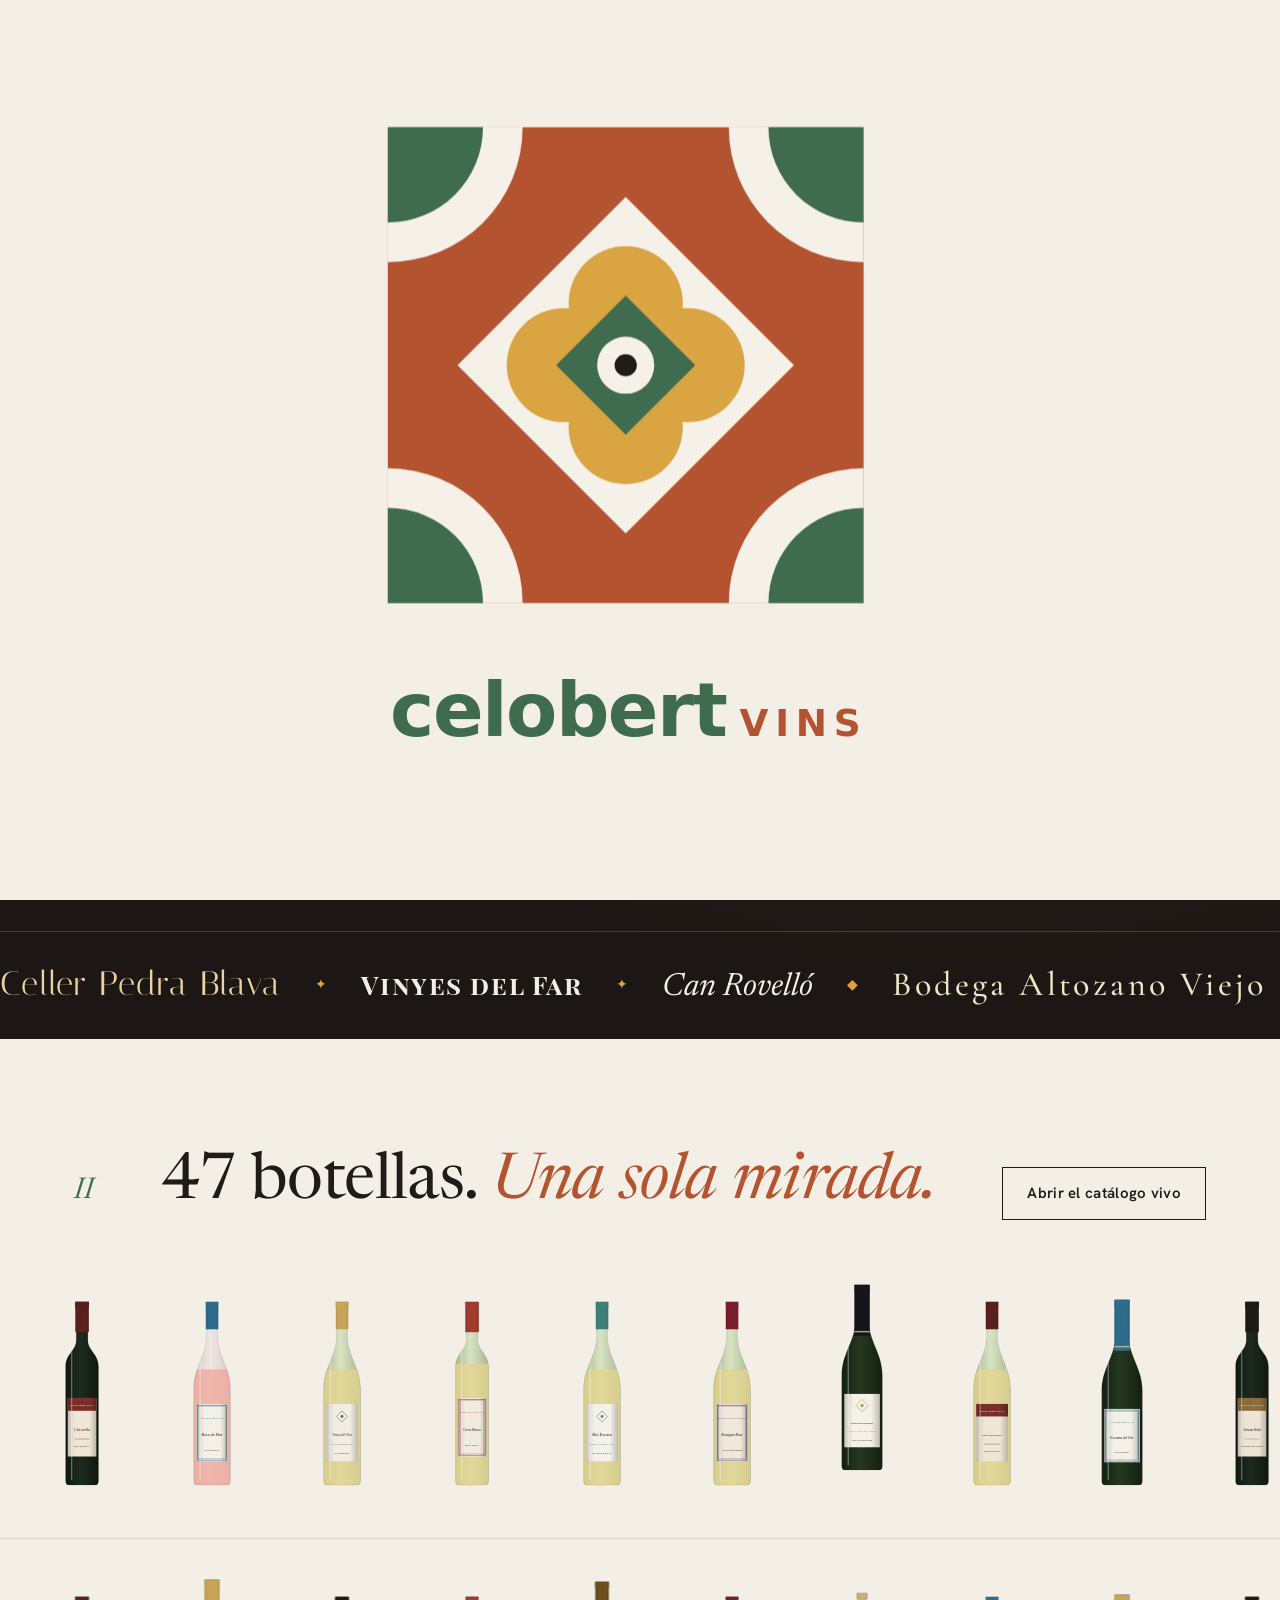
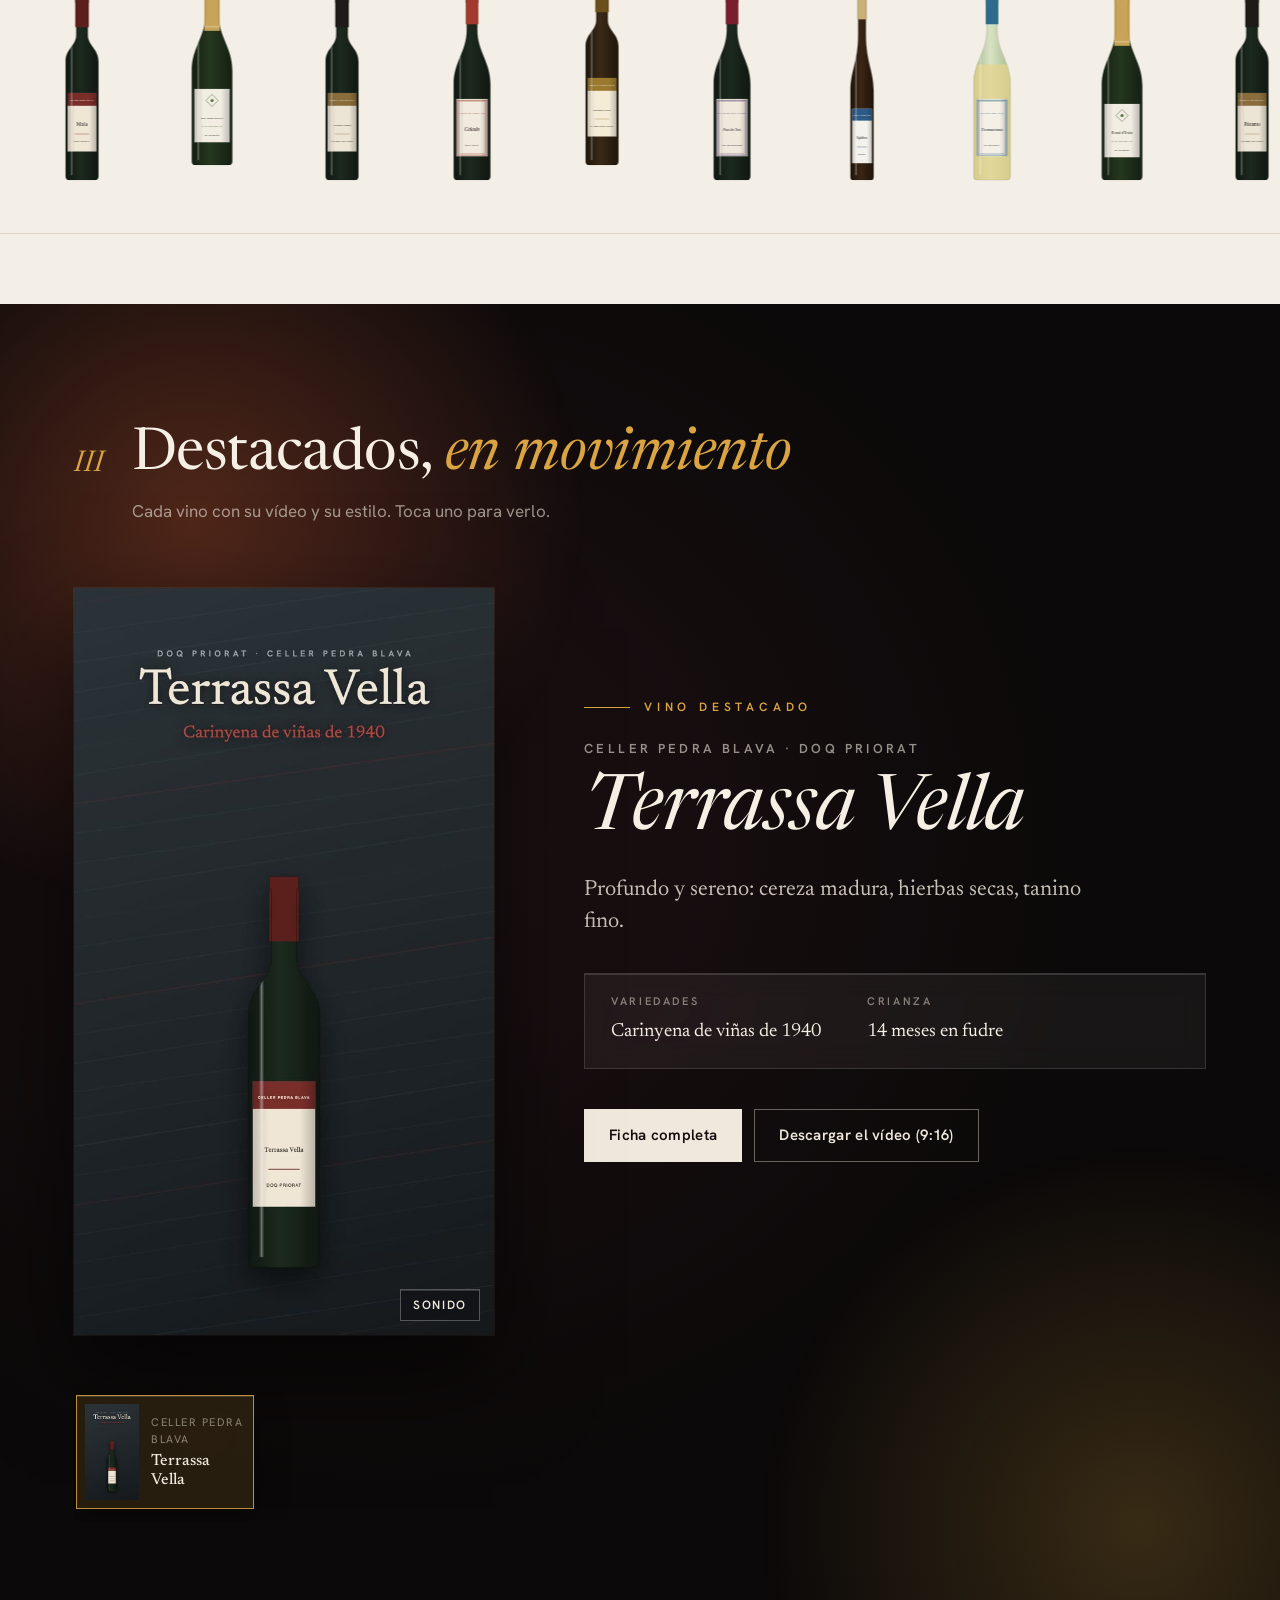
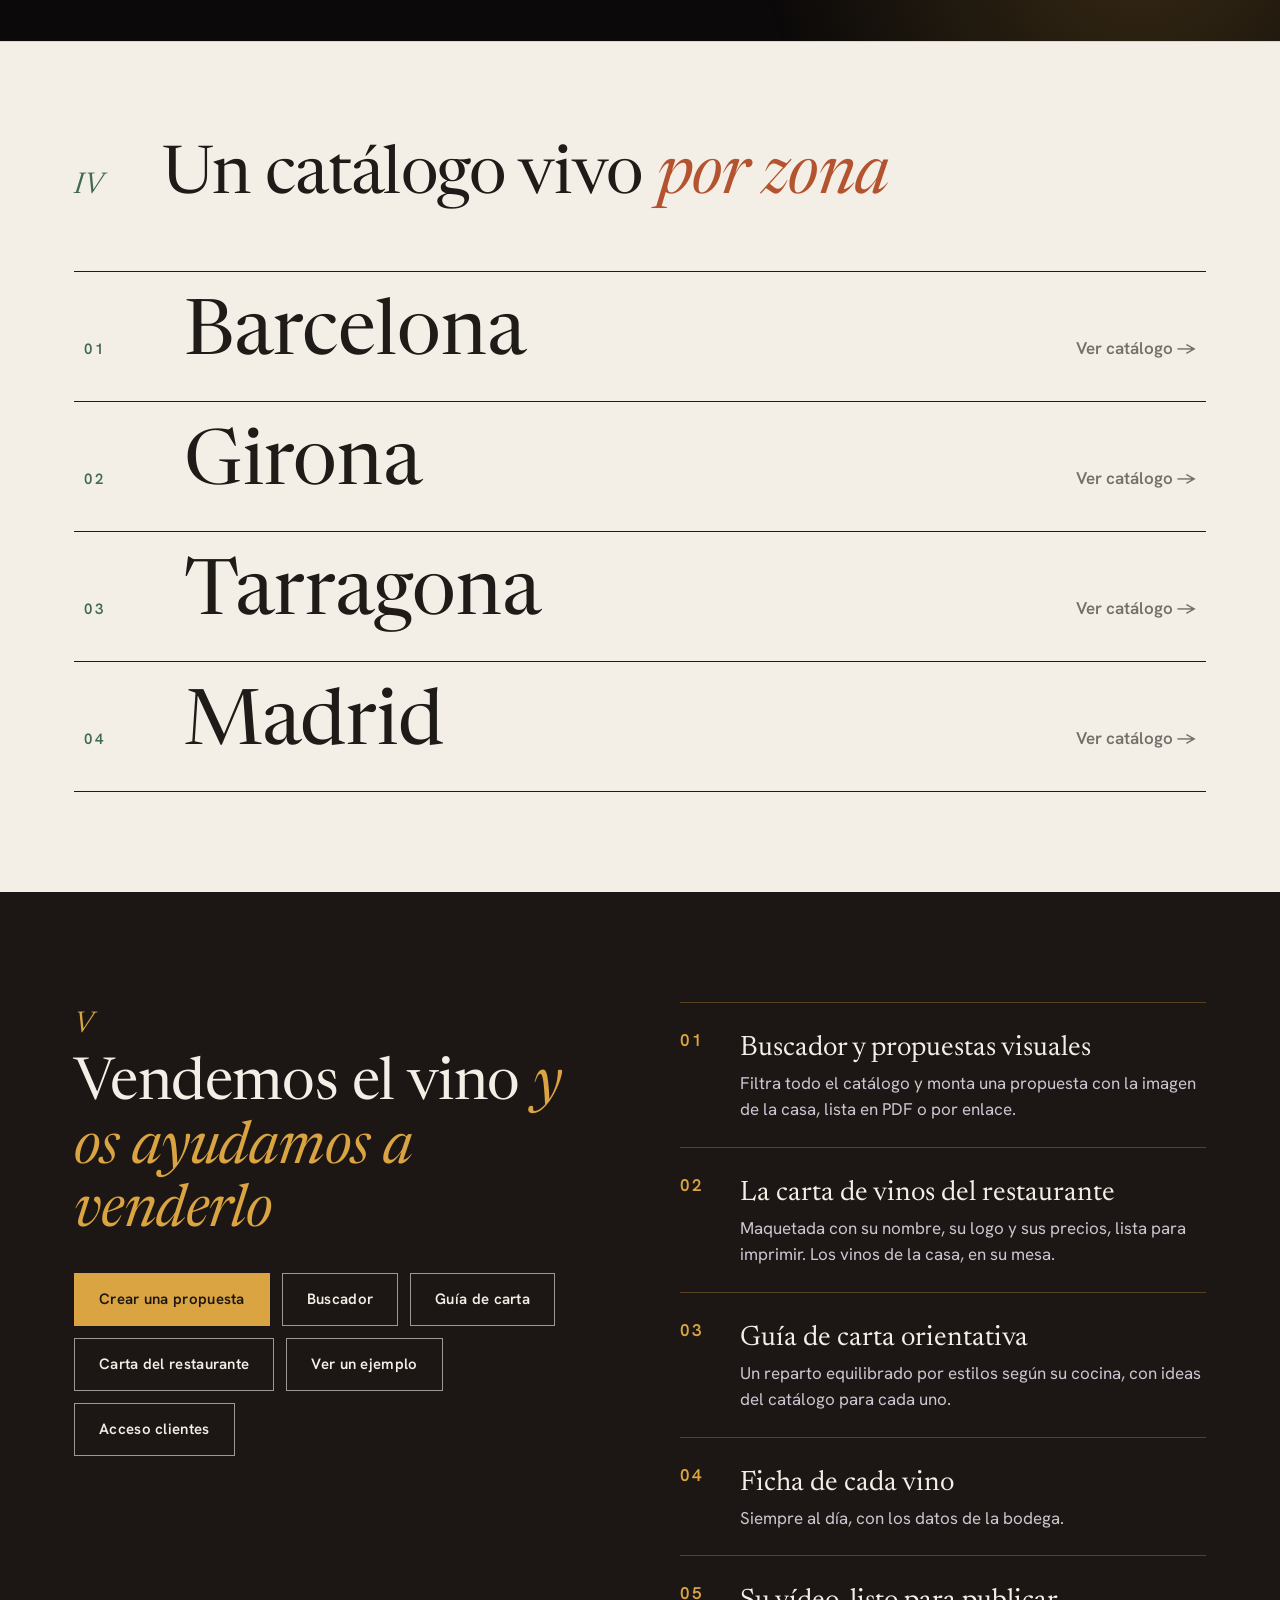
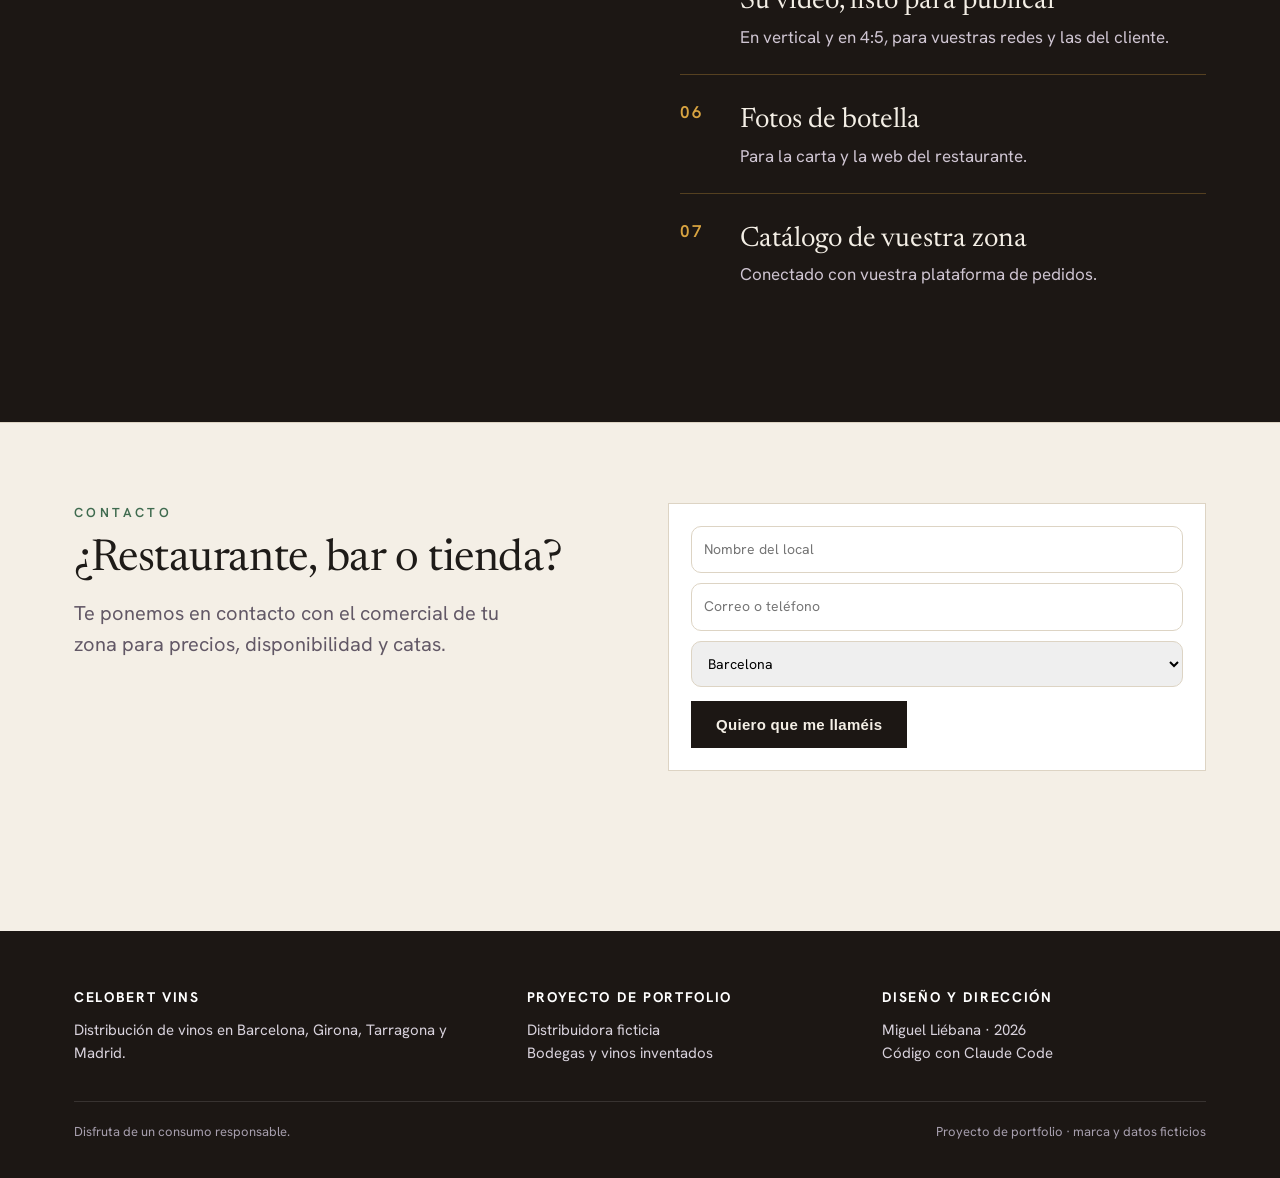
==== commit 3d34b56c: "Guía de carta orientativa: reparto por cocina con su porqué, ideas por estilo y «Empezar de nuevo» C" ====
--- a/index.html
+++ b/index.html
@@ -98,12 +98,12 @@
         <div>
           <p class="ed-num light">V</p>
           <h2>Vendemos el vino <em>y os ayudamos a venderlo</em></h2>
-          <div class="btns"><a class="btn solid light" href="propuesta.html">Crear una propuesta</a><a class="btn ghost light" href="buscador.html">Buscador</a><a class="btn ghost light" href="carta.html">Asistente de carta</a><a class="btn ghost light" href="carta-restaurante.html">Carta del restaurante</a><a class="btn ghost light" href="vino.html?id=celler-pedra-blava-terrassa-vella">Ver un ejemplo</a><a class="btn ghost light" href="#" data-platform>Acceso clientes</a></div>
+          <div class="btns"><a class="btn solid light" href="propuesta.html">Crear una propuesta</a><a class="btn ghost light" href="buscador.html">Buscador</a><a class="btn ghost light" href="carta.html">Guía de carta</a><a class="btn ghost light" href="carta-restaurante.html">Carta del restaurante</a><a class="btn ghost light" href="vino.html?id=celler-pedra-blava-terrassa-vella">Ver un ejemplo</a><a class="btn ghost light" href="#" data-platform>Acceso clientes</a></div>
         </div>
         <ol class="ed-pro-list">
           <li><b>Buscador y propuestas visuales</b><span>Filtra todo el catálogo y monta una propuesta con la imagen de la casa, lista en PDF o por enlace.</span></li>
           <li><b>La carta de vinos del restaurante</b><span>Maquetada con su nombre, su logo y sus precios, lista para imprimir. Los vinos de la casa, en su mesa.</span></li>
-          <li><b>Asistente de carta para comerciales</b><span>En la visita: qué estilos le faltan a la carta del cliente y con qué vinos cubrirlos.</span></li>
+          <li><b>Guía de carta orientativa</b><span>Un reparto equilibrado por estilos según su cocina, con ideas del catálogo para cada uno.</span></li>
           <li><b>Ficha de cada vino</b><span>Siempre al día, con los datos de la bodega.</span></li>
           <li><b>Su vídeo, listo para publicar</b><span>En vertical y en 4:5, para vuestras redes y las del cliente.</span></li>
           <li><b>Fotos de botella</b><span>Para la carta y la web del restaurante.</span></li>
--- a/styles.css
+++ b/styles.css
@@ -1204,3 +1204,10 @@
 .cv-page.t-moderna .cv-main b { font-family: var(--sans); font-weight: 600; font-size: 17px; }
 .cv-page.t-moderna .cv-price { font-family: var(--sans); font-weight: 600; font-size: 16px; }
 @media (max-width: 900px) { .cv-pages { gap: 16px; } }
+
+/* guía de carta (orientativa) */
+.cc-reset-row { display: flex; align-items: center; gap: 12px; flex-wrap: wrap; }
+.cc-reset-ok { font-size: 13px; color: var(--olive); }
+.cc-why { font-family: var(--serif); font-size: 17px; line-height: 1.45; margin: 0 0 14px; max-width: 60ch; opacity: 0.92; }
+.cc-why small { display: block; font-family: var(--sans); font-size: 12px; opacity: 0.7; margin-top: 6px; }
+.cc-done { font-family: var(--serif); font-size: 19px; color: var(--ink-2); margin: 10px 0 24px; }
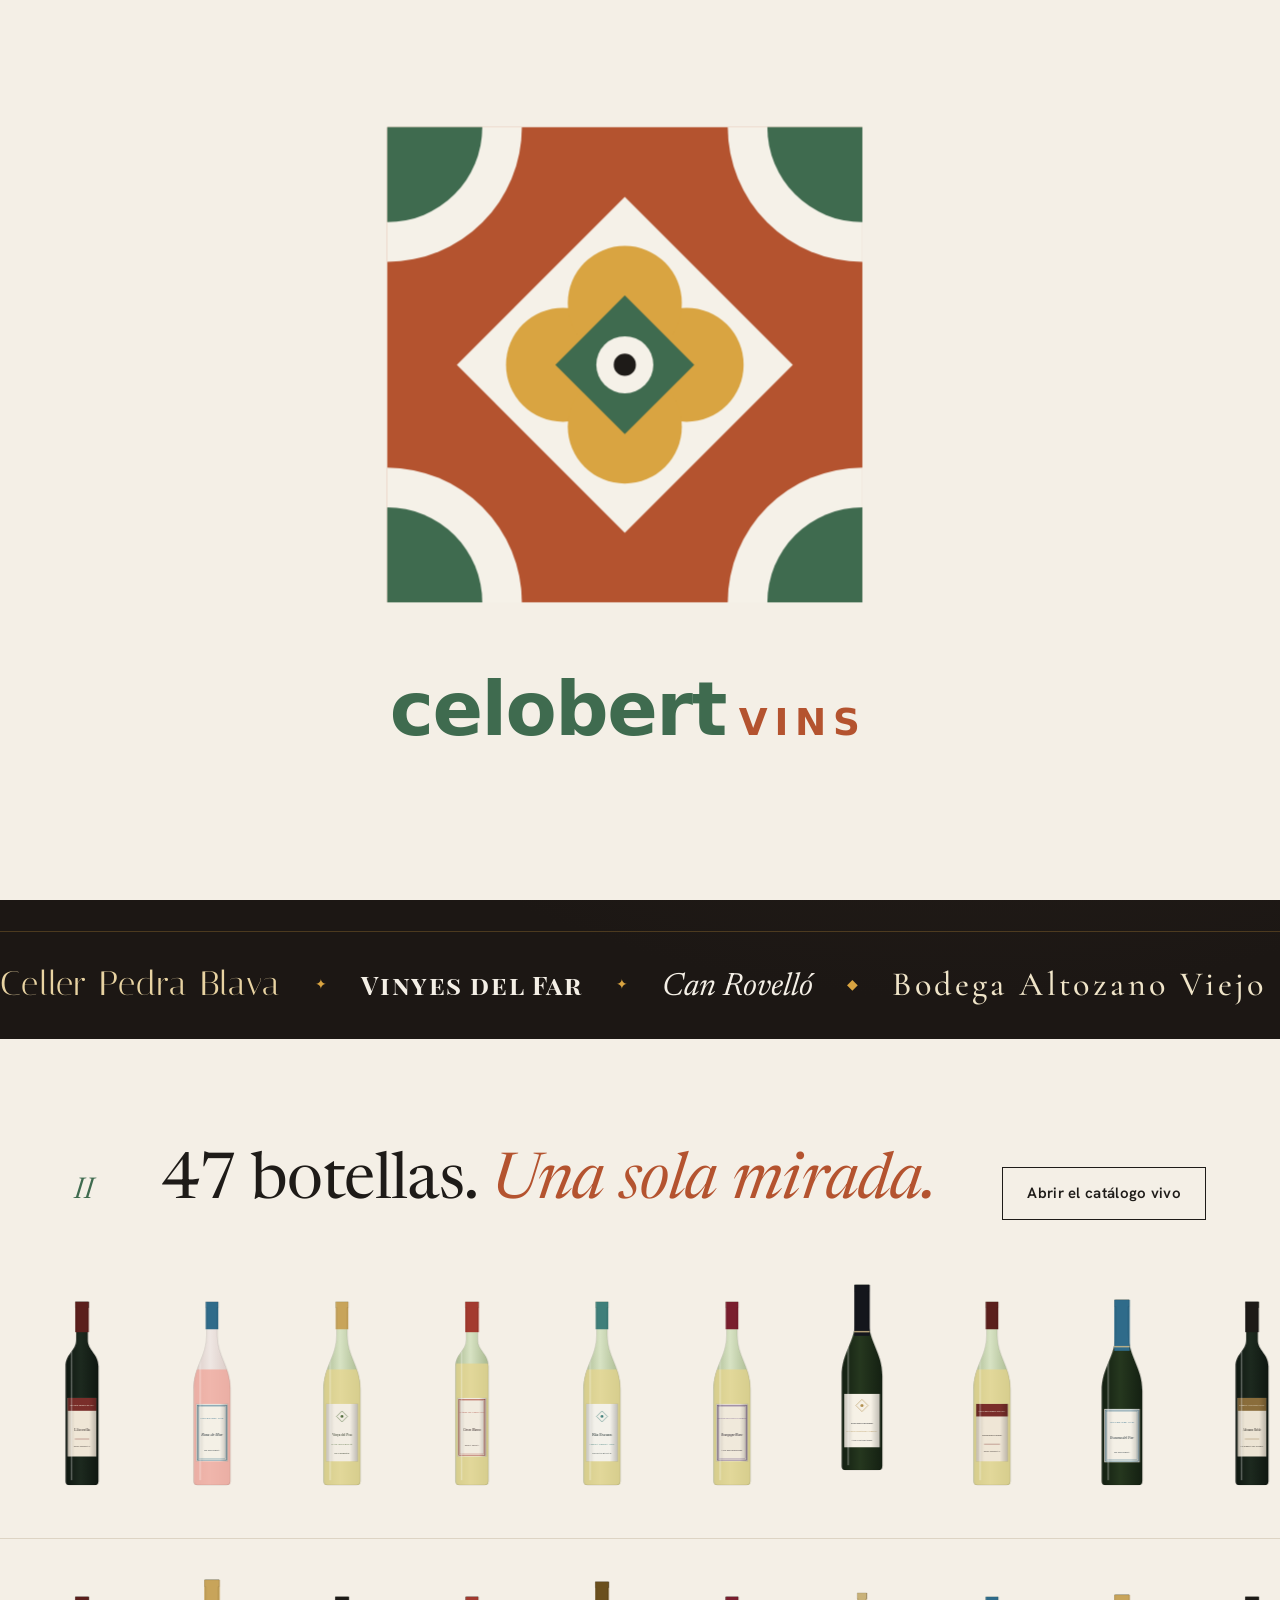
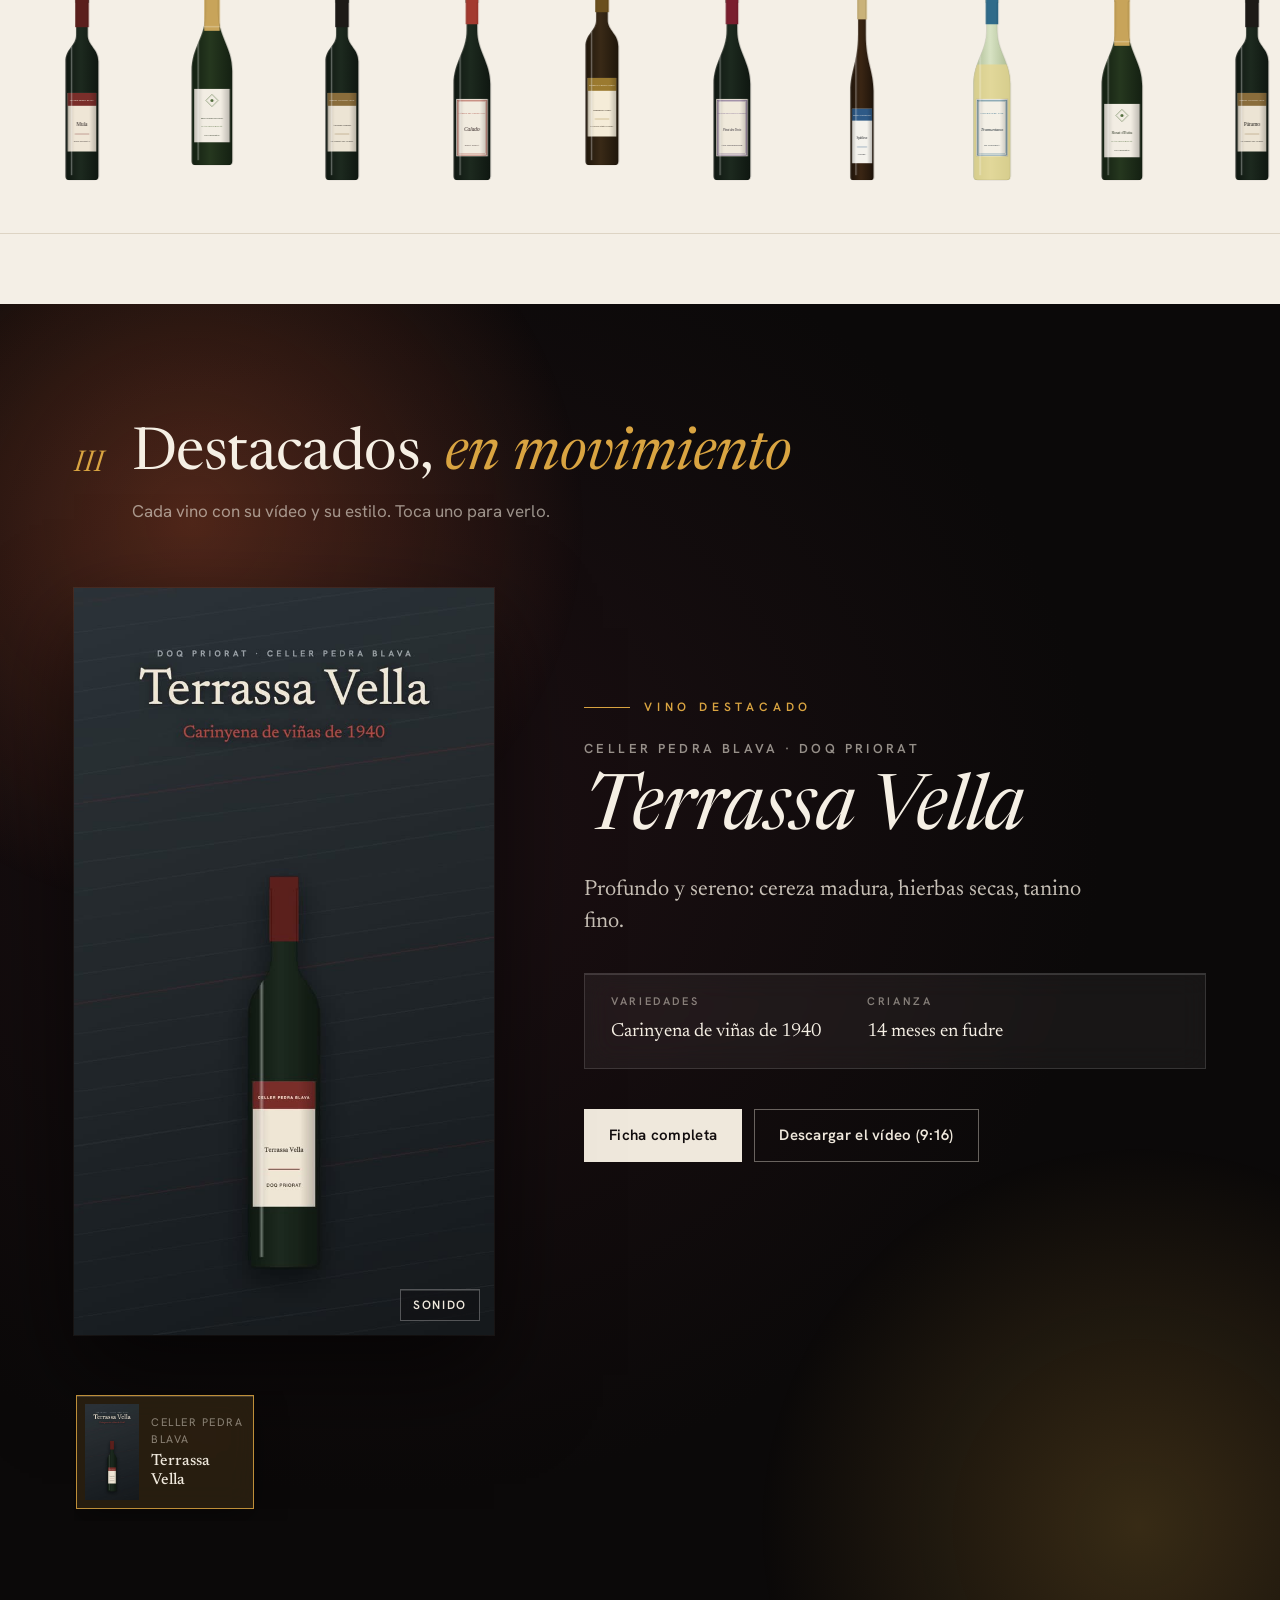
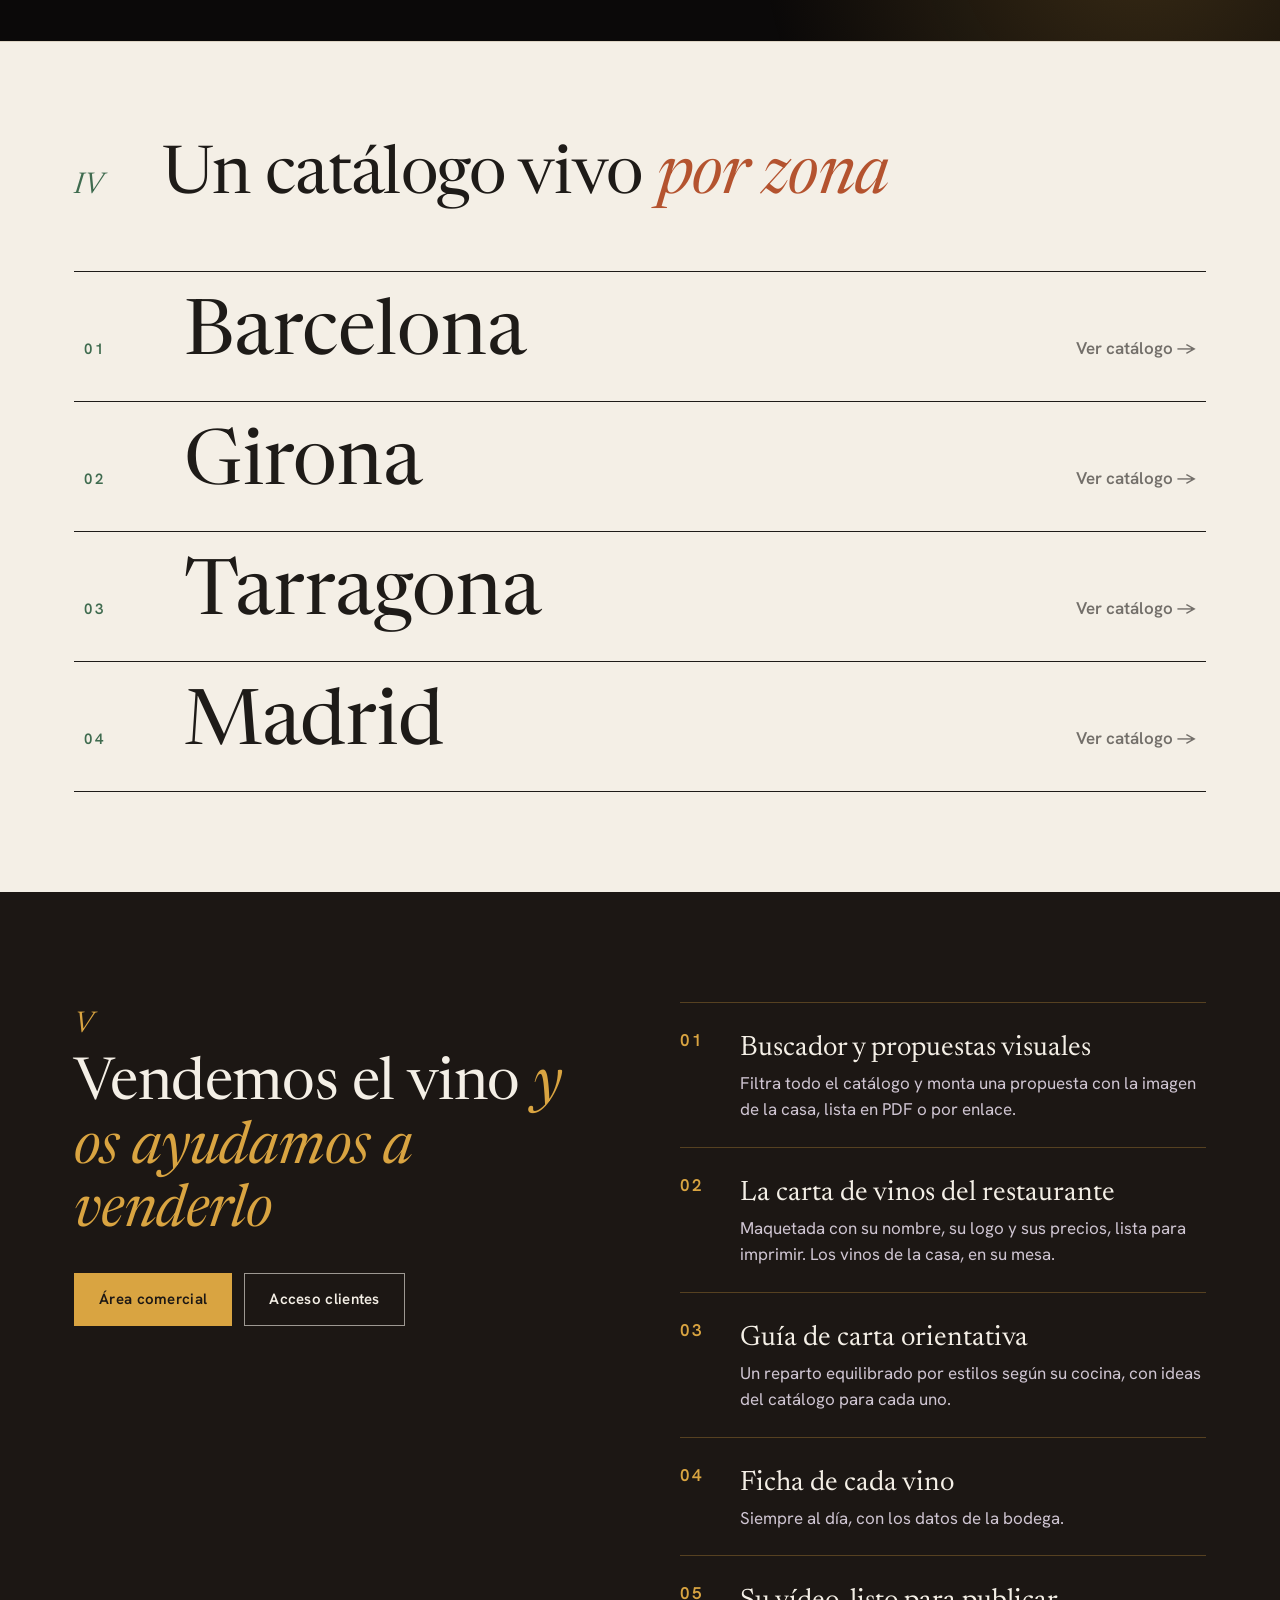
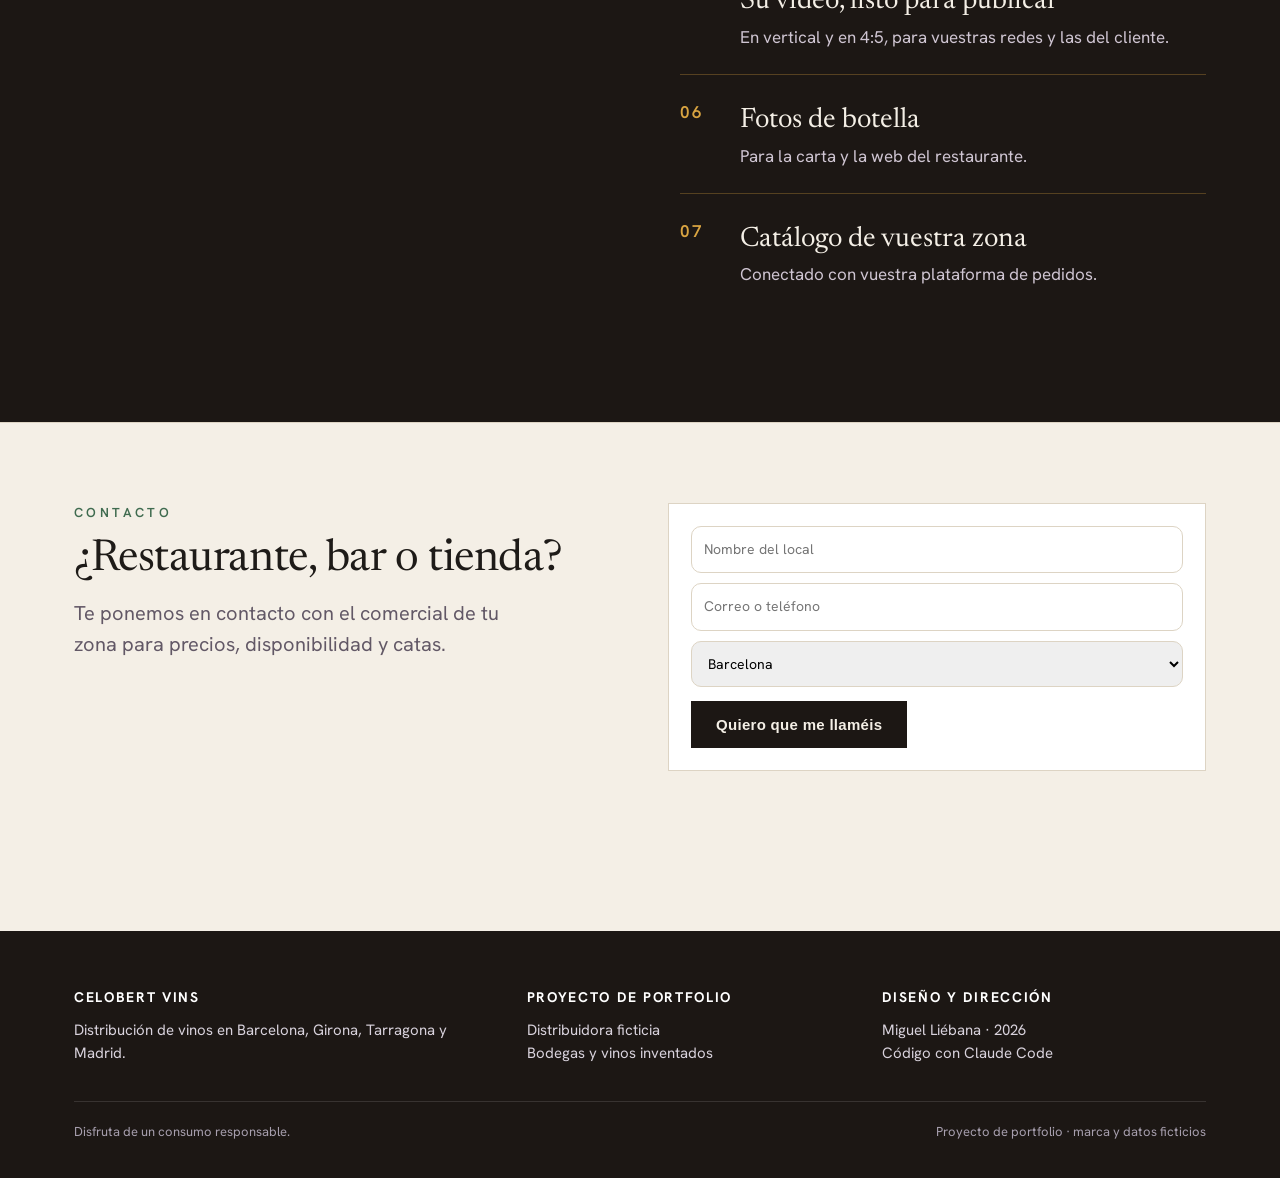
==== commit 27b7e209: "Área comercial y calculadora de vino por copas Co-Authored-By: Claude Opus 5.5 <noreply@anthropic.co" ====
--- a/index.html
+++ b/index.html
@@ -98,7 +98,7 @@
         <div>
           <p class="ed-num light">V</p>
           <h2>Vendemos el vino <em>y os ayudamos a venderlo</em></h2>
-          <div class="btns"><a class="btn solid light" href="propuesta.html">Crear una propuesta</a><a class="btn ghost light" href="buscador.html">Buscador</a><a class="btn ghost light" href="carta.html">Guía de carta</a><a class="btn ghost light" href="carta-restaurante.html">Carta del restaurante</a><a class="btn ghost light" href="vino.html?id=celler-pedra-blava-terrassa-vella">Ver un ejemplo</a><a class="btn ghost light" href="#" data-platform>Acceso clientes</a></div>
+          <div class="btns"><a class="btn solid light" href="comerciales.html">Área comercial</a><a class="btn ghost light" href="#" data-platform>Acceso clientes</a></div>
         </div>
         <ol class="ed-pro-list">
           <li><b>Buscador y propuestas visuales</b><span>Filtra todo el catálogo y monta una propuesta con la imagen de la casa, lista en PDF o por enlace.</span></li>
--- a/styles.css
+++ b/styles.css
@@ -1211,3 +1211,72 @@
 .cc-why { font-family: var(--serif); font-size: 17px; line-height: 1.45; margin: 0 0 14px; max-width: 60ch; opacity: 0.92; }
 .cc-why small { display: block; font-family: var(--sans); font-size: 12px; opacity: 0.7; margin-top: 6px; }
 .cc-done { font-family: var(--serif); font-size: 19px; color: var(--ink-2); margin: 10px 0 24px; }
+
+/* =====================================================================
+   Área comercial (comerciales.html) y calculadora de vino por copas (calculadora.html)
+   ===================================================================== */
+.team-btn { text-decoration: none; font-size: 14px; font-weight: 600; color: var(--ink); padding: 10px 14px; border: 1.5px solid var(--line); white-space: nowrap; margin-right: 10px; }
+.team-btn:hover { border-color: var(--ink); }
+.top.over-dark .team-btn { color: var(--paper); border-color: rgba(255, 255, 255, 0.3); }
+@media (max-width: 900px) { .team-btn { display: none; } }
+.team-crumb { display: flex; justify-content: space-between; gap: 12px; flex-wrap: wrap; padding-top: 18px; font-size: 13px; color: var(--ink-2); }
+.team-crumb a { color: var(--purple); font-weight: 600; text-decoration: none; }
+.team-hero { padding: 70px 0 30px; }
+.team-hero h1 { font-size: clamp(42px, 6vw, 80px); max-width: 15ch; }
+.team-hero h1 em { color: var(--purple); }
+.team-note { font-size: 13px; color: var(--ink-2); border-left: 3px solid var(--olive); padding: 6px 12px; max-width: 70ch; margin-top: 18px; }
+.team-grid { display: grid; grid-template-columns: repeat(auto-fill, minmax(300px, 1fr)); gap: 16px; padding-bottom: 90px; }
+.team-card { display: grid; gap: 8px; align-content: start; padding: 26px 24px 22px; background: #fff; border: 1px solid var(--line); text-decoration: none; color: var(--ink); transition: transform 0.25s, box-shadow 0.25s, border-color 0.25s; }
+.team-card:hover { transform: translateY(-4px); box-shadow: 0 20px 44px rgba(34, 28, 38, 0.12); border-color: var(--purple); }
+.team-card b { font-family: var(--serif); font-weight: 500; font-size: 28px; line-height: 1.1; }
+.team-card span:not(.team-step) { color: var(--ink-2); font-size: 15px; line-height: 1.5; }
+.team-card em { font-style: normal; font-weight: 600; color: var(--purple); margin-top: 8px; }
+.team-step { font-size: 11px; font-weight: 600; letter-spacing: 0.3em; text-transform: uppercase; color: var(--olive); }
+
+.cp-vinos { display: grid; gap: 18px; }
+.cp-grid { display: grid; grid-template-columns: 1fr 1fr; gap: 10px; }
+.cp-grid input, .cp-grid select, .cp-wine input { font: inherit; font-size: 16px; color: var(--ink); padding: 10px 12px; border: 1.5px solid var(--line); background: var(--paper); width: 100%; }
+.cp-picked { display: grid; grid-template-columns: 30px 1fr auto; gap: 10px; align-items: center; padding: 8px; background: var(--paper); border: 1px solid var(--line); }
+.cp-picked img { width: 30px; height: 70px; object-fit: contain; }
+.cp-picked small { display: block; font-size: 12px; color: var(--ink-2); }
+.cp-del { justify-self: start; }
+.cp-wrap { min-width: 0; }
+.cp-sheet { background: #fff; box-shadow: 0 30px 70px rgba(34, 28, 38, 0.14); padding: 48px 52px 30px; display: flex; flex-direction: column; min-height: 700px; }
+.cp-print { width: 794px !important; height: 1123px !important; min-height: 0 !important; box-shadow: none !important; padding: 64px 66px 40px !important; }
+.cp-head { border-bottom: 2px solid var(--ink); padding-bottom: 18px; margin-bottom: 24px; }
+.cp-k { font-size: 12px; font-weight: 600; letter-spacing: 0.3em; text-transform: uppercase; color: var(--purple); margin: 0 0 6px; }
+.cp-head h2 { font-size: 46px; line-height: 1.15; margin: 0 0 6px; }
+.cp-sub { font-size: 13px; color: var(--ink-2); margin: 0; }
+.cp-cards { display: grid; grid-template-columns: repeat(auto-fit, minmax(160px, 1fr)); gap: 12px; margin-bottom: 22px; }
+.cp-card { display: grid; justify-items: center; text-align: center; gap: 4px; padding: 18px 12px 16px; background: var(--paper); border: 1px solid var(--line); }
+.cp-card img { height: 110px; width: auto; filter: drop-shadow(0 10px 10px rgba(0, 0, 0, 0.18)); }
+.cp-letter { display: grid; place-items: center; width: 54px; height: 54px; border-radius: 50%; background: var(--night); color: var(--gold); font-family: var(--serif); font-size: 26px; margin: 28px 0; }
+.cp-name { font-family: var(--serif); font-size: 18px; line-height: 1.25; margin: 6px 0 2px; }
+.cp-big { font-family: var(--serif); font-size: 34px; line-height: 1.15; color: var(--purple); margin: 4px 0 0; }
+.cp-big small { display: block; font-family: var(--sans); font-size: 11px; letter-spacing: 0.14em; text-transform: uppercase; color: var(--ink-2); }
+.cp-mid { font-size: 13px; color: var(--ink-2); margin: 4px 0 0; }
+.cp-card.empty { opacity: 0.55; }
+.cp-table { width: 100%; border-collapse: collapse; font-size: 14px; }
+.cp-table th, .cp-table td { padding: 8px 10px; border-bottom: 1px solid var(--line); text-align: right; line-height: 1.35; }
+.cp-table th:first-child { text-align: left; font-weight: 500; color: var(--ink-2); }
+.cp-table thead th { font-size: 11px; font-weight: 600; letter-spacing: 0.12em; text-transform: uppercase; color: var(--ink); border-bottom: 1.5px solid var(--ink); }
+.cp-table tr.hl td, .cp-table tr.hl th { background: rgba(180, 83, 47, 0.05); }
+.cp-verdict { margin-top: 20px; padding: 16px 18px; border-left: 3px solid var(--purple); background: rgba(180, 83, 47, 0.05); font-family: var(--serif); font-size: 17px; line-height: 1.5; }
+.cp-verdict p { margin: 0 0 8px; }
+.cp-verdict p:last-child { margin: 0; }
+.cp-empty { color: var(--ink-2); font-family: var(--serif); font-size: 20px; margin: 60px 0; text-align: center; }
+.cp-foot { margin-top: auto; padding-top: 18px; display: flex; justify-content: space-between; align-items: flex-end; gap: 20px; font-size: 11px; line-height: 1.5; color: var(--ink-2); border-top: 1px solid var(--line); }
+.cp-foot .brand-word { font-size: 22px; white-space: nowrap; }
+@media (max-width: 700px) {
+  .cp-sheet { padding: 26px 18px 20px; min-height: 0; }
+  .cp-head h2 { font-size: 34px; }
+  .cp-table { font-size: 12.5px; }
+  .cp-table th, .cp-table td { padding: 7px 5px; }
+  .cp-grid { grid-template-columns: 1fr; }
+}
+/* PDF de la calculadora: interlineados holgados (html2canvas los aprieta) */
+.cp-print .cp-head h2 { line-height: 1.3 !important; margin-bottom: 10px !important; }
+.cp-print .cp-big { line-height: 1.35 !important; }
+.cp-print .cp-big small { margin-top: 4px; line-height: 1.6 !important; }
+.cp-print .cp-name { line-height: 1.4 !important; }
+.cp-print .cp-verdict { line-height: 1.6 !important; }
